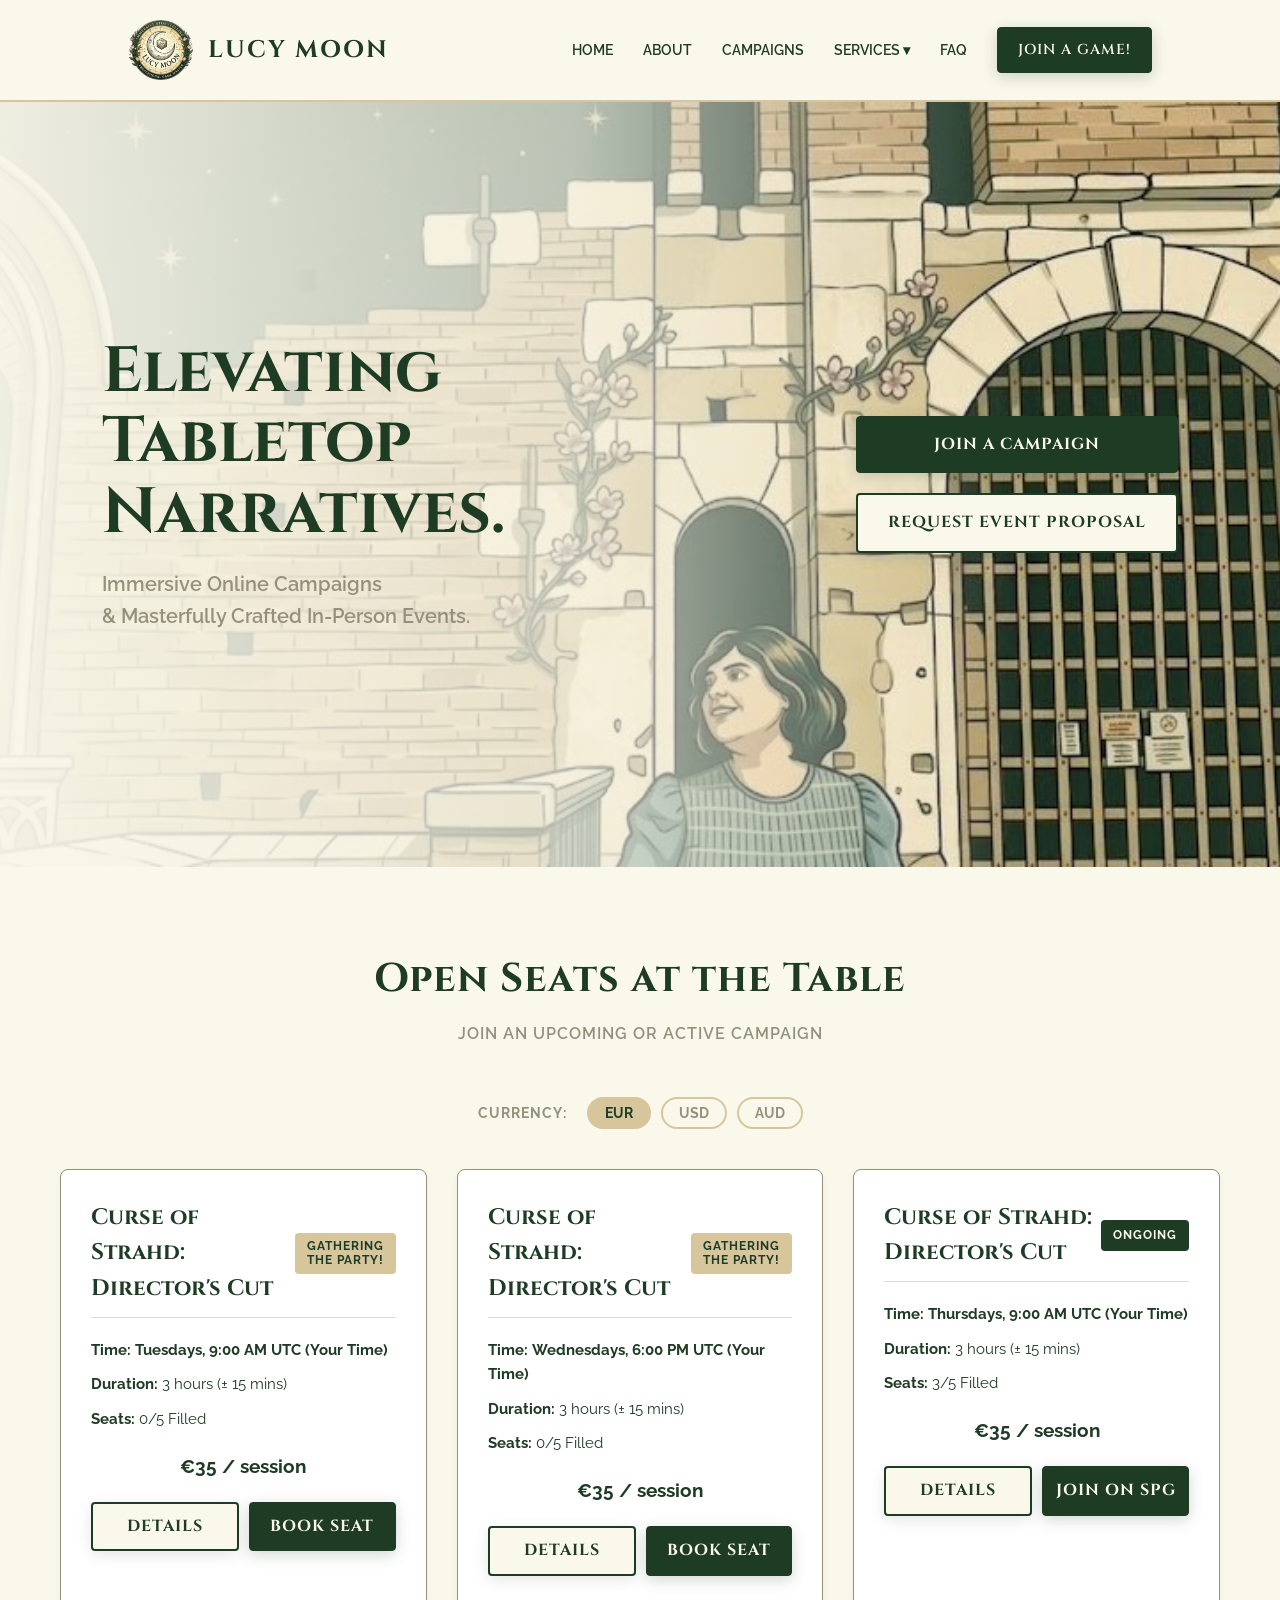
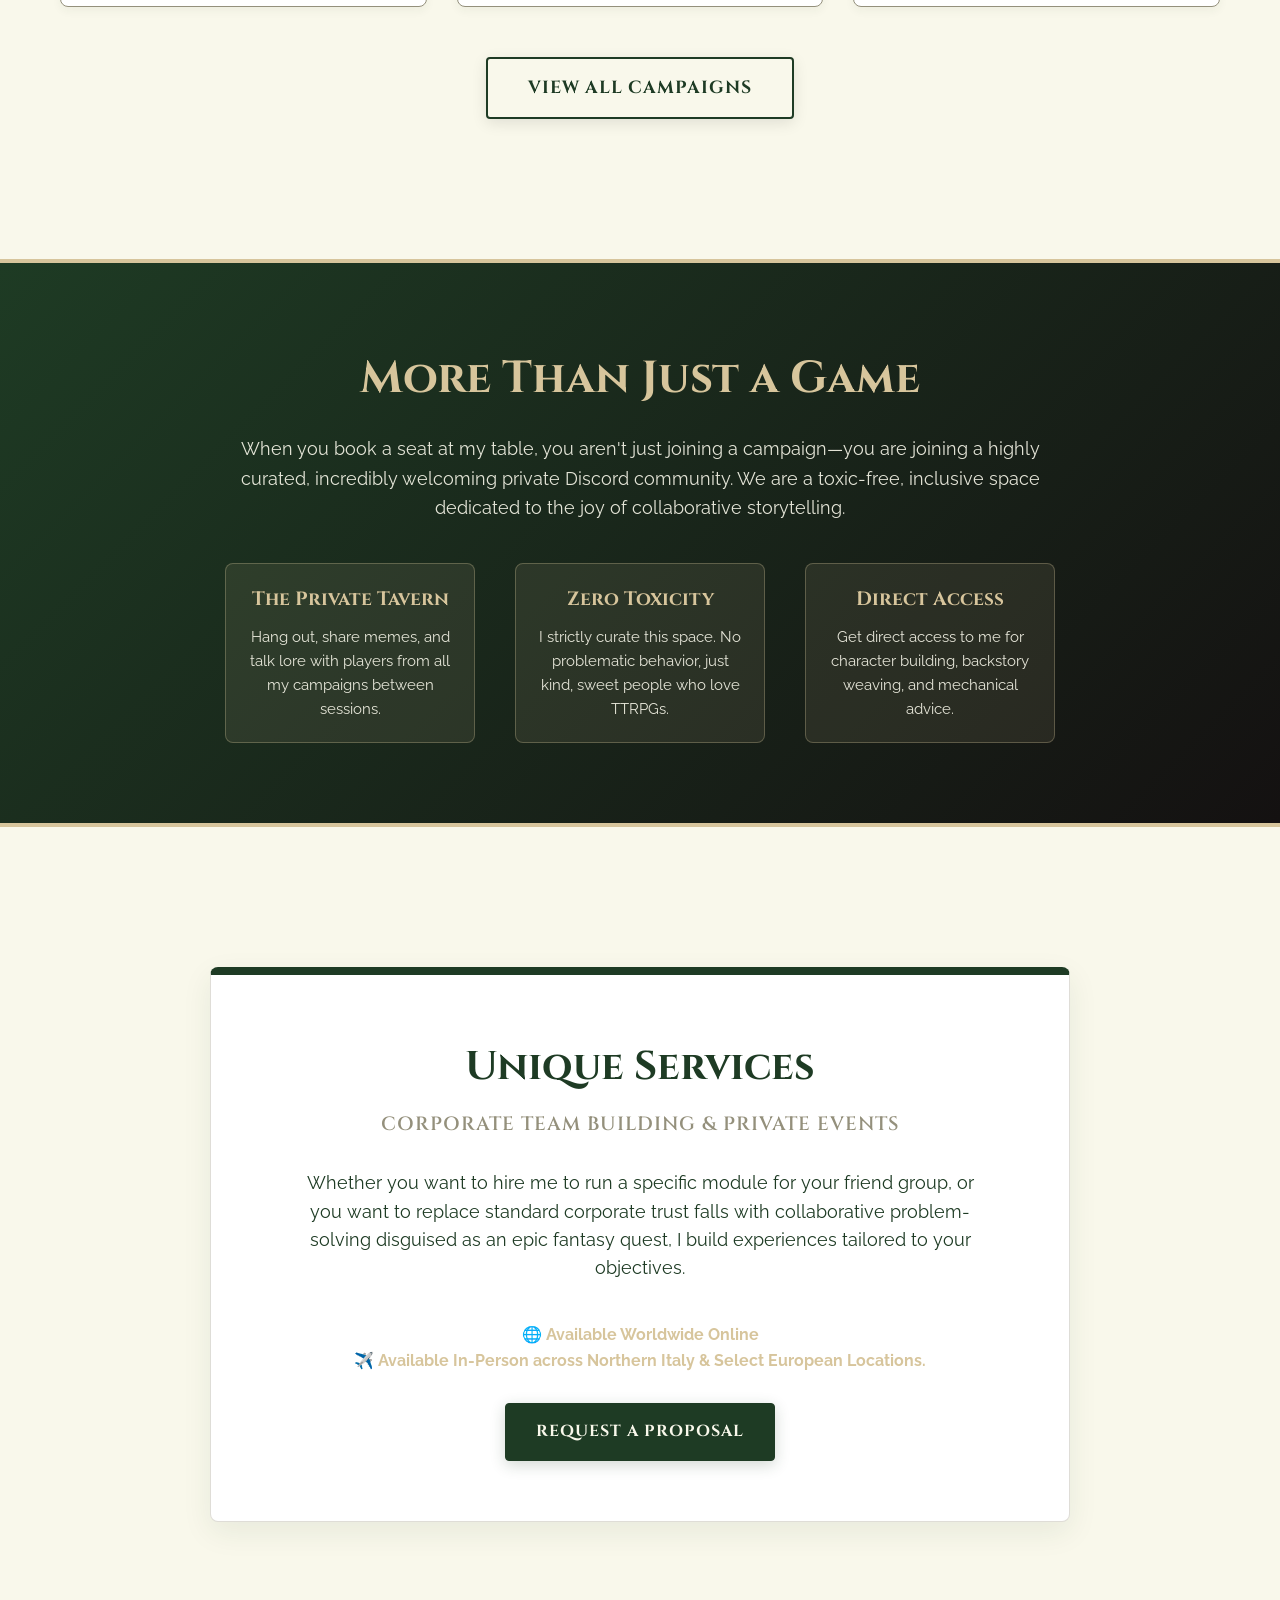
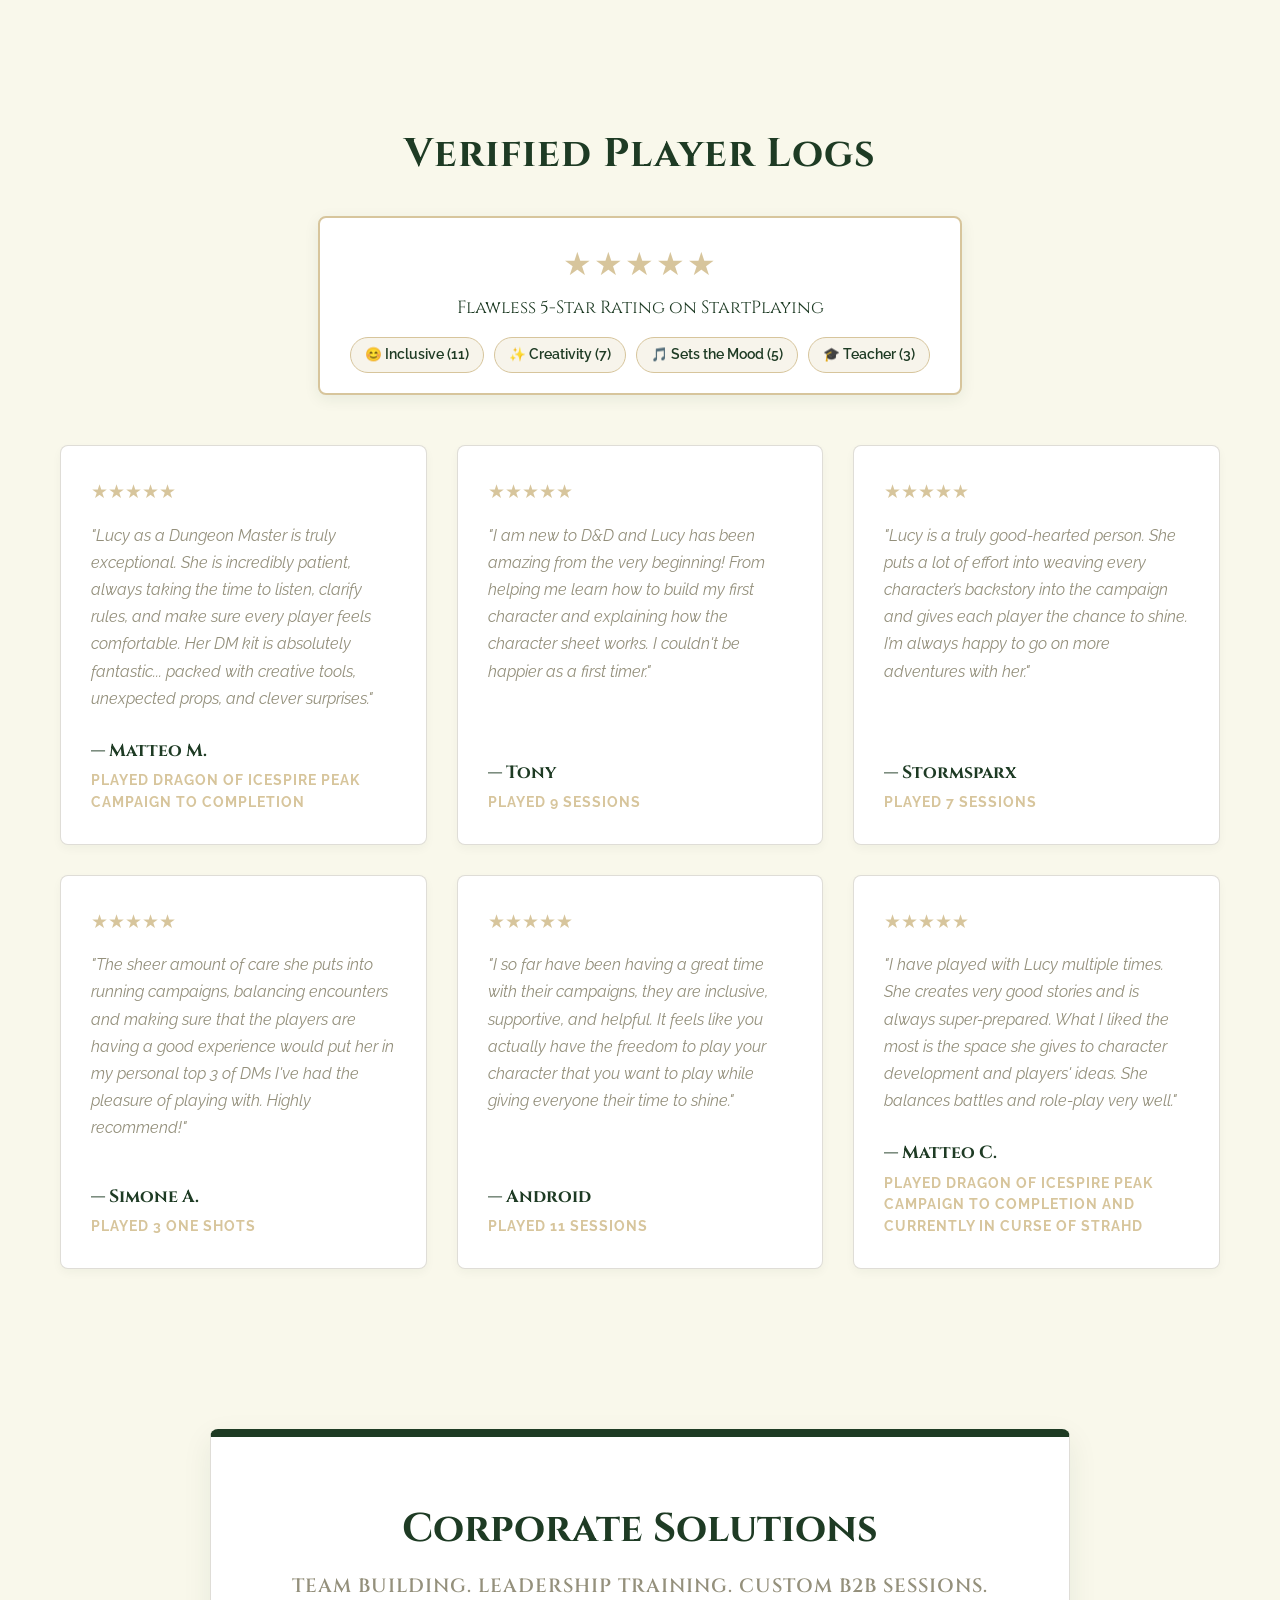
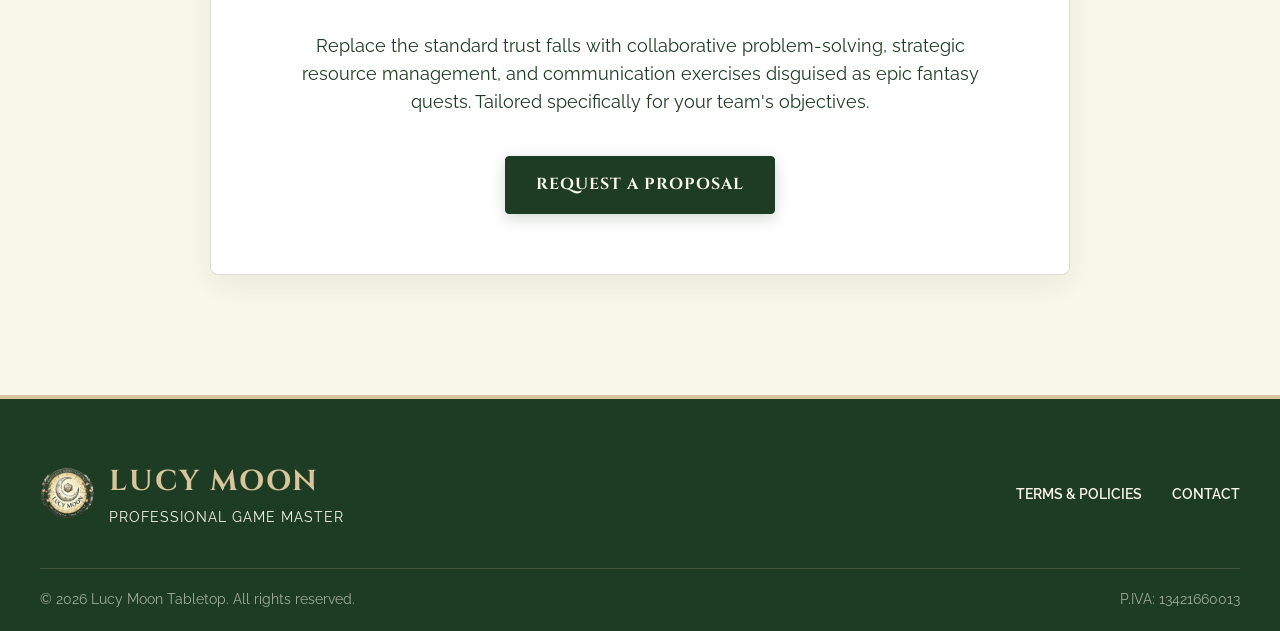
==== index.html @ 97c006aa "Updated email contact links to use new Gmail address across multiple pages" ====
<!DOCTYPE html>
<html lang="en">
<head>
    <meta charset="UTF-8">
    <meta name="viewport" content="width=device-width, initial-scale=1.0">
    <title>Lucy Moon | Professional Dungeon Master</title>
    <link rel="icon" type="image/png" href="lucy-favicon.png">
    
    <!-- Importing our Museum Fonts -->
    <link rel="preconnect" href="https://fonts.googleapis.com">
    <link rel="preconnect" href="https://fonts.gstatic.com" crossorigin>
    <link href="https://fonts.googleapis.com/css2?family=Cinzel:wght@500;700&family=Raleway:wght@300;400;600;700&display=swap" rel="stylesheet">
    
    <!-- Linking the CSS file we are about to create -->
    <link rel="stylesheet" href="style.css">
</head>
<body>

<nav class="navbar">
        <a href="index.html" class="logo">
            <img src="lucy-logo.png" alt="Lucy Moon Professional Game Master Logo">
            <span class="logo-text">LUCY MOON</span>
        </a>
        <ul class="nav-links">
            <li><a href="index.html">Home</a></li>
            <li><a href="about.html">About</a></li>
            <li><a href="campaigns.html">Campaigns</a></li>
            
            <li class="dropdown">
                <a href="#" class="dropbtn">Services ▾</a>
                <div class="dropdown-content">
                    <a href="corporate.html">Corporate & B2B</a>
                    <a href="private-campaigns.html">Private Group Campaigns</a>
                    <a href="private-events.html">Private Events & Birthdays</a>
                </div>
            </li>
            
            <li><a href="faq.html">FAQ</a></li>
            <li><a href="index.html#campaigns" class="btn-primary-small">Join a Game!</a></li>
        </ul>
    </nav>

    <header class="hero">
        <div class="hero-content-wide">
            <div class="hero-text-left">
                <h1>Elevating Tabletop Narratives.</h1>
                <p class="subtitle">Immersive Online Campaigns</p>
                <p class="subtitle">& Masterfully Crafted In-Person Events.</p>
            </div>
            <div class="hero-buttons-right">
                <a href="#campaigns" class="btn-primary">Join a Campaign</a>
                <a href="#services" class="btn-secondary">Request Event Proposal</a>
            </div>
        </div>
    </header>

    <section id="campaigns" class="campaign-section">
        <div class="policy-header" style="margin-bottom: 30px; border-bottom: none;">
            <h2 class="section-title" style="margin-bottom: 10px;">Open Seats at the Table</h2>
            <p style="text-align: center; color: var(--grey-olive); font-weight: 600; text-transform: uppercase; letter-spacing: 1px;">Join an upcoming or active campaign</p>
        </div>

        <div class="currency-toggle-container">
            <span class="currency-label">Currency:</span>
            <button class="currency-btn active" data-currency="eur">EUR</button>
            <button class="currency-btn" data-currency="usd">USD</button>
            <button class="currency-btn" data-currency="aud">AUD</button>
        </div>

        <div class="grid-container" style="margin-bottom: 50px;">
            
            <div class="campaign-card">
                <div class="card-header">
                    <h3>Curse of Strahd: Director's Cut</h3>
                    <span class="badge" style="background-color: var(--pale-oak); color: var(--forest-green); line-height: 1.2;">Gathering<br>the Party!</span>
                </div>
                <p class="card-details"><strong>Time:</strong> <span class="local-time" data-time="2026-05-12T09:00:00Z" data-format="weekly">Tuesdays, 11:00 AM CEST</span></p>
                <p class="card-details"><strong>Duration:</strong> 3 hours (± 15 mins)</p>
                <p class="card-details"><strong>Seats:</strong> 0/5 Filled</p>
                <p class="card-price" data-eur="€35 / session" data-usd="$38 / session" data-aud="A$55 / session">€35 / session</p>
                <div style="display: flex; gap: 10px; margin-top: 15px;">
                    <a href="cos-directors-cut.html" class="btn-secondary full-width" style="padding: 10px; text-align: center;">Details</a>
                    <a href="#" class="btn-primary full-width" style="padding: 10px; text-align: center;">Book Seat</a>
                </div>
            </div>

            <div class="campaign-card">
                <div class="card-header">
                    <h3>Curse of Strahd: Director's Cut</h3>
                    <span class="badge" style="background-color: var(--pale-oak); color: var(--forest-green); line-height: 1.2;">Gathering<br>the Party!</span>
                </div>
                <p class="card-details"><strong>Time:</strong> <span class="local-time" data-time="2026-05-13T18:00:00Z" data-format="weekly">Wednesdays, 8:00 PM CEST</span></p>
                <p class="card-details"><strong>Duration:</strong> 3 hours (± 15 mins)</p>
                <p class="card-details"><strong>Seats:</strong> 0/5 Filled</p>
                <p class="card-price" data-eur="€35 / session" data-usd="$38 / session" data-aud="A$55 / session">€35 / session</p>
                <div style="display: flex; gap: 10px; margin-top: 15px;">
                    <a href="cos-directors-cut.html" class="btn-secondary full-width" style="padding: 10px; text-align: center;">Details</a>
                    <a href="#" class="btn-primary full-width" style="padding: 10px; text-align: center;">Book Seat</a>
                </div>
            </div>
            
            <div class="campaign-card">
                <div class="card-header">
                    <h3>Curse of Strahd: Director's Cut</h3>
                    <span class="badge" style="background-color: var(--forest-green); color: var(--ivory);">Ongoing</span>
                </div>
                <p class="card-details"><strong>Time:</strong> <span class="local-time" data-time="2026-05-14T09:00:00Z" data-format="weekly">Thursdays, 11:00 AM CEST</span></p>
                <p class="card-details"><strong>Duration:</strong> 3 hours (± 15 mins)</p>
                <p class="card-details"><strong>Seats:</strong> 3/5 Filled</p>
                <p class="card-price" data-eur="€35 / session" data-usd="$38 / session" data-aud="A$55 / session">€35 / session</p>
                <div style="display: flex; gap: 10px; margin-top: 15px;">
                    <a href="cos-directors-cut.html" class="btn-secondary full-width" style="padding: 10px; text-align: center;">Details</a>
                    <a href="https://startplaying.games/adventure/cmn5p662m00cul104rgiy9ohe?ref=cmi353rqw0089jp04u6ief5r8" target="_blank" class="btn-primary full-width" style="padding: 10px; text-align: center;">Join on SPG</a>
                </div>
            </div>

        </div>
        
        <div style="text-align: center;">
            <a href="campaigns.html" class="btn-secondary" style="padding: 15px 40px; font-size: 1.1rem; border-width: 2px;">View All Campaigns</a>
        </div>
    </section>

<section class="community-banner">
            <h2>More Than Just a Game</h2>
            <p>When you book a seat at my table, you aren't just joining a campaign—you are joining a highly curated, incredibly welcoming private Discord community. We are a toxic-free, inclusive space dedicated to the joy of collaborative storytelling.</p>
            
            <div class="community-features">
                <div class="comm-feature">
                    <h4>The Private Tavern</h4>
                    <p style="font-size: 0.95rem; margin-bottom: 0;">Hang out, share memes, and talk lore with players from all my campaigns between sessions.</p>
                </div>
                <div class="comm-feature">
                    <h4>Zero Toxicity</h4>
                    <p style="font-size: 0.95rem; margin-bottom: 0;">I strictly curate this space. No problematic behavior, just kind, sweet people who love TTRPGs.</p>
                </div>
                <div class="comm-feature">
                    <h4>Direct Access</h4>
                    <p style="font-size: 0.95rem; margin-bottom: 0;">Get direct access to me for character building, backstory weaving, and mechanical advice.</p>
                </div>
            </div>
        </section>

    <section id="services" class="corporate-section">
        <div class="corporate-card">
            <h2 class="corporate-title">Unique Services</h2>
            <h4 class="corporate-subtitle">Corporate Team Building & Private Events</h4>
            <p>Whether you want to hire me to run a specific module for your friend group, or you want to replace standard corporate trust falls with collaborative problem-solving disguised as an epic fantasy quest, I build experiences tailored to your objectives.</p>
            
            <div class="location-badge" style="margin-bottom: 30px; font-weight: bold; color: var(--pale-oak);">
                🌐 Available Worldwide Online <br> ✈️ Available In-Person across Northern Italy & Select European Locations.
            </div>

            <a href="mailto:lucymoontabletop@gmail.com" class="btn-primary">Request a Proposal</a>
        </div>
    </section>


    <!-- Testimonials Section -->
    <section id="testimonials" class="testimonials-section">
        <div class="testimonials-header">
            <h2 class="section-title">Verified Player Logs</h2>
            
            <!-- Proficiencies & Rating Banner -->
            <div class="rating-banner">
                <div class="stars">★★★★★</div>
                <p class="rating-text">Flawless 5-Star Rating on StartPlaying</p>
                <div class="proficiency-tags">
                    <span class="tag">😊 Inclusive (11)</span>
                    <span class="tag">✨ Creativity (7)</span>
                    <span class="tag">🎵 Sets the Mood (5)</span>
                    <span class="tag">🎓 Teacher (3)</span>
                </div>
            </div>
        </div>
        
        <div class="reviews-grid">
            
            <!-- Review 1 -->
            <div class="testimonial-card">
                <div class="stars-small">★★★★★</div>
                <p class="quote">"Lucy as a Dungeon Master is truly exceptional. She is incredibly patient, always taking the time to listen, clarify rules, and make sure every player feels comfortable. Her DM kit is absolutely fantastic... packed with creative tools, unexpected props, and clever surprises."</p>
                <p class="author">— Matteo M.</p>
                <span class="session-count">Played Dragon of Icespire Peak Campaign to completion</span>
            </div>

            <!-- Review 2 -->
            <div class="testimonial-card">
                <div class="stars-small">★★★★★</div>
                <p class="quote">"I am new to D&D and Lucy has been amazing from the very beginning! From helping me learn how to build my first character and explaining how the character sheet works. I couldn't be happier as a first timer."</p>
                <p class="author">— Tony</p>
                <span class="session-count">Played 9 Sessions</span>
            </div>

            <!-- Review 3 -->
            <div class="testimonial-card">
                <div class="stars-small">★★★★★</div>
                <p class="quote">"Lucy is a truly good-hearted person. She puts a lot of effort into weaving every character’s backstory into the campaign and gives each player the chance to shine. I’m always happy to go on more adventures with her."</p>
                <p class="author">— Stormsparx</p>
                <span class="session-count">Played 7 Sessions</span>
            </div>

            <!-- Review 4 -->
            <div class="testimonial-card">
                <div class="stars-small">★★★★★</div>
                <p class="quote">"The sheer amount of care she puts into running campaigns, balancing encounters and making sure that the players are having a good experience would put her in my personal top 3 of DMs I've had the pleasure of playing with. Highly recommend!"</p>
                <p class="author">— Simone A.</p>
                <span class="session-count">Played 3 one shots</span>
            </div>

            <!-- Review 5 -->
            <div class="testimonial-card">
                <div class="stars-small">★★★★★</div>
                <p class="quote">"I so far have been having a great time with their campaigns, they are inclusive, supportive, and helpful. It feels like you actually have the freedom to play your character that you want to play while giving everyone their time to shine."</p>
                <p class="author">— Android</p>
                <span class="session-count">Played 11 Sessions</span>
            </div>

            <!-- Review 6 -->
            <div class="testimonial-card">
                <div class="stars-small">★★★★★</div>
                <p class="quote">"I have played with Lucy multiple times. She creates very good stories and is always super-prepared. What I liked the most is the space she gives to character development and players' ideas. She balances battles and role-play very well."</p>
                <p class="author">— Matteo C.</p>
                <span class="session-count">Played Dragon of Icespire Peak Campaign to completion and currently in Curse of Strahd</span>
            </div>

        </div>
    </section>

    <!-- Corporate Solutions Section -->
    <section id="corporate" class="corporate-section">
        <div class="corporate-card">
            <h2 class="corporate-title">Corporate Solutions</h2>
            <h4 class="corporate-subtitle">Team Building. Leadership Training. Custom B2B Sessions.</h4>
            <p>Replace the standard trust falls with collaborative problem-solving, strategic resource management, and communication exercises disguised as epic fantasy quests. Tailored specifically for your team's objectives.</p>
            <!-- Notice this button uses a 'mailto:' link to open their email client -->
            <a href="mailto:lucymoontabletop@gmail.com" class="btn-primary">Request a Proposal</a>
        </div>
    </section>


<!-- Timezone Conversion Script -->
    <script>
        document.addEventListener('DOMContentLoaded', () => {
            const timeElements = document.querySelectorAll('.local-time');
            
            timeElements.forEach(el => {
                const dateString = el.getAttribute('data-time');
                const formatType = el.getAttribute('data-format'); 
                const dateObj = new Date(dateString);

                let options = {};
                
                if (formatType === 'weekly') {
                    // Output example: "Tuesday, 1:00 PM EDT"
                    options = { weekday: 'long', hour: 'numeric', minute: '2-digit', timeZoneName: 'short' };
                } else {
                    // Output example: "May 15, 2:00 PM EDT"
                    options = { month: 'short', day: 'numeric', hour: 'numeric', minute: '2-digit', timeZoneName: 'short' };
                }

                // Format based on the user's specific browser settings
                const localTimeString = new Intl.DateTimeFormat(navigator.language, options).format(dateObj);
                
                // Replace the hardcoded text with the localized text
                el.innerText = localTimeString;
            });
        });
    </script>
</body>

<footer class="footer">
        <div class="footer-container">
            <div class="footer-brand">
                <img src="lucy-logo.png" alt="Lucy Moon Seal">
                <div class="footer-brand-text">
                    <h3>LUCY MOON</h3>
                    <p>Professional Game Master</p>
                </div>
            </div>
            
            <div class="footer-links">
                <a href="policies.html">Terms & Policies</a>
                <a href="mailto:lucymoontabletop@gmail.com">Contact</a>
            </div>
        </div>
        
        <div class="footer-legal">
            <p>&copy; 2026 Lucy Moon Tabletop. All rights reserved.</p>
            <p>P.IVA: 13421660013</p>
        </div>
    </footer>

<script src="timezone.js"></script>
</body>
</html>


</body>
</html>
---- style.css ----
/* --- GLOBAL VARIABLES & RESET --- */
:root {
    --ivory: #F9F8EB;
    --peach-fuzz: #FDCFB4; 
    --pale-oak: #D7C59C;
    --grey-olive: #94907C;
    --forest-green: #1E3B24; 
    
    --font-heading: 'Cinzel', serif;
    --font-body: 'Raleway', sans-serif;
}

* { margin: 0; padding: 0; box-sizing: border-box; }
body { background-color: var(--ivory); color: var(--forest-green); font-family: var(--font-body); line-height: 1.6; }
h1, h2, h3, h4, h5, h6 { font-family: var(--font-heading); color: var(--forest-green); }

/* --- NAVIGATION BAR --- */
.navbar {
    display: flex;
    justify-content: space-between;
    align-items: center;
    padding: 20px 10%;
    background-color: var(--ivory);
    border-bottom: 2px solid var(--pale-oak);
    box-shadow: 0 4px 10px rgba(30, 59, 36, 0.08); 
}
.logo {
    display: flex;
    align-items: center;
    gap: 15px; 
    text-decoration: none;
}
.logo img {
    max-height: 60px; 
    width: auto;
    border-radius: 50%;
    transition: transform 0.3s ease;
}
.logo-text {
    font-family: var(--font-heading);
    font-size: 1.5rem;
    font-weight: 700;
    color: var(--forest-green);
    letter-spacing: 2px;
    transition: color 0.3s ease;
}
.logo:hover img { transform: scale(1.05); }
.logo:hover .logo-text { color: var(--pale-oak); }

.nav-links {
    list-style: none;
    display: flex;
    align-items: center;
    gap: 30px;
}
.nav-links a {
    text-decoration: none;
    color: var(--forest-green);
    font-weight: 600;
    font-size: 0.9rem;
    text-transform: uppercase;
    transition: all 0.3s ease;
}
.nav-links a:hover {
    color: var(--pale-oak);
}

/* --- DROPDOWN MENU --- */
.dropdown {
    position: relative;
    display: inline-block;
}

.dropdown-content {
    display: none;
    position: absolute;
    background-color: #FFFFFF; 
    min-width: 240px;
    box-shadow: 0 8px 20px rgba(30, 59, 36, 0.1);
    border: 1px solid var(--pale-oak);
    border-radius: 6px;
    z-index: 100; 
    overflow: hidden;
    margin-top: 15px; 
}

.dropdown-content a {
    color: var(--forest-green);
    padding: 15px 20px;
    text-decoration: none;
    display: block;
    text-align: left;
    font-size: 0.85rem;
    font-weight: 700;
    text-transform: uppercase;
    letter-spacing: 1px;
    border-bottom: 1px solid rgba(148, 144, 124, 0.2);
    transition: all 0.3s ease;
}

.dropdown-content a:last-child {
    border-bottom: none; 
}

.dropdown-content a:hover {
    background-color: var(--pale-oak);
    color: var(--forest-green);
    padding-left: 25px; 
}

.dropdown:hover .dropdown-content {
    display: block;
}

.dropdown::after {
    content: '';
    position: absolute;
    top: 100%;
    left: 0;
    width: 100%;
    height: 15px;
}

.nav-links a.btn-primary-small {
    color: var(--ivory);
}
.nav-links a.btn-primary-small:hover {
    color: var(--forest-green);
}

/* --- BUTTONS --- */
.btn-primary, .btn-secondary, .btn-primary-small {
    display: inline-flex;
    align-items: center;
    justify-content: center;
    text-align: center;
    text-decoration: none;
    padding: 15px 30px;
    border-radius: 4px;
    font-family: var(--font-heading);
    font-weight: 700;
    text-transform: uppercase;
    letter-spacing: 1px;
    transition: all 0.3s ease;
    cursor: pointer;
}
.btn-primary-small {
    padding: 10px 20px;
    font-size: 0.9rem;
}

.btn-primary, .btn-primary-small {
    background-color: var(--forest-green);
    color: var(--ivory);
    border: 1px solid var(--forest-green);
    box-shadow: 0 4px 15px rgba(30, 59, 36, 0.2);
}
.btn-primary:hover, .btn-primary-small:hover {
    background-color: var(--pale-oak);
    color: var(--forest-green);
    border: 1px solid var(--pale-oak);
    transform: translateY(-2px);
}

.btn-secondary {
    background-color: var(--ivory);
    color: var(--forest-green);
    border: 2px solid var(--forest-green);
    box-shadow: 0 4px 15px rgba(0, 0, 0, 0.1);
}
.btn-secondary:hover {
    background-color: var(--forest-green);
    color: var(--ivory);
    transform: translateY(-2px);
}
.full-width { display: flex; width: 100%; }

/* --- HERO SECTION --- */
.hero {
    position: relative;
    min-height: 85vh;
    display: flex;
    align-items: center;
    padding: 40px 8%;
    background-image: url('lucy-castle.jpg'); 
    background-size: cover;
    background-position: center bottom;
    background-repeat: no-repeat;
}
.hero::before {
    content: '';
    position: absolute;
    top: 0; left: 0; right: 0; bottom: 0;
    background: linear-gradient(to right, rgba(249, 248, 235, 0.95) 0%, rgba(249, 248, 235, 0.7) 45%, rgba(249, 248, 235, 0) 80%);
    z-index: 1;
}
.hero-content-wide {
    position: relative;
    z-index: 2;
    display: flex;
    justify-content: space-between;
    align-items: center;
    width: 100%;
    gap: 40px;
}
.hero-text-left { flex: 1; max-width: 650px; }
.hero-text-left h1 {
    color: var(--forest-green);
    font-size: 4rem;
    line-height: 1.1;
    margin-bottom: 20px;
}
.hero-text-left .subtitle {
    color: var(--grey-olive);
    font-size: 1.25rem;
    font-weight: 600;
}
.hero-buttons-right {
    display: flex;
    flex-direction: column;
    gap: 20px;
    min-width: 250px;
}

/* --- PATTERN BACKGROUNDS --- */
.pattern-bg {
    /* Washes the pattern with an 85% Ivory overlay so it stays delicate */
    background-image: linear-gradient(rgba(249, 248, 235, 0.85), rgba(249, 248, 235, 0.85)), url('wallpaper.png');
    background-size: 400px;
    background-repeat: repeat;
    background-position: center;
}

.pattern-page {
    background-image: linear-gradient(rgba(249, 248, 235, 0.85), rgba(249, 248, 235, 0.85)), url('wallpaper.png');
    background-size: 400px;
    background-repeat: repeat;
    background-attachment: fixed; /* Creates a premium parallax scrolling effect */
}

/* --- CAMPAIGNS SECTION --- */
.campaign-section { padding: 80px 20px; max-width: 1200px; margin: 0 auto; }
.section-title {
    font-family: var(--font-heading);
    font-size: 2.5rem;
    color: var(--forest-green);
    text-align: center;
    margin-bottom: 50px;
    letter-spacing: 1px;
}
.grid-container {
    display: grid;
    grid-template-columns: repeat(auto-fit, minmax(300px, 1fr));
    gap: 30px;
}
.campaign-card {
    background-color: #FFFFFF; 
    color: var(--forest-green);
    padding: 30px;
    border-radius: 8px;
    border: 1px solid var(--grey-olive);
    box-shadow: 0 4px 10px rgba(30, 59, 36, 0.05);
    transition: transform 0.3s ease;
}
.campaign-card:hover {
    transform: translateY(-5px);
    box-shadow: 0 10px 20px rgba(30, 59, 36, 0.15);
    border-color: var(--pale-oak);
}
.card-header {
    display: flex;
    justify-content: space-between;
    align-items: center;
    margin-bottom: 20px;
    border-bottom: 1px solid rgba(148, 144, 124, 0.3); 
    padding-bottom: 10px;
}
.card-header h3 {
    font-family: var(--font-heading);
    color: var(--forest-green);
    font-size: 1.4rem;
}
.badge {
    display: inline-flex;
    align-items: center;
    justify-content: center;
    text-align: center;     /* NEW: Centers the text perfectly if it wraps */
    flex-shrink: 0;         /* NEW: Stops long titles from squishing it */
    background-color: var(--forest-green);
    color: var(--ivory);
    font-size: 0.75rem;
    padding: 6px 12px;
    border-radius: 4px;
    text-transform: uppercase;
    font-weight: 700;
    letter-spacing: 1px;
}
.badge.one-shot {
    background-color: var(--peach-fuzz);
    color: var(--forest-green);
}
.card-details { font-size: 0.95rem; margin-bottom: 10px; }
.card-price {
    font-size: 1.2rem;
    font-weight: 700;
    color: var(--forest-green);
    margin: 20px 0;
    text-align: center;
}

/* --- TESTIMONIALS SECTION --- */
.testimonials-section { padding: 80px 20px; max-width: 1200px; margin: 0 auto; }
.testimonials-header { text-align: center; margin-bottom: 50px; }
.rating-banner {
    background-color: #FFFFFF;
    border: 2px solid var(--pale-oak);
    border-radius: 8px;
    padding: 20px 30px;
    display: inline-block;
    margin-top: -20px;
    box-shadow: 0 4px 15px rgba(30, 59, 36, 0.08);
}
.stars {
    color: var(--pale-oak);
    font-size: 2rem;
    letter-spacing: 2px;
    margin-bottom: 5px;
}
.rating-text {
    font-family: var(--font-heading);
    color: var(--forest-green);
    font-size: 1.1rem;
    margin-bottom: 15px;
}
.proficiency-tags { display: flex; justify-content: center; flex-wrap: wrap; gap: 10px; }
.reviews-grid {
    display: grid;
    grid-template-columns: repeat(auto-fit, minmax(320px, 1fr));
    gap: 30px;
}
.testimonial-card {
    background-color: #FFFFFF;
    border: 1px solid rgba(148, 144, 124, 0.3);
    padding: 30px;
    border-radius: 8px;
    transition: all 0.3s ease;
    display: flex;
    flex-direction: column;
    box-shadow: 0 4px 10px rgba(30, 59, 36, 0.04);
}
.testimonial-card:hover {
    border-color: var(--pale-oak);
    transform: translateY(-5px);
    box-shadow: 0 10px 20px rgba(30, 59, 36, 0.1);
}
.stars-small {
    color: var(--pale-oak);
    font-size: 1.2rem;
    margin-bottom: 15px;
}
.quote {
    font-size: 1rem;
    font-style: italic;
    color: var(--grey-olive);
    margin-bottom: 25px;
    flex-grow: 1;
    line-height: 1.7;
}
.author {
    font-family: var(--font-heading);
    font-size: 1.1rem;
    font-weight: 700;
    color: var(--forest-green); 
    margin-bottom: 5px;
}
.session-count { font-size: 0.85rem; color: var(--pale-oak); text-transform: uppercase; letter-spacing: 1px; font-weight: bold; }

/* --- CORPORATE SECTION --- */
.corporate-section { padding: 80px 20px 120px 20px; max-width: 900px; margin: 0 auto; }
.corporate-card {
    background-color: #FFFFFF;
    color: var(--forest-green);
    padding: 60px 40px;
    border-radius: 8px;
    text-align: center;
    box-shadow: 0 10px 30px rgba(30, 59, 36, 0.08);
    border-top: 8px solid var(--forest-green);
    border-left: 1px solid rgba(148, 144, 124, 0.3);
    border-right: 1px solid rgba(148, 144, 124, 0.3);
    border-bottom: 1px solid rgba(148, 144, 124, 0.3);
}
.corporate-title {
    font-family: var(--font-heading);
    color: var(--forest-green);
    font-size: 2.5rem;
    margin-bottom: 10px;
}
.corporate-subtitle { font-size: 1.2rem; font-weight: 600; margin-bottom: 30px; text-transform: uppercase; letter-spacing: 1px; color: var(--grey-olive); }
.corporate-card p { margin-bottom: 40px; font-size: 1.1rem; max-width: 700px; margin-left: auto; margin-right: auto; }

/* --- ABOUT PAGE HERO --- */
.about-hero {
    min-height: 75vh;
    display: flex;
    justify-content: flex-end; 
    align-items: center;
    padding: 40px 10%;
    background-image: url('lucy-columns.jpg'); 
    background-size: cover;
    background-position: center;
}
.about-textbox {
    background-color: rgba(249, 248, 235, 0.95);
    border: 2px solid var(--pale-oak);
    border-radius: 8px;
    padding: 40px;
    max-width: 550px;
    box-shadow: 0 10px 30px rgba(30, 59, 36, 0.15);
    backdrop-filter: blur(5px); 
}
.about-textbox h1 {
    font-size: 2.5rem;
    margin-bottom: 15px;
    border-bottom: 1px solid var(--pale-oak);
    padding-bottom: 10px;
    color: var(--forest-green);
}
.about-textbox p { margin-bottom: 15px; font-size: 1.1rem; color: var(--forest-green); }
.gm-stats-section { padding: 80px 20px; max-width: 1200px; margin: 0 auto; }

/* --- ABOUT PAGE: STAT BLOCK --- */
.stat-block-section {
    background-color: #FFFFFF;
    padding: 40px 20px;
    border-top: 1px solid rgba(148, 144, 124, 0.3);
    border-bottom: 1px solid rgba(148, 144, 124, 0.3);
}
.stat-container { display: flex; justify-content: space-between; flex-wrap: wrap; gap: 30px; max-width: 1000px; margin: 0 auto; }
.stat-category h4 {
    color: var(--forest-green);
    font-family: var(--font-heading);
    font-size: 1.2rem;
    margin-bottom: 15px;
    text-transform: uppercase;
    letter-spacing: 1px;
}
.tag-group { display: flex; flex-wrap: wrap; gap: 10px; }
.tag {
    background-color: rgba(215, 197, 156, 0.2); 
    border: 1px solid var(--pale-oak);
    color: var(--forest-green);
    padding: 6px 14px;
    border-radius: 20px;
    font-size: 0.85rem;
    font-weight: 600;
}

/* --- ABOUT PAGE: CALL TO ACTION --- */
.about-cta-section {
    padding: 80px 20px;
    background: linear-gradient(135deg, rgba(215, 197, 156, 0.3) 0%, var(--ivory) 100%);
    text-align: center;
    border-top: 2px solid var(--pale-oak);
}
.cta-container { max-width: 700px; margin: 0 auto; }
.cta-container h2 { font-size: 2.2rem; margin-bottom: 15px; color: var(--forest-green); }
.cta-container p { font-size: 1.1rem; margin-bottom: 40px; color: var(--grey-olive); }
.cta-buttons { display: flex; justify-content: center; gap: 20px; }

/* --- POLICIES PAGE --- */
.policy-container {
    max-width: 900px;
    margin: 60px auto 100px auto;
    padding: 60px;
    background-color: #FFFFFF;
    border: 1px solid rgba(148, 144, 124, 0.3); 
    border-radius: 8px;
    box-shadow: 0 10px 30px rgba(30, 59, 36, 0.05);
}

.policy-header {
    text-align: center;
    margin-bottom: 50px;
    padding-bottom: 20px;
    border-bottom: 2px solid var(--pale-oak);
}

.policy-header h1 {
    font-size: 2.8rem;
    color: var(--forest-green);
    margin-bottom: 10px;
}

.policy-header p {
    color: var(--grey-olive);
    font-weight: 600;
    text-transform: uppercase;
    letter-spacing: 1px;
}

.policy-section-block {
    margin-bottom: 50px;
}

.policy-section-block h2 {
    font-size: 1.8rem;
    color: var(--forest-green);
    margin-bottom: 10px;
}

.policy-intro {
    font-style: italic;
    color: var(--grey-olive);
    margin-bottom: 25px;
    padding-bottom: 15px;
    border-bottom: 1px solid rgba(148, 144, 124, 0.2);
}

.policy-item {
    margin-bottom: 25px;
}

.policy-item h3 {
    font-family: var(--font-body);
    font-size: 1.2rem;
    font-weight: 700;
    color: var(--forest-green);
    margin-bottom: 8px;
}

.policy-item p, .policy-item ul {
    color: #2B2D42; 
    line-height: 1.8;
}

.policy-item ul {
    margin-left: 20px;
    margin-top: 10px;
}

.policy-item li {
    margin-bottom: 8px;
}

/* --- FOOTER SECTION --- */
.footer {
    background-color: var(--forest-green);
    color: var(--ivory);
    padding: 60px 20px 20px 20px;
    border-top: 4px solid var(--pale-oak);
}

.footer-container {
    max-width: 1200px;
    margin: 0 auto;
    display: flex;
    justify-content: space-between;
    align-items: center;
    border-bottom: 1px solid rgba(215, 197, 156, 0.2);
    padding-bottom: 40px;
    margin-bottom: 20px;
}

.footer-brand {
    display: flex;
    align-items: center;
    gap: 15px;
}

.footer-brand img {
    height: 50px;
    width: auto;
    border-radius: 50%;
}

.footer-brand-text h3 {
    font-family: var(--font-heading);
    color: var(--pale-oak);
    font-size: 1.8rem;
    letter-spacing: 2px;
    margin-bottom: 2px;
}

.footer-brand-text p {
    color: var(--ivory);
    font-size: 0.85rem;
    text-transform: uppercase;
    letter-spacing: 1px;
}

.footer-links {
    display: flex;
    gap: 30px;
}

.footer-links a {
    color: var(--ivory);
    text-decoration: none;
    font-weight: 600;
    text-transform: uppercase;
    font-size: 0.9rem;
    transition: color 0.3s ease;
}

.footer-links a:hover {
    color: var(--pale-oak);
}

.footer-legal {
    max-width: 1200px;
    margin: 0 auto;
    display: flex;
    justify-content: space-between;
    align-items: center;
    font-size: 0.85rem;
    color: rgba(249, 248, 235, 0.6);
}

/* --- FAQ PAGE --- */
.faq-container {
    max-width: 1000px;
    margin: 60px auto 100px auto;
    padding: 0 20px;
}

.faq-category {
    margin-bottom: 60px;
}

.faq-category h2 {
    font-size: 2rem;
    color: var(--forest-green);
    border-bottom: 2px solid var(--pale-oak);
    padding-bottom: 15px;
    margin-bottom: 30px;
}

.faq-item {
    background-color: #FFFFFF;
    border: 1px solid rgba(148, 144, 124, 0.3);
    padding: 30px;
    border-radius: 8px;
    margin-bottom: 20px;
    box-shadow: 0 4px 10px rgba(15, 27, 17, 0.03);
    transition: transform 0.3s ease;
}

.faq-item:hover {
    transform: translateY(-3px);
    box-shadow: 0 10px 20px rgba(15, 27, 17, 0.08);
    border-color: var(--pale-oak);
}

.faq-item h3 {
    font-family: var(--font-body);
    font-size: 1.3rem;
    font-weight: 700;
    color: var(--forest-green);
    margin-bottom: 10px;
}

.faq-item p {
    color: var(--carbon-black);
    line-height: 1.7;
}

/* --- UNDER CONSTRUCTION PAGE --- */
.construction-container {
    min-height: 70vh;
    display: flex;
    flex-direction: column;
    align-items: center;
    justify-content: center;
    text-align: center;
    padding: 60px 20px;
    background-color: var(--ivory);
}

.construction-logo {
    width: 140px;
    border-radius: 50%;
    margin-bottom: 30px;
    opacity: 0.9;
    border: 2px solid var(--pale-oak);
    padding: 5px;
}

.construction-container h1 {
    font-size: 3.5rem;
    color: var(--forest-green);
    margin-bottom: 20px;
    letter-spacing: 1px;
}

.construction-container p {
    font-size: 1.2rem;
    color: var(--carbon-black);
    max-width: 600px;
    margin-bottom: 40px;
    line-height: 1.8;
}

.construction-buttons {
    display: flex;
    gap: 20px;
}

/* --- CAMPAIGN DOSSIER PAGES --- */
.dossier-container {
    max-width: 900px;
    margin: 60px auto 100px auto;
    background-color: #FFFFFF;
    border: 1px solid var(--pale-oak);
    border-radius: 8px;
    box-shadow: 0 10px 30px rgba(30, 59, 36, 0.08);
    overflow: hidden;
}

.dossier-hero-img {
    width: 100%;
    height: 400px; 
    overflow: hidden;
}

.dossier-hero-img img {
    width: 100%;
    height: 100%;
    object-fit: cover; 
    display: block;
}

.dossier-header {
    background-color: var(--forest-green);
    color: var(--ivory);
    padding: 60px 40px;
    text-align: center;
    border-bottom: 4px solid var(--pale-oak);
}

.dossier-header h1 {
    font-size: 3.5rem;
    color: var(--ivory);
    margin-bottom: 5px;
}

.dossier-quote {
    font-style: italic;
    font-size: 1.2rem;
    color: var(--pale-oak);
    margin-top: 20px;
    opacity: 0.9;
}

.dossier-specs {
    display: flex;
    justify-content: center;
    flex-wrap: wrap;
    gap: 20px;
    background-color: rgba(215, 197, 156, 0.2);
    padding: 20px;
    border-bottom: 1px solid rgba(148, 144, 124, 0.3);
}

.spec-item {
    font-size: 0.9rem;
    color: var(--forest-green);
}

.dossier-content {
    padding: 50px 60px;
}

.dossier-content h3 {
    font-size: 1.8rem;
    margin-top: 40px;
    margin-bottom: 15px;
    border-bottom: 1px solid var(--pale-oak);
    padding-bottom: 10px;
}

.dossier-content h3:first-child {
    margin-top: 0;
}

.dossier-content p, .dossier-content ul {
    font-size: 1.05rem;
    line-height: 1.8;
    margin-bottom: 20px;
    color: #2B2D42;
}

.dossier-content ul {
    margin-left: 25px;
}

.dossier-content li {
    margin-bottom: 10px;
}

.content-warnings {
    background-color: rgba(148, 144, 124, 0.1);
    border: 1px solid var(--grey-olive);
    border-radius: 6px;
    padding: 15px;
    margin-top: 20px;
}

.content-warnings summary {
    font-weight: bold;
    color: var(--forest-green);
    cursor: pointer;
    font-family: var(--font-heading);
    letter-spacing: 1px;
}

.warnings-grid {
    display: flex;
    gap: 40px;
    margin-top: 15px;
    padding-top: 15px;
    border-top: 1px dashed var(--grey-olive);
}

.warnings-grid ul {
    flex: 1;
    font-size: 0.9rem;
    margin-bottom: 0;
}

.dossier-cta {
    background-color: rgba(215, 197, 156, 0.3);
    text-align: center;
    padding: 50px 40px;
    border-top: 1px solid var(--pale-oak);
}

.dossier-cta h2 {
    font-size: 2rem;
    margin-bottom: 10px;
}

.dossier-cta p {
    margin-bottom: 30px;
    font-style: italic;
    color: var(--grey-olive);
}

/* --- BOOKING INFO BOX --- */
.booking-info-box {
    background-color: rgba(215, 197, 156, 0.15); /* Soft Pale Oak */
    border-left: 4px solid var(--pale-oak);
    padding: 25px 30px;
    margin: 40px 0;
    border-radius: 0 8px 8px 0;
}

.booking-info-box h3 {
    margin-top: 0 !important;
    font-size: 1.4rem !important;
    border-bottom: none !important;
    padding-bottom: 0 !important;
    display: flex;
    align-items: center;
    gap: 10px;
}

.booking-info-box p {
    font-size: 0.95rem !important;
    margin-bottom: 10px !important;
}

.booking-info-box ul {
    font-size: 0.95rem;
    margin-bottom: 0 !important;
}

.booking-info-box li {
    margin-bottom: 5px !important;
}

/* --- CURRENCY TOGGLE --- */
.currency-toggle-container {
    display: flex;
    justify-content: center;
    align-items: center;
    gap: 10px;
    margin-bottom: 40px;
}

.currency-label {
    font-size: 0.9rem;
    font-weight: 700;
    color: var(--grey-olive);
    text-transform: uppercase;
    letter-spacing: 1px;
    margin-right: 10px;
}

.currency-btn {
    background-color: transparent;
    border: 2px solid var(--pale-oak);
    color: var(--grey-olive);
    padding: 6px 16px;
    border-radius: 20px;
    cursor: pointer;
    font-family: var(--font-body);
    font-weight: 700;
    font-size: 0.85rem;
    transition: all 0.3s ease;
}

.currency-btn:hover {
    border-color: var(--forest-green);
    color: var(--forest-green);
}

.currency-btn.active {
    background-color: var(--pale-oak);
    color: var(--forest-green);
    border-color: var(--pale-oak);
}

/* --- COMMUNITY BANNER --- */
.community-banner {
    background: linear-gradient(135deg, var(--forest-green) 0%, #141111 100%);
    color: var(--ivory);
    padding: 80px 20px;
    text-align: center;
    border-top: 4px solid var(--pale-oak);
    border-bottom: 4px solid var(--pale-oak);
    margin: 60px 0;
}

.community-banner h2 {
    color: var(--pale-oak);
    font-size: 2.8rem;
    margin-bottom: 20px;
}

.community-banner p {
    font-size: 1.15rem;
    max-width: 800px;
    margin: 0 auto 30px auto;
    color: rgba(249, 248, 235, 0.9);
}

.community-features {
    display: flex;
    justify-content: center;
    gap: 40px;
    flex-wrap: wrap;
    margin-top: 40px;
}

.comm-feature {
    background-color: rgba(215, 197, 156, 0.1);
    border: 1px solid rgba(215, 197, 156, 0.3);
    padding: 20px;
    border-radius: 8px;
    width: 250px;
}

.comm-feature h4 {
    color: var(--pale-oak);
    font-family: var(--font-heading);
    font-size: 1.2rem;
    margin-bottom: 10px;
}

/* --- MOBILE RESPONSIVENESS --- */
@media (max-width: 768px) {
    .navbar { flex-direction: column; padding: 15px 20px; }
    .logo { margin-bottom: 15px; }
    .nav-links { margin-top: 5px; flex-wrap: wrap; justify-content: center; gap: 15px; }
    .cta-buttons { flex-direction: column; }
    .stat-container { flex-direction: column; gap: 40px; }
    .hero { background-position: center center; padding: 100px 20px 60px 20px; }
    .hero::before { background: rgba(249, 248, 235, 0.85); }
    .hero-content-wide { flex-direction: column; text-align: center; gap: 40px; }
    .hero-text-left h1 { font-size: 2.8rem; }
    .hero-text-left .subtitle { font-size: 1rem; margin-bottom: 30px; }
    .hero-buttons-right { width: 100%; display: flex; flex-direction: column; align-items: center; gap: 15px; }
    .btn-primary, .btn-secondary, .btn-primary-small { width: 100%; text-align: center; }
    .section-title, .corporate-title { font-size: 2rem; }
    .corporate-card { padding: 40px 20px; }
    .about-hero { justify-content: center; padding: 100px 20px 40px 20px; }
    .about-textbox { padding: 25px; }
    .about-textbox h1 { font-size: 2rem; }
    
    .footer-container {
        flex-direction: column;
        text-align: center;
        gap: 30px;
    }
    .footer-brand {
        flex-direction: column; 
        gap: 10px;
    }
    .footer-legal {
        flex-direction: column;
        text-align: center;
        gap: 10px;
    }
    .policy-container {
        padding: 30px 20px;
        margin: 30px 15px 60px 15px;
    }
    
    .dropdown {
        width: 100%;
        text-align: center;
    }
    .dropdown:hover .dropdown-content, .dropdown:focus .dropdown-content {
        display: flex;
        flex-direction: column;
        position: static; 
        box-shadow: none;
        border: none;
        background-color: transparent;
        margin-top: 5px;
    }
    .dropdown-content a {
        text-align: center;
        padding: 10px;
        border-bottom: none;
        color: var(--grey-olive);
    }
    
    .construction-container h1 {
        font-size: 2.5rem;
    }
    .construction-buttons {
        flex-direction: column;
        width: 100%;
        max-width: 300px;
    }
    
    .dossier-header h1 { font-size: 2.5rem; }
    .dossier-hero-img { height: 250px; } 
    .dossier-content { padding: 30px 20px; }
    .warnings-grid { flex-direction: column; gap: 10px; }
}
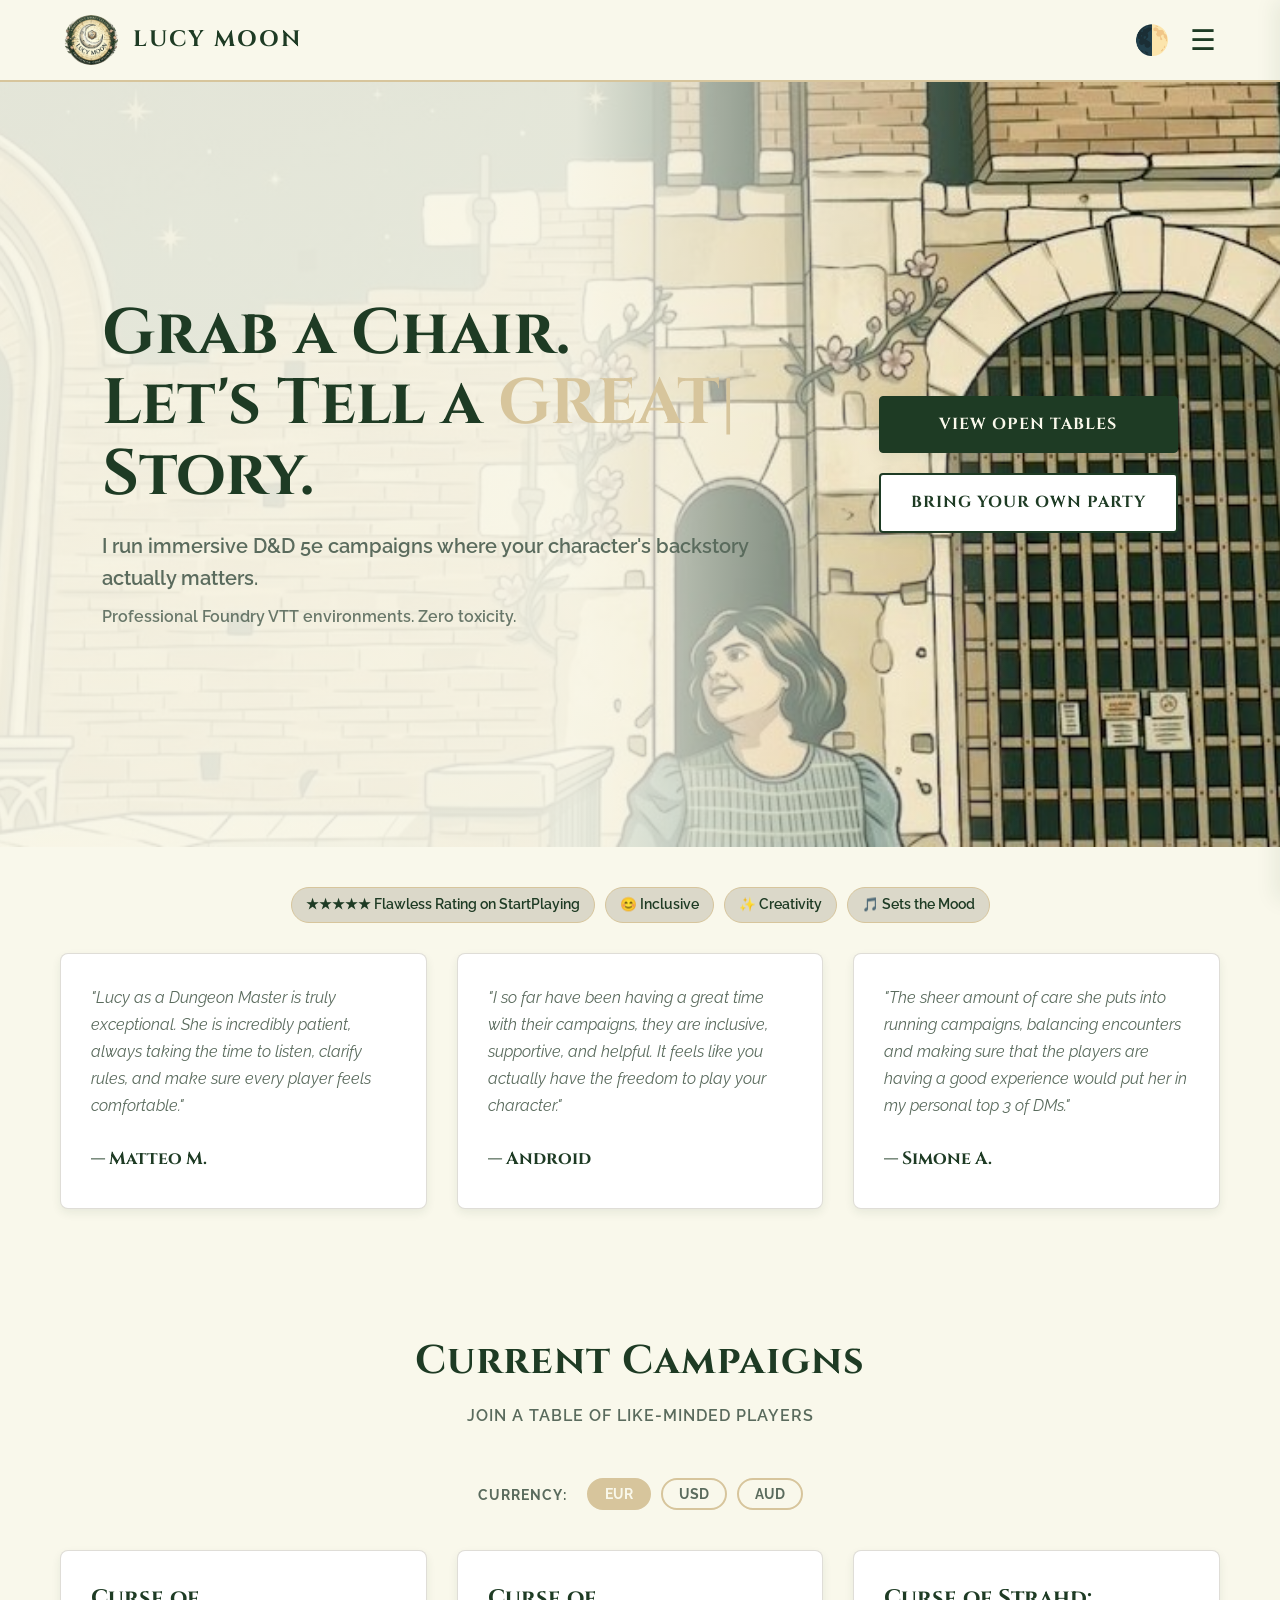
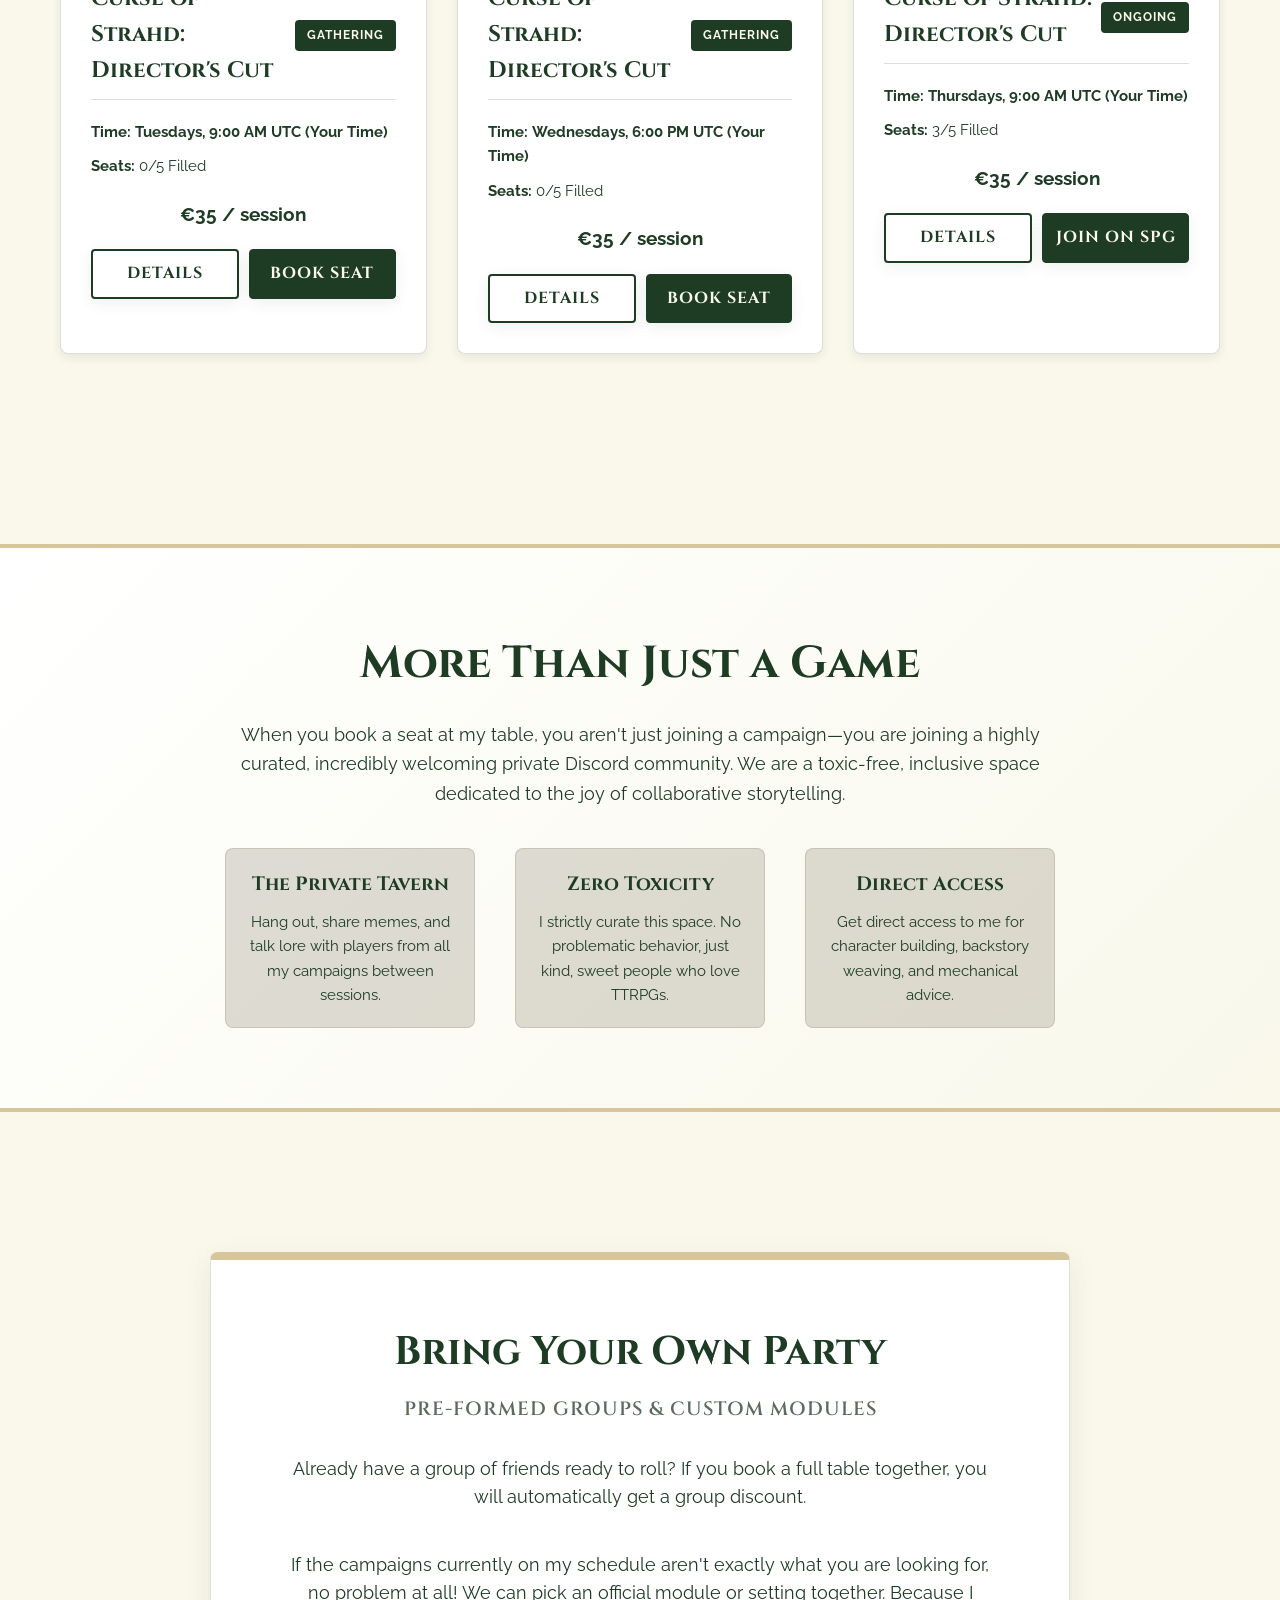
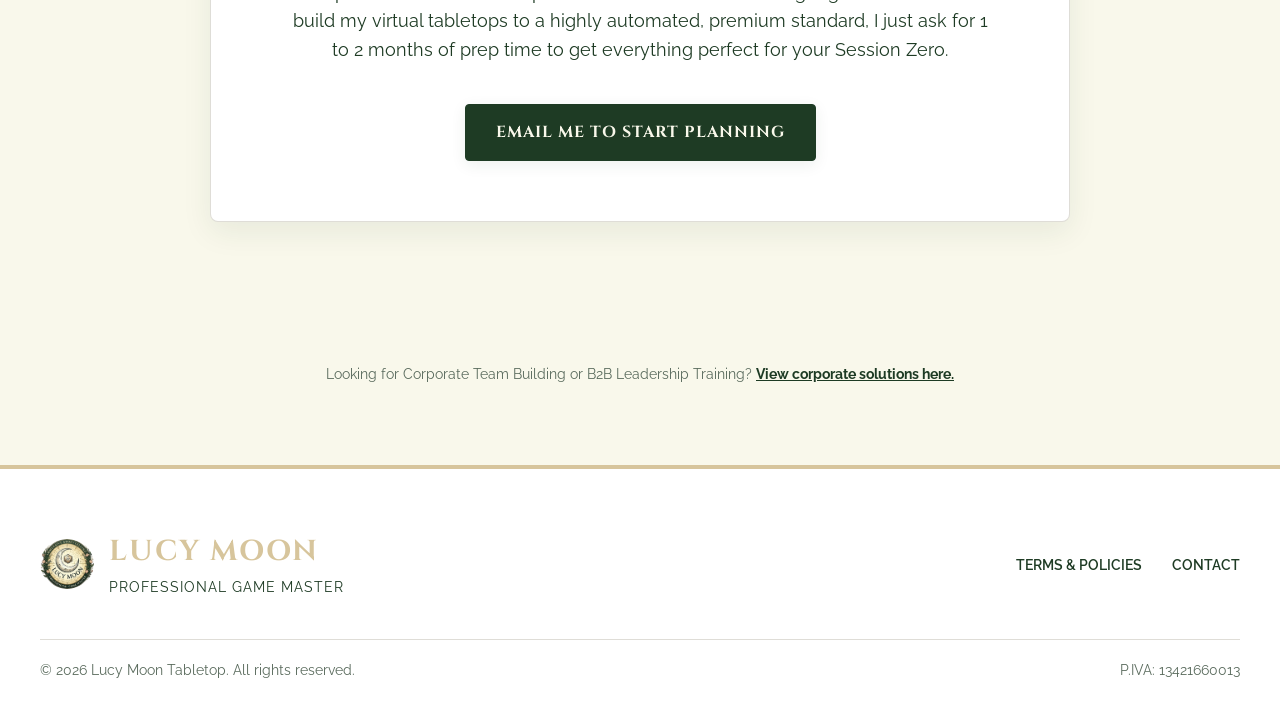
==== commit 2e44727f: "Add interactive features: theme toggle, drawer navbar, currency switcher, and typewriter effect" ====
--- a/index.html
+++ b/index.html
@@ -1,63 +1,99 @@
 <!DOCTYPE html>
-<html lang="en">
+<html lang="en" data-theme="light">
 <head>
     <meta charset="UTF-8">
     <meta name="viewport" content="width=device-width, initial-scale=1.0">
-    <title>Lucy Moon | Professional Dungeon Master</title>
+    <title>Lucy Moon | Professional Game Master</title>
     <link rel="icon" type="image/png" href="lucy-favicon.png">
     
-    <!-- Importing our Museum Fonts -->
     <link rel="preconnect" href="https://fonts.googleapis.com">
     <link rel="preconnect" href="https://fonts.gstatic.com" crossorigin>
     <link href="https://fonts.googleapis.com/css2?family=Cinzel:wght@500;700&family=Raleway:wght@300;400;600;700&display=swap" rel="stylesheet">
     
-    <!-- Linking the CSS file we are about to create -->
     <link rel="stylesheet" href="style.css">
+
+    <!-- Umami Analytics -->
+    <script defer src="https://cloud.umami.is/script.js" data-website-id="41b2ca44-fd3a-4be9-8f79-754431b53675"></script>
 </head>
 <body>
 
+<!-- Minimalist Static Header -->
 <nav class="navbar">
-        <a href="index.html" class="logo">
-            <img src="lucy-logo.png" alt="Lucy Moon Professional Game Master Logo">
-            <span class="logo-text">LUCY MOON</span>
-        </a>
-        <ul class="nav-links">
-            <li><a href="index.html">Home</a></li>
-            <li><a href="about.html">About</a></li>
-            <li><a href="campaigns.html">Campaigns</a></li>
-            
-            <li class="dropdown">
-                <a href="#" class="dropbtn">Services ▾</a>
-                <div class="dropdown-content">
-                    <a href="corporate.html">Corporate & B2B</a>
-                    <a href="private-campaigns.html">Private Group Campaigns</a>
-                    <a href="private-events.html">Private Events & Birthdays</a>
-                </div>
-            </li>
-            
-            <li><a href="faq.html">FAQ</a></li>
-            <li><a href="index.html#campaigns" class="btn-primary-small">Join a Game!</a></li>
-        </ul>
-    </nav>
-
+    <a href="index.html" class="logo">
+        <img src="lucy-logo.png" alt="Lucy Moon Professional Game Master Logo">
+        <span class="logo-text">LUCY MOON</span>
+    </a>
+    
+    <div class="nav-actions">
+        <button id="theme-toggle" class="nav-icon-btn" aria-label="Toggle Theme">🌓</button>
+        <button id="drawer-open" class="nav-icon-btn" aria-label="Open Menu">☰</button>
+    </div>
+</nav>
+
+<!-- Hidden Side Drawer -->
+<div id="nav-drawer" class="nav-drawer">
+    <button id="drawer-close" class="nav-icon-btn close-btn" aria-label="Close Menu">✕</button>
+    <ul class="nav-links">
+        <li><a href="index.html">Home</a></li>
+        <li><a href="about.html">About</a></li>
+        <li><a href="campaigns.html">Campaigns</a></li>
+        <li><a href="private-campaigns.html">Private Campaigns</a></li>
+        <li><a href="corporate.html">Corporate & B2B</a></li>
+        <li><a href="faq.html">FAQ</a></li>
+        <li style="margin-top: 20px;"><a href="campaigns.html" class="btn-primary-small full-width">Join a Game!</a></li>
+    </ul>
+</div>
+
+<!-- Darkening Overlay -->
+<div id="drawer-overlay" class="drawer-overlay"></div>
+
+    <!-- 1. The Hook (Hero) -->
     <header class="hero">
         <div class="hero-content-wide">
             <div class="hero-text-left">
-                <h1>Elevating Tabletop Narratives.</h1>
-                <p class="subtitle">Immersive Online Campaigns</p>
-                <p class="subtitle">& Masterfully Crafted In-Person Events.</p>
+                <h1>Grab a Chair.<br>Let's Tell a <span id="typewriter-text" class="typewriter-text"></span><span class="typewriter-cursor">|</span><br>Story.</h1>
+                <p class="subtitle" style="margin-bottom: 10px;">I run immersive D&D 5e campaigns where your character's backstory actually matters.</p>
+                <p class="subtitle" style="font-size: 1rem; opacity: 0.9;">Professional Foundry VTT environments. Zero toxicity.</p>
             </div>
             <div class="hero-buttons-right">
-                <a href="#campaigns" class="btn-primary">Join a Campaign</a>
-                <a href="#services" class="btn-secondary">Request Event Proposal</a>
+                <a href="#campaigns" class="btn-primary">View Open Tables</a>
+                <a href="#private-groups" class="btn-secondary">Bring Your Own Party</a>
             </div>
         </div>
     </header>
 
+    <!-- 2. Social Proof -->
+    <section id="testimonials" class="testimonials-section" style="padding: 40px 20px;">
+        <div class="testimonials-header" style="margin-bottom: 30px;">
+            <div class="proficiency-tags">
+                <span class="tag">★★★★★ Flawless Rating on StartPlaying</span>
+                <span class="tag">😊 Inclusive</span>
+                <span class="tag">✨ Creativity</span>
+                <span class="tag">🎵 Sets the Mood</span>
+            </div>
+        </div>
+        
+        <div class="reviews-grid">
+            <div class="testimonial-card">
+                <p class="quote">"Lucy as a Dungeon Master is truly exceptional. She is incredibly patient, always taking the time to listen, clarify rules, and make sure every player feels comfortable."</p>
+                <p class="author">— Matteo M.</p>
+            </div>
+            <div class="testimonial-card">
+                <p class="quote">"I so far have been having a great time with their campaigns, they are inclusive, supportive, and helpful. It feels like you actually have the freedom to play your character."</p>
+                <p class="author">— Android</p>
+            </div>
+            <div class="testimonial-card">
+                <p class="quote">"The sheer amount of care she puts into running campaigns, balancing encounters and making sure that the players are having a good experience would put her in my personal top 3 of DMs."</p>
+                <p class="author">— Simone A.</p>
+            </div>
+        </div>
+    </section>
+
+    <!-- 3. Primary CTA: Open Tables -->
     <section id="campaigns" class="campaign-section">
         <div class="policy-header" style="margin-bottom: 30px; border-bottom: none;">
-            <h2 class="section-title" style="margin-bottom: 10px;">Open Seats at the Table</h2>
-            <p style="text-align: center; color: var(--grey-olive); font-weight: 600; text-transform: uppercase; letter-spacing: 1px;">Join an upcoming or active campaign</p>
+            <h2 class="section-title" style="margin-bottom: 10px;">Current Campaigns</h2>
+            <p style="text-align: center; color: var(--text-secondary); font-weight: 600; text-transform: uppercase; letter-spacing: 1px;">Join a table of like-minded players</p>
         </div>
 
         <div class="currency-toggle-container">
@@ -68,44 +104,40 @@
         </div>
 
         <div class="grid-container" style="margin-bottom: 50px;">
+            <div class="campaign-card">
+                <div class="card-header">
+                    <h3>Curse of Strahd: Director's Cut</h3>
+                    <span class="badge">Gathering</span>
+                </div>
+                <p class="card-details"><strong>Time:</strong> <span class="local-time" data-time="2026-05-12T09:00:00Z" data-format="weekly">Tuesdays, 11:00 AM CEST</span></p>
+                <p class="card-details"><strong>Seats:</strong> 0/5 Filled</p>
+                <p class="card-price" data-eur="€35 / session" data-usd="$38 / session" data-aud="A$55 / session">€35 / session</p>
+                <div style="display: flex; gap: 10px; margin-top: 15px;">
+                    <a href="cos-directors-cut.html" class="btn-secondary full-width" style="padding: 10px; text-align: center;">Details</a>
+                    <a href="https://buy.stripe.com/8x2cN6gCa0gh7b7bAK4F200" target="_blank" class="btn-primary full-width" style="padding: 10px; text-align: center;">Book Seat</a>
+                </div>
+            </div>
+
+            <div class="campaign-card">
+                <div class="card-header">
+                    <h3>Curse of Strahd: Director's Cut</h3>
+                    <span class="badge">Gathering</span>
+                </div>
+                <p class="card-details"><strong>Time:</strong> <span class="local-time" data-time="2026-05-13T18:00:00Z" data-format="weekly">Wednesdays, 8:00 PM CEST</span></p>
+                <p class="card-details"><strong>Seats:</strong> 0/5 Filled</p>
+                <p class="card-price" data-eur="€35 / session" data-usd="$38 / session" data-aud="A$55 / session">€35 / session</p>
+                <div style="display: flex; gap: 10px; margin-top: 15px;">
+                    <a href="cos-directors-cut.html" class="btn-secondary full-width" style="padding: 10px; text-align: center;">Details</a>
+                    <a href="https://buy.stripe.com/4gM14odpY1kl1QNgV44F202" target="_blank" class="btn-primary full-width" style="padding: 10px; text-align: center;">Book Seat</a>
+                </div>
+            </div>
             
             <div class="campaign-card">
                 <div class="card-header">
                     <h3>Curse of Strahd: Director's Cut</h3>
-                    <span class="badge" style="background-color: var(--pale-oak); color: var(--forest-green); line-height: 1.2;">Gathering<br>the Party!</span>
-                </div>
-                <p class="card-details"><strong>Time:</strong> <span class="local-time" data-time="2026-05-12T09:00:00Z" data-format="weekly">Tuesdays, 11:00 AM CEST</span></p>
-                <p class="card-details"><strong>Duration:</strong> 3 hours (± 15 mins)</p>
-                <p class="card-details"><strong>Seats:</strong> 0/5 Filled</p>
-                <p class="card-price" data-eur="€35 / session" data-usd="$38 / session" data-aud="A$55 / session">€35 / session</p>
-                <div style="display: flex; gap: 10px; margin-top: 15px;">
-                    <a href="cos-directors-cut.html" class="btn-secondary full-width" style="padding: 10px; text-align: center;">Details</a>
-                    <a href="#" class="btn-primary full-width" style="padding: 10px; text-align: center;">Book Seat</a>
-                </div>
-            </div>
-
-            <div class="campaign-card">
-                <div class="card-header">
-                    <h3>Curse of Strahd: Director's Cut</h3>
-                    <span class="badge" style="background-color: var(--pale-oak); color: var(--forest-green); line-height: 1.2;">Gathering<br>the Party!</span>
-                </div>
-                <p class="card-details"><strong>Time:</strong> <span class="local-time" data-time="2026-05-13T18:00:00Z" data-format="weekly">Wednesdays, 8:00 PM CEST</span></p>
-                <p class="card-details"><strong>Duration:</strong> 3 hours (± 15 mins)</p>
-                <p class="card-details"><strong>Seats:</strong> 0/5 Filled</p>
-                <p class="card-price" data-eur="€35 / session" data-usd="$38 / session" data-aud="A$55 / session">€35 / session</p>
-                <div style="display: flex; gap: 10px; margin-top: 15px;">
-                    <a href="cos-directors-cut.html" class="btn-secondary full-width" style="padding: 10px; text-align: center;">Details</a>
-                    <a href="#" class="btn-primary full-width" style="padding: 10px; text-align: center;">Book Seat</a>
-                </div>
-            </div>
-            
-            <div class="campaign-card">
-                <div class="card-header">
-                    <h3>Curse of Strahd: Director's Cut</h3>
-                    <span class="badge" style="background-color: var(--forest-green); color: var(--ivory);">Ongoing</span>
+                    <span class="badge" style="background-color: var(--accent-primary); color: var(--text-inverse);">Ongoing</span>
                 </div>
                 <p class="card-details"><strong>Time:</strong> <span class="local-time" data-time="2026-05-14T09:00:00Z" data-format="weekly">Thursdays, 11:00 AM CEST</span></p>
-                <p class="card-details"><strong>Duration:</strong> 3 hours (± 15 mins)</p>
                 <p class="card-details"><strong>Seats:</strong> 3/5 Filled</p>
                 <p class="card-price" data-eur="€35 / session" data-usd="$38 / session" data-aud="A$55 / session">€35 / session</p>
                 <div style="display: flex; gap: 10px; margin-top: 15px;">
@@ -113,163 +145,47 @@
                     <a href="https://startplaying.games/adventure/cmn5p662m00cul104rgiy9ohe?ref=cmi353rqw0089jp04u6ief5r8" target="_blank" class="btn-primary full-width" style="padding: 10px; text-align: center;">Join on SPG</a>
                 </div>
             </div>
-
-        </div>
+        </div>
+    </section>
+
+    <!-- 4. The Promise -->
+    <section class="community-banner">
+        <h2>More Than Just a Game</h2>
+        <p>When you book a seat at my table, you aren't just joining a campaign—you are joining a highly curated, incredibly welcoming private Discord community. We are a toxic-free, inclusive space dedicated to the joy of collaborative storytelling.</p>
         
-        <div style="text-align: center;">
-            <a href="campaigns.html" class="btn-secondary" style="padding: 15px 40px; font-size: 1.1rem; border-width: 2px;">View All Campaigns</a>
-        </div>
-    </section>
-
-<section class="community-banner">
-            <h2>More Than Just a Game</h2>
-            <p>When you book a seat at my table, you aren't just joining a campaign—you are joining a highly curated, incredibly welcoming private Discord community. We are a toxic-free, inclusive space dedicated to the joy of collaborative storytelling.</p>
-            
-            <div class="community-features">
-                <div class="comm-feature">
-                    <h4>The Private Tavern</h4>
-                    <p style="font-size: 0.95rem; margin-bottom: 0;">Hang out, share memes, and talk lore with players from all my campaigns between sessions.</p>
-                </div>
-                <div class="comm-feature">
-                    <h4>Zero Toxicity</h4>
-                    <p style="font-size: 0.95rem; margin-bottom: 0;">I strictly curate this space. No problematic behavior, just kind, sweet people who love TTRPGs.</p>
-                </div>
-                <div class="comm-feature">
-                    <h4>Direct Access</h4>
-                    <p style="font-size: 0.95rem; margin-bottom: 0;">Get direct access to me for character building, backstory weaving, and mechanical advice.</p>
-                </div>
-            </div>
-        </section>
-
-    <section id="services" class="corporate-section">
-        <div class="corporate-card">
-            <h2 class="corporate-title">Unique Services</h2>
-            <h4 class="corporate-subtitle">Corporate Team Building & Private Events</h4>
-            <p>Whether you want to hire me to run a specific module for your friend group, or you want to replace standard corporate trust falls with collaborative problem-solving disguised as an epic fantasy quest, I build experiences tailored to your objectives.</p>
-            
-            <div class="location-badge" style="margin-bottom: 30px; font-weight: bold; color: var(--pale-oak);">
-                🌐 Available Worldwide Online <br> ✈️ Available In-Person across Northern Italy & Select European Locations.
-            </div>
-
-            <a href="mailto:lucymoontabletop@gmail.com" class="btn-primary">Request a Proposal</a>
-        </div>
-    </section>
-
-
-    <!-- Testimonials Section -->
-    <section id="testimonials" class="testimonials-section">
-        <div class="testimonials-header">
-            <h2 class="section-title">Verified Player Logs</h2>
-            
-            <!-- Proficiencies & Rating Banner -->
-            <div class="rating-banner">
-                <div class="stars">★★★★★</div>
-                <p class="rating-text">Flawless 5-Star Rating on StartPlaying</p>
-                <div class="proficiency-tags">
-                    <span class="tag">😊 Inclusive (11)</span>
-                    <span class="tag">✨ Creativity (7)</span>
-                    <span class="tag">🎵 Sets the Mood (5)</span>
-                    <span class="tag">🎓 Teacher (3)</span>
-                </div>
-            </div>
-        </div>
-        
-        <div class="reviews-grid">
-            
-            <!-- Review 1 -->
-            <div class="testimonial-card">
-                <div class="stars-small">★★★★★</div>
-                <p class="quote">"Lucy as a Dungeon Master is truly exceptional. She is incredibly patient, always taking the time to listen, clarify rules, and make sure every player feels comfortable. Her DM kit is absolutely fantastic... packed with creative tools, unexpected props, and clever surprises."</p>
-                <p class="author">— Matteo M.</p>
-                <span class="session-count">Played Dragon of Icespire Peak Campaign to completion</span>
-            </div>
-
-            <!-- Review 2 -->
-            <div class="testimonial-card">
-                <div class="stars-small">★★★★★</div>
-                <p class="quote">"I am new to D&D and Lucy has been amazing from the very beginning! From helping me learn how to build my first character and explaining how the character sheet works. I couldn't be happier as a first timer."</p>
-                <p class="author">— Tony</p>
-                <span class="session-count">Played 9 Sessions</span>
-            </div>
-
-            <!-- Review 3 -->
-            <div class="testimonial-card">
-                <div class="stars-small">★★★★★</div>
-                <p class="quote">"Lucy is a truly good-hearted person. She puts a lot of effort into weaving every character’s backstory into the campaign and gives each player the chance to shine. I’m always happy to go on more adventures with her."</p>
-                <p class="author">— Stormsparx</p>
-                <span class="session-count">Played 7 Sessions</span>
-            </div>
-
-            <!-- Review 4 -->
-            <div class="testimonial-card">
-                <div class="stars-small">★★★★★</div>
-                <p class="quote">"The sheer amount of care she puts into running campaigns, balancing encounters and making sure that the players are having a good experience would put her in my personal top 3 of DMs I've had the pleasure of playing with. Highly recommend!"</p>
-                <p class="author">— Simone A.</p>
-                <span class="session-count">Played 3 one shots</span>
-            </div>
-
-            <!-- Review 5 -->
-            <div class="testimonial-card">
-                <div class="stars-small">★★★★★</div>
-                <p class="quote">"I so far have been having a great time with their campaigns, they are inclusive, supportive, and helpful. It feels like you actually have the freedom to play your character that you want to play while giving everyone their time to shine."</p>
-                <p class="author">— Android</p>
-                <span class="session-count">Played 11 Sessions</span>
-            </div>
-
-            <!-- Review 6 -->
-            <div class="testimonial-card">
-                <div class="stars-small">★★★★★</div>
-                <p class="quote">"I have played with Lucy multiple times. She creates very good stories and is always super-prepared. What I liked the most is the space she gives to character development and players' ideas. She balances battles and role-play very well."</p>
-                <p class="author">— Matteo C.</p>
-                <span class="session-count">Played Dragon of Icespire Peak Campaign to completion and currently in Curse of Strahd</span>
-            </div>
-
-        </div>
-    </section>
-
-    <!-- Corporate Solutions Section -->
-    <section id="corporate" class="corporate-section">
-        <div class="corporate-card">
-            <h2 class="corporate-title">Corporate Solutions</h2>
-            <h4 class="corporate-subtitle">Team Building. Leadership Training. Custom B2B Sessions.</h4>
-            <p>Replace the standard trust falls with collaborative problem-solving, strategic resource management, and communication exercises disguised as epic fantasy quests. Tailored specifically for your team's objectives.</p>
-            <!-- Notice this button uses a 'mailto:' link to open their email client -->
-            <a href="mailto:lucymoontabletop@gmail.com" class="btn-primary">Request a Proposal</a>
-        </div>
-    </section>
-
-
-<!-- Timezone Conversion Script -->
-    <script>
-        document.addEventListener('DOMContentLoaded', () => {
-            const timeElements = document.querySelectorAll('.local-time');
-            
-            timeElements.forEach(el => {
-                const dateString = el.getAttribute('data-time');
-                const formatType = el.getAttribute('data-format'); 
-                const dateObj = new Date(dateString);
-
-                let options = {};
-                
-                if (formatType === 'weekly') {
-                    // Output example: "Tuesday, 1:00 PM EDT"
-                    options = { weekday: 'long', hour: 'numeric', minute: '2-digit', timeZoneName: 'short' };
-                } else {
-                    // Output example: "May 15, 2:00 PM EDT"
-                    options = { month: 'short', day: 'numeric', hour: 'numeric', minute: '2-digit', timeZoneName: 'short' };
-                }
-
-                // Format based on the user's specific browser settings
-                const localTimeString = new Intl.DateTimeFormat(navigator.language, options).format(dateObj);
-                
-                // Replace the hardcoded text with the localized text
-                el.innerText = localTimeString;
-            });
-        });
-    </script>
-</body>
-
-<footer class="footer">
+        <div class="community-features">
+            <div class="comm-feature">
+                <h4>The Private Tavern</h4>
+                <p style="font-size: 0.95rem; margin-bottom: 0;">Hang out, share memes, and talk lore with players from all my campaigns between sessions.</p>
+            </div>
+            <div class="comm-feature">
+                <h4>Zero Toxicity</h4>
+                <p style="font-size: 0.95rem; margin-bottom: 0;">I strictly curate this space. No problematic behavior, just kind, sweet people who love TTRPGs.</p>
+            </div>
+            <div class="comm-feature">
+                <h4>Direct Access</h4>
+                <p style="font-size: 0.95rem; margin-bottom: 0;">Get direct access to me for character building, backstory weaving, and mechanical advice.</p>
+            </div>
+        </div>
+    </section>
+
+    <!-- 5. Private Groups -->
+    <section id="private-groups" class="corporate-section">
+        <div class="corporate-card" style="border-top-color: var(--accent-secondary);">
+            <h2 class="corporate-title">Bring Your Own Party</h2>
+            <h4 class="corporate-subtitle">Pre-formed Groups & Custom Modules</h4>
+            <p>Already have a group of friends ready to roll? If you book a full table together, you will automatically get a group discount.</p>
+            <p>If the campaigns currently on my schedule aren't exactly what you are looking for, no problem at all! We can pick an official module or setting together. Because I build my virtual tabletops to a highly automated, premium standard, I just ask for 1 to 2 months of prep time to get everything perfect for your Session Zero.</p>
+            <a href="mailto:lucymoontabletop@gmail.com?subject=Private%20Group%20Inquiry" class="btn-primary">Email Me to Start Planning</a>
+        </div>
+    </section>
+
+    <!-- 6. De-emphasized Corporate -->
+    <section id="corporate" style="text-align: center; padding: 20px 20px 80px 20px;">
+        <p style="color: var(--text-secondary); font-size: 0.9rem;">Looking for Corporate Team Building or B2B Leadership Training? <a href="corporate.html" style="color: var(--accent-primary); font-weight: bold; text-decoration: underline;">View corporate solutions here.</a></p>
+    </section>
+
+    <footer class="footer">
         <div class="footer-container">
             <div class="footer-brand">
                 <img src="lucy-logo.png" alt="Lucy Moon Seal">
@@ -292,9 +208,6 @@
     </footer>
 
 <script src="timezone.js"></script>
-</body>
-</html>
-
-
+<script src="scripts.js"></script>
 </body>
 </html>
--- a/style.css
+++ b/style.css
@@ -1,131 +1,200 @@
-/* --- GLOBAL VARIABLES & RESET --- */
+/* --- GLOBAL VARIABLES & THEMING --- */
 :root {
-    --ivory: #F9F8EB;
-    --peach-fuzz: #FDCFB4; 
-    --pale-oak: #D7C59C;
-    --grey-olive: #94907C;
-    --forest-green: #1E3B24; 
+    /* Light Theme (Ivory, Sage, Gold) */
+    --bg-base: #F9F8EB; 
+    --bg-card: #FFFFFF;
+    --bg-overlay: rgba(249, 248, 235, 0.90);
+    --bg-modal: #fafafa;
     
+    --text-primary: #1E3B24; 
+    --text-secondary: #5a6b5d; 
+    --text-inverse: #F9F8EB;
+    
+    --accent-primary: #1E3B24; 
+    --accent-secondary: #D7C59C; 
+    --accent-highlight: #FDCFB4; 
+    
+    --border-subtle: rgba(148, 144, 124, 0.3);
+    --shadow-color: rgba(30, 59, 36, 0.08);
+
     --font-heading: 'Cinzel', serif;
     --font-body: 'Raleway', sans-serif;
 }
 
+[data-theme="dark"] {
+    /* Dark Theme (Regal Midnight, Emerald, Gold) */
+    --bg-base: #0B0E14;
+    --bg-card: #151A22;
+    --bg-overlay: rgba(11, 14, 20, 0.85);
+    --bg-modal: #1C232D;
+    
+    --text-primary: #EAE6D7;
+    --text-secondary: #949BA5;
+    --text-inverse: #0B0E14;
+    
+    --accent-primary: #235C4C; 
+    --accent-secondary: #D4AF37; 
+    --accent-highlight: #70448A; 
+    
+    --border-subtle: rgba(212, 175, 55, 0.2);
+    --shadow-color: rgba(0, 0, 0, 0.6);
+}
+
+/* --- RESET & BASE --- */
 * { margin: 0; padding: 0; box-sizing: border-box; }
-body { background-color: var(--ivory); color: var(--forest-green); font-family: var(--font-body); line-height: 1.6; }
-h1, h2, h3, h4, h5, h6 { font-family: var(--font-heading); color: var(--forest-green); }
-
-/* --- NAVIGATION BAR --- */
+
+body { 
+    background-color: var(--bg-base); 
+    color: var(--text-primary); 
+    font-family: var(--font-body); 
+    line-height: 1.6; 
+    transition: background-color 0.4s ease, color 0.4s ease;
+}
+
+h1, h2, h3, h4, h5, h6 { 
+    font-family: var(--font-heading); 
+    color: var(--text-primary); 
+    transition: color 0.4s ease;
+}
+
+/* --- NAVIGATION BAR & DRAWER --- */
 .navbar {
     display: flex;
     justify-content: space-between;
     align-items: center;
-    padding: 20px 10%;
-    background-color: var(--ivory);
-    border-bottom: 2px solid var(--pale-oak);
-    box-shadow: 0 4px 10px rgba(30, 59, 36, 0.08); 
-}
+    padding: 15px 5%;
+    background-color: var(--bg-base);
+    border-bottom: 2px solid var(--accent-secondary);
+    box-shadow: 0 4px 10px var(--shadow-color); 
+    transition: background-color 0.4s ease, border-color 0.4s ease;
+}
+
 .logo {
     display: flex;
     align-items: center;
     gap: 15px; 
     text-decoration: none;
-}
+    z-index: 901;
+}
+
 .logo img {
-    max-height: 60px; 
+    max-height: 50px; 
     width: auto;
     border-radius: 50%;
-    transition: transform 0.3s ease;
-}
+    transition: transform 0.4s ease;
+}
+
 .logo-text {
     font-family: var(--font-heading);
-    font-size: 1.5rem;
+    font-size: 1.4rem;
     font-weight: 700;
-    color: var(--forest-green);
+    color: var(--text-primary);
     letter-spacing: 2px;
-    transition: color 0.3s ease;
-}
+    transition: color 0.4s ease;
+}
+
 .logo:hover img { transform: scale(1.05); }
-.logo:hover .logo-text { color: var(--pale-oak); }
+.logo:hover .logo-text { color: var(--accent-secondary); }
+
+.nav-actions {
+    display: flex;
+    align-items: center;
+    gap: 20px;
+}
+
+.nav-icon-btn {
+    background: none;
+    border: none;
+    color: var(--text-primary);
+    font-size: 1.8rem;
+    cursor: pointer;
+    transition: color 0.3s ease, transform 0.2s ease;
+    display: flex;
+    align-items: center;
+    justify-content: center;
+}
+
+.nav-icon-btn:hover {
+    color: var(--accent-secondary);
+    transform: scale(1.1);
+}
+
+/* Drawer Core */
+.nav-drawer {
+    position: fixed;
+    top: 0;
+    right: -350px; /* Hidden off-screen by default */
+    width: 350px;
+    max-width: 100vw;
+    height: 100vh;
+    background-color: var(--bg-card);
+    box-shadow: -5px 0 20px var(--shadow-color);
+    z-index: 1000;
+    padding: 80px 40px 40px 40px;
+    transition: right 0.4s cubic-bezier(0.25, 0.46, 0.45, 0.94), background-color 0.4s ease;
+    overflow-y: auto;
+}
+
+.nav-drawer.active {
+    right: 0;
+}
+
+.close-btn {
+    position: absolute;
+    top: 20px;
+    right: 25px;
+    font-size: 2rem;
+}
 
 .nav-links {
     list-style: none;
     display: flex;
-    align-items: center;
-    gap: 30px;
-}
+    flex-direction: column;
+    gap: 25px;
+}
+
 .nav-links a {
     text-decoration: none;
-    color: var(--forest-green);
-    font-weight: 600;
-    font-size: 0.9rem;
-    text-transform: uppercase;
-    transition: all 0.3s ease;
-}
-.nav-links a:hover {
-    color: var(--pale-oak);
-}
-
-/* --- DROPDOWN MENU --- */
-.dropdown {
-    position: relative;
-    display: inline-block;
-}
-
-.dropdown-content {
-    display: none;
-    position: absolute;
-    background-color: #FFFFFF; 
-    min-width: 240px;
-    box-shadow: 0 8px 20px rgba(30, 59, 36, 0.1);
-    border: 1px solid var(--pale-oak);
-    border-radius: 6px;
-    z-index: 100; 
-    overflow: hidden;
-    margin-top: 15px; 
-}
-
-.dropdown-content a {
-    color: var(--forest-green);
-    padding: 15px 20px;
-    text-decoration: none;
-    display: block;
-    text-align: left;
-    font-size: 0.85rem;
+    color: var(--text-primary);
+    font-family: var(--font-heading);
     font-weight: 700;
+    font-size: 1.2rem;
     text-transform: uppercase;
     letter-spacing: 1px;
-    border-bottom: 1px solid rgba(148, 144, 124, 0.2);
-    transition: all 0.3s ease;
-}
-
-.dropdown-content a:last-child {
-    border-bottom: none; 
-}
-
-.dropdown-content a:hover {
-    background-color: var(--pale-oak);
-    color: var(--forest-green);
-    padding-left: 25px; 
-}
-
-.dropdown:hover .dropdown-content {
+    transition: color 0.3s ease, padding-left 0.3s ease;
     display: block;
-}
-
-.dropdown::after {
-    content: '';
-    position: absolute;
-    top: 100%;
+    border-bottom: 1px solid var(--border-subtle);
+    padding-bottom: 10px;
+}
+
+.nav-links a:hover:not(.btn-primary-small) {
+    color: var(--accent-secondary);
+    padding-left: 15px;
+}
+
+.nav-links a.btn-primary-small {
+    border-bottom: none;
+    padding-bottom: 15px;
+}
+
+/* Darkening Overlay */
+.drawer-overlay {
+    position: fixed;
+    top: 0;
     left: 0;
-    width: 100%;
-    height: 15px;
-}
-
-.nav-links a.btn-primary-small {
-    color: var(--ivory);
-}
-.nav-links a.btn-primary-small:hover {
-    color: var(--forest-green);
+    width: 100vw;
+    height: 100vh;
+    background-color: rgba(0, 0, 0, 0.6);
+    backdrop-filter: blur(3px);
+    opacity: 0;
+    visibility: hidden;
+    z-index: 950;
+    transition: opacity 0.4s ease, visibility 0.4s ease;
+}
+
+.drawer-overlay.active {
+    opacity: 1;
+    visibility: visible;
 }
 
 /* --- BUTTONS --- */
@@ -144,36 +213,57 @@
     transition: all 0.3s ease;
     cursor: pointer;
 }
-.btn-primary-small {
-    padding: 10px 20px;
-    font-size: 0.9rem;
-}
+
+.btn-primary-small { padding: 10px 20px; font-size: 0.9rem; }
 
 .btn-primary, .btn-primary-small {
-    background-color: var(--forest-green);
-    color: var(--ivory);
-    border: 1px solid var(--forest-green);
-    box-shadow: 0 4px 15px rgba(30, 59, 36, 0.2);
-}
+    background-color: var(--accent-primary);
+    color: var(--bg-base);
+    border: 1px solid var(--accent-primary);
+    box-shadow: 0 4px 15px var(--shadow-color);
+}
+
+.nav-links a.btn-primary-small { color: var(--bg-base); }
+.nav-links a.btn-primary-small:hover { color: var(--text-inverse); }
+
+.btn-secondary {
+    background-color: var(--bg-card);
+    color: var(--text-primary);
+    border: 2px solid var(--accent-primary);
+    box-shadow: 0 4px 15px var(--shadow-color);
+}
+
+/* Distinct Hover Effects */
 .btn-primary:hover, .btn-primary-small:hover {
-    background-color: var(--pale-oak);
-    color: var(--forest-green);
-    border: 1px solid var(--pale-oak);
-    transform: translateY(-2px);
-}
-
-.btn-secondary {
-    background-color: var(--ivory);
-    color: var(--forest-green);
-    border: 2px solid var(--forest-green);
-    box-shadow: 0 4px 15px rgba(0, 0, 0, 0.1);
-}
+    transform: translateY(-3px) scale(1.02);
+    box-shadow: 0 8px 25px var(--shadow-color);
+    filter: brightness(1.2);
+}
+
 .btn-secondary:hover {
-    background-color: var(--forest-green);
-    color: var(--ivory);
-    transform: translateY(-2px);
-}
+    color: var(--accent-secondary);
+    border-color: var(--accent-secondary);
+    transform: translateY(-3px) scale(1.02);
+    box-shadow: 0 8px 25px var(--shadow-color);
+}
+
 .full-width { display: flex; width: 100%; }
+
+/* --- TYPEWRITER EFFECT --- */
+.typewriter-text {
+    color: var(--accent-secondary);
+}
+
+.typewriter-cursor {
+    color: var(--accent-secondary);
+    font-weight: 700;
+    animation: blinkCursor 0.8s infinite;
+}
+
+@keyframes blinkCursor {
+    0%, 100% { opacity: 1; }
+    50% { opacity: 0; }
+}
 
 /* --- HERO SECTION --- */
 .hero {
@@ -187,13 +277,16 @@
     background-position: center bottom;
     background-repeat: no-repeat;
 }
+
 .hero::before {
     content: '';
     position: absolute;
     top: 0; left: 0; right: 0; bottom: 0;
-    background: linear-gradient(to right, rgba(249, 248, 235, 0.95) 0%, rgba(249, 248, 235, 0.7) 45%, rgba(249, 248, 235, 0) 80%);
+    background: linear-gradient(to right, var(--bg-overlay) 0%, var(--bg-overlay) 45%, transparent 80%);
     z-index: 1;
-}
+    transition: background 0.4s ease;
+}
+
 .hero-content-wide {
     position: relative;
     z-index: 2;
@@ -203,18 +296,22 @@
     width: 100%;
     gap: 40px;
 }
+
 .hero-text-left { flex: 1; max-width: 650px; }
+
 .hero-text-left h1 {
-    color: var(--forest-green);
+    color: var(--text-primary);
     font-size: 4rem;
     line-height: 1.1;
     margin-bottom: 20px;
 }
+
 .hero-text-left .subtitle {
-    color: var(--grey-olive);
+    color: var(--text-secondary);
     font-size: 1.25rem;
     font-weight: 600;
 }
+
 .hero-buttons-right {
     display: flex;
     flex-direction: column;
@@ -224,70 +321,78 @@
 
 /* --- PATTERN BACKGROUNDS --- */
 .pattern-bg {
-    /* Washes the pattern with an 85% Ivory overlay so it stays delicate */
-    background-image: linear-gradient(rgba(249, 248, 235, 0.85), rgba(249, 248, 235, 0.85)), url('wallpaper.png');
+    background-image: linear-gradient(var(--bg-overlay), var(--bg-overlay)), url('wallpaper.png');
     background-size: 400px;
     background-repeat: repeat;
     background-position: center;
+    transition: background-image 0.4s ease;
 }
 
 .pattern-page {
-    background-image: linear-gradient(rgba(249, 248, 235, 0.85), rgba(249, 248, 235, 0.85)), url('wallpaper.png');
+    background-image: linear-gradient(var(--bg-overlay), var(--bg-overlay)), url('wallpaper.png');
     background-size: 400px;
     background-repeat: repeat;
-    background-attachment: fixed; /* Creates a premium parallax scrolling effect */
+    background-attachment: fixed; 
+    transition: background-image 0.4s ease;
 }
 
 /* --- CAMPAIGNS SECTION --- */
 .campaign-section { padding: 80px 20px; max-width: 1200px; margin: 0 auto; }
+
 .section-title {
     font-family: var(--font-heading);
     font-size: 2.5rem;
-    color: var(--forest-green);
+    color: var(--text-primary);
     text-align: center;
     margin-bottom: 50px;
     letter-spacing: 1px;
 }
+
 .grid-container {
     display: grid;
     grid-template-columns: repeat(auto-fit, minmax(300px, 1fr));
     gap: 30px;
 }
+
 .campaign-card {
-    background-color: #FFFFFF; 
-    color: var(--forest-green);
+    background-color: var(--bg-card); 
+    color: var(--text-primary);
     padding: 30px;
     border-radius: 8px;
-    border: 1px solid var(--grey-olive);
-    box-shadow: 0 4px 10px rgba(30, 59, 36, 0.05);
-    transition: transform 0.3s ease;
-}
+    border: 1px solid var(--border-subtle);
+    box-shadow: 0 4px 10px var(--shadow-color);
+    transition: transform 0.4s ease, box-shadow 0.4s ease, background-color 0.4s ease, border-color 0.4s ease;
+}
+
 .campaign-card:hover {
     transform: translateY(-5px);
-    box-shadow: 0 10px 20px rgba(30, 59, 36, 0.15);
-    border-color: var(--pale-oak);
-}
+    box-shadow: 0 10px 20px var(--shadow-color);
+    border-color: var(--accent-secondary);
+}
+
 .card-header {
     display: flex;
     justify-content: space-between;
     align-items: center;
     margin-bottom: 20px;
-    border-bottom: 1px solid rgba(148, 144, 124, 0.3); 
+    border-bottom: 1px solid var(--border-subtle); 
     padding-bottom: 10px;
 }
+
 .card-header h3 {
     font-family: var(--font-heading);
-    color: var(--forest-green);
+    color: var(--text-primary);
     font-size: 1.4rem;
 }
+
 .badge {
     display: inline-flex;
     align-items: center;
     justify-content: center;
-    text-align: center;     /* NEW: Centers the text perfectly if it wraps */
-    flex-shrink: 0;         /* NEW: Stops long titles from squishing it */
-    background-color: var(--forest-green);
-    color: var(--ivory);
+    text-align: center;    
+    flex-shrink: 0;        
+    background-color: var(--accent-primary);
+    color: var(--text-inverse);
     font-size: 0.75rem;
     padding: 6px 12px;
     border-radius: 4px;
@@ -295,15 +400,18 @@
     font-weight: 700;
     letter-spacing: 1px;
 }
+
 .badge.one-shot {
-    background-color: var(--peach-fuzz);
-    color: var(--forest-green);
-}
+    background-color: var(--accent-highlight);
+    color: var(--text-primary);
+}
+
 .card-details { font-size: 0.95rem; margin-bottom: 10px; }
+
 .card-price {
     font-size: 1.2rem;
     font-weight: 700;
-    color: var(--forest-green);
+    color: var(--text-primary);
     margin: 20px 0;
     text-align: center;
 }
@@ -311,92 +419,128 @@
 /* --- TESTIMONIALS SECTION --- */
 .testimonials-section { padding: 80px 20px; max-width: 1200px; margin: 0 auto; }
 .testimonials-header { text-align: center; margin-bottom: 50px; }
+
 .rating-banner {
-    background-color: #FFFFFF;
-    border: 2px solid var(--pale-oak);
+    background-color: var(--bg-card);
+    border: 2px solid var(--accent-secondary);
     border-radius: 8px;
     padding: 20px 30px;
     display: inline-block;
     margin-top: -20px;
-    box-shadow: 0 4px 15px rgba(30, 59, 36, 0.08);
-}
+    box-shadow: 0 4px 15px var(--shadow-color);
+    transition: background-color 0.4s ease;
+}
+
 .stars {
-    color: var(--pale-oak);
+    color: var(--accent-secondary);
     font-size: 2rem;
     letter-spacing: 2px;
     margin-bottom: 5px;
 }
+
 .rating-text {
     font-family: var(--font-heading);
-    color: var(--forest-green);
+    color: var(--text-primary);
     font-size: 1.1rem;
     margin-bottom: 15px;
 }
+
 .proficiency-tags { display: flex; justify-content: center; flex-wrap: wrap; gap: 10px; }
+
 .reviews-grid {
     display: grid;
     grid-template-columns: repeat(auto-fit, minmax(320px, 1fr));
     gap: 30px;
 }
+
 .testimonial-card {
-    background-color: #FFFFFF;
-    border: 1px solid rgba(148, 144, 124, 0.3);
+    background-color: var(--bg-card);
+    border: 1px solid var(--border-subtle);
     padding: 30px;
     border-radius: 8px;
-    transition: all 0.3s ease;
+    transition: all 0.4s ease;
     display: flex;
     flex-direction: column;
-    box-shadow: 0 4px 10px rgba(30, 59, 36, 0.04);
-}
+    box-shadow: 0 4px 10px var(--shadow-color);
+}
+
 .testimonial-card:hover {
-    border-color: var(--pale-oak);
+    border-color: var(--accent-secondary);
     transform: translateY(-5px);
-    box-shadow: 0 10px 20px rgba(30, 59, 36, 0.1);
-}
+    box-shadow: 0 10px 20px var(--shadow-color);
+}
+
 .stars-small {
-    color: var(--pale-oak);
+    color: var(--accent-secondary);
     font-size: 1.2rem;
     margin-bottom: 15px;
 }
+
 .quote {
     font-size: 1rem;
     font-style: italic;
-    color: var(--grey-olive);
+    color: var(--text-secondary);
     margin-bottom: 25px;
     flex-grow: 1;
     line-height: 1.7;
 }
+
 .author {
     font-family: var(--font-heading);
     font-size: 1.1rem;
     font-weight: 700;
-    color: var(--forest-green); 
+    color: var(--text-primary); 
     margin-bottom: 5px;
 }
-.session-count { font-size: 0.85rem; color: var(--pale-oak); text-transform: uppercase; letter-spacing: 1px; font-weight: bold; }
+
+.session-count { 
+    font-size: 0.85rem; 
+    color: var(--accent-secondary); 
+    text-transform: uppercase; 
+    letter-spacing: 1px; 
+    font-weight: bold; 
+}
 
 /* --- CORPORATE SECTION --- */
 .corporate-section { padding: 80px 20px 120px 20px; max-width: 900px; margin: 0 auto; }
+
 .corporate-card {
-    background-color: #FFFFFF;
-    color: var(--forest-green);
+    background-color: var(--bg-card);
+    color: var(--text-primary);
     padding: 60px 40px;
     border-radius: 8px;
     text-align: center;
-    box-shadow: 0 10px 30px rgba(30, 59, 36, 0.08);
-    border-top: 8px solid var(--forest-green);
-    border-left: 1px solid rgba(148, 144, 124, 0.3);
-    border-right: 1px solid rgba(148, 144, 124, 0.3);
-    border-bottom: 1px solid rgba(148, 144, 124, 0.3);
-}
+    box-shadow: 0 10px 30px var(--shadow-color);
+    border-top: 8px solid var(--accent-primary);
+    border-left: 1px solid var(--border-subtle);
+    border-right: 1px solid var(--border-subtle);
+    border-bottom: 1px solid var(--border-subtle);
+    transition: background-color 0.4s ease;
+}
+
 .corporate-title {
     font-family: var(--font-heading);
-    color: var(--forest-green);
+    color: var(--text-primary);
     font-size: 2.5rem;
     margin-bottom: 10px;
 }
-.corporate-subtitle { font-size: 1.2rem; font-weight: 600; margin-bottom: 30px; text-transform: uppercase; letter-spacing: 1px; color: var(--grey-olive); }
-.corporate-card p { margin-bottom: 40px; font-size: 1.1rem; max-width: 700px; margin-left: auto; margin-right: auto; }
+
+.corporate-subtitle { 
+    font-size: 1.2rem; 
+    font-weight: 600; 
+    margin-bottom: 30px; 
+    text-transform: uppercase; 
+    letter-spacing: 1px; 
+    color: var(--text-secondary); 
+}
+
+.corporate-card p { 
+    margin-bottom: 40px; 
+    font-size: 1.1rem; 
+    max-width: 700px; 
+    margin-left: auto; 
+    margin-right: auto; 
+}
 
 /* --- ABOUT PAGE HERO --- */
 .about-hero {
@@ -409,46 +553,55 @@
     background-size: cover;
     background-position: center;
 }
+
 .about-textbox {
-    background-color: rgba(249, 248, 235, 0.95);
-    border: 2px solid var(--pale-oak);
+    background-color: var(--bg-overlay);
+    border: 2px solid var(--accent-secondary);
     border-radius: 8px;
     padding: 40px;
     max-width: 550px;
-    box-shadow: 0 10px 30px rgba(30, 59, 36, 0.15);
+    box-shadow: 0 10px 30px var(--shadow-color);
     backdrop-filter: blur(5px); 
-}
+    transition: background-color 0.4s ease;
+}
+
 .about-textbox h1 {
     font-size: 2.5rem;
     margin-bottom: 15px;
-    border-bottom: 1px solid var(--pale-oak);
+    border-bottom: 1px solid var(--accent-secondary);
     padding-bottom: 10px;
-    color: var(--forest-green);
-}
-.about-textbox p { margin-bottom: 15px; font-size: 1.1rem; color: var(--forest-green); }
+    color: var(--text-primary);
+}
+
+.about-textbox p { margin-bottom: 15px; font-size: 1.1rem; color: var(--text-primary); }
 .gm-stats-section { padding: 80px 20px; max-width: 1200px; margin: 0 auto; }
 
 /* --- ABOUT PAGE: STAT BLOCK --- */
 .stat-block-section {
-    background-color: #FFFFFF;
+    background-color: var(--bg-card);
     padding: 40px 20px;
-    border-top: 1px solid rgba(148, 144, 124, 0.3);
-    border-bottom: 1px solid rgba(148, 144, 124, 0.3);
-}
+    border-top: 1px solid var(--border-subtle);
+    border-bottom: 1px solid var(--border-subtle);
+    transition: background-color 0.4s ease;
+}
+
 .stat-container { display: flex; justify-content: space-between; flex-wrap: wrap; gap: 30px; max-width: 1000px; margin: 0 auto; }
+
 .stat-category h4 {
-    color: var(--forest-green);
+    color: var(--text-primary);
     font-family: var(--font-heading);
     font-size: 1.2rem;
     margin-bottom: 15px;
     text-transform: uppercase;
     letter-spacing: 1px;
 }
+
 .tag-group { display: flex; flex-wrap: wrap; gap: 10px; }
+
 .tag {
-    background-color: rgba(215, 197, 156, 0.2); 
-    border: 1px solid var(--pale-oak);
-    color: var(--forest-green);
+    background-color: var(--border-subtle); 
+    border: 1px solid var(--accent-secondary);
+    color: var(--text-primary);
     padding: 6px 14px;
     border-radius: 20px;
     font-size: 0.85rem;
@@ -458,13 +611,14 @@
 /* --- ABOUT PAGE: CALL TO ACTION --- */
 .about-cta-section {
     padding: 80px 20px;
-    background: linear-gradient(135deg, rgba(215, 197, 156, 0.3) 0%, var(--ivory) 100%);
+    background: linear-gradient(135deg, var(--border-subtle) 0%, var(--bg-base) 100%);
     text-align: center;
-    border-top: 2px solid var(--pale-oak);
-}
+    border-top: 2px solid var(--accent-secondary);
+}
+
 .cta-container { max-width: 700px; margin: 0 auto; }
-.cta-container h2 { font-size: 2.2rem; margin-bottom: 15px; color: var(--forest-green); }
-.cta-container p { font-size: 1.1rem; margin-bottom: 40px; color: var(--grey-olive); }
+.cta-container h2 { font-size: 2.2rem; margin-bottom: 15px; color: var(--text-primary); }
+.cta-container p { font-size: 1.1rem; margin-bottom: 40px; color: var(--text-secondary); }
 .cta-buttons { display: flex; justify-content: center; gap: 20px; }
 
 /* --- POLICIES PAGE --- */
@@ -472,82 +626,74 @@
     max-width: 900px;
     margin: 60px auto 100px auto;
     padding: 60px;
-    background-color: #FFFFFF;
-    border: 1px solid rgba(148, 144, 124, 0.3); 
+    background-color: var(--bg-card);
+    border: 1px solid var(--border-subtle); 
     border-radius: 8px;
-    box-shadow: 0 10px 30px rgba(30, 59, 36, 0.05);
+    box-shadow: 0 10px 30px var(--shadow-color);
+    transition: background-color 0.4s ease;
 }
 
 .policy-header {
     text-align: center;
     margin-bottom: 50px;
     padding-bottom: 20px;
-    border-bottom: 2px solid var(--pale-oak);
+    border-bottom: 2px solid var(--accent-secondary);
 }
 
 .policy-header h1 {
     font-size: 2.8rem;
-    color: var(--forest-green);
+    color: var(--text-primary);
     margin-bottom: 10px;
 }
 
 .policy-header p {
-    color: var(--grey-olive);
+    color: var(--text-secondary);
     font-weight: 600;
     text-transform: uppercase;
     letter-spacing: 1px;
 }
 
-.policy-section-block {
-    margin-bottom: 50px;
-}
+.policy-section-block { margin-bottom: 50px; }
 
 .policy-section-block h2 {
     font-size: 1.8rem;
-    color: var(--forest-green);
+    color: var(--text-primary);
     margin-bottom: 10px;
 }
 
 .policy-intro {
     font-style: italic;
-    color: var(--grey-olive);
+    color: var(--text-secondary);
     margin-bottom: 25px;
     padding-bottom: 15px;
-    border-bottom: 1px solid rgba(148, 144, 124, 0.2);
-}
-
-.policy-item {
-    margin-bottom: 25px;
-}
+    border-bottom: 1px solid var(--border-subtle);
+}
+
+.policy-item { margin-bottom: 25px; }
 
 .policy-item h3 {
     font-family: var(--font-body);
     font-size: 1.2rem;
     font-weight: 700;
-    color: var(--forest-green);
+    color: var(--text-primary);
     margin-bottom: 8px;
 }
 
 .policy-item p, .policy-item ul {
-    color: #2B2D42; 
+    color: var(--text-primary); 
     line-height: 1.8;
 }
 
-.policy-item ul {
-    margin-left: 20px;
-    margin-top: 10px;
-}
-
-.policy-item li {
-    margin-bottom: 8px;
-}
+.policy-item ul { margin-left: 20px; margin-top: 10px; }
+.policy-item li { margin-bottom: 8px; }
 
 /* --- FOOTER SECTION --- */
 .footer {
-    background-color: var(--forest-green);
-    color: var(--ivory);
+    background-color: var(--bg-card);
+    color: var(--text-primary);
     padding: 60px 20px 20px 20px;
-    border-top: 4px solid var(--pale-oak);
+    border-top: 4px solid var(--accent-secondary);
+    transition: background-color 0.4s ease;
 }
 
 .footer-container {
@@ -556,45 +702,33 @@
     display: flex;
     justify-content: space-between;
     align-items: center;
-    border-bottom: 1px solid rgba(215, 197, 156, 0.2);
+    border-bottom: 1px solid var(--border-subtle);
     padding-bottom: 40px;
     margin-bottom: 20px;
 }
 
-.footer-brand {
-    display: flex;
-    align-items: center;
-    gap: 15px;
-}
-
-.footer-brand img {
-    height: 50px;
-    width: auto;
-    border-radius: 50%;
-}
+.footer-brand { display: flex; align-items: center; gap: 15px; }
+.footer-brand img { height: 50px; width: auto; border-radius: 50%; }
 
 .footer-brand-text h3 {
     font-family: var(--font-heading);
-    color: var(--pale-oak);
+    color: var(--accent-secondary);
     font-size: 1.8rem;
     letter-spacing: 2px;
     margin-bottom: 2px;
 }
 
 .footer-brand-text p {
-    color: var(--ivory);
+    color: var(--text-primary);
     font-size: 0.85rem;
     text-transform: uppercase;
     letter-spacing: 1px;
 }
 
-.footer-links {
-    display: flex;
-    gap: 30px;
-}
+.footer-links { display: flex; gap: 30px; }
 
 .footer-links a {
-    color: var(--ivory);
+    color: var(--text-primary);
     text-decoration: none;
     font-weight: 600;
     text-transform: uppercase;
@@ -602,9 +736,7 @@
     transition: color 0.3s ease;
 }
 
-.footer-links a:hover {
-    color: var(--pale-oak);
-}
+.footer-links a:hover { color: var(--accent-secondary); }
 
 .footer-legal {
     max-width: 1200px;
@@ -613,56 +745,46 @@
     justify-content: space-between;
     align-items: center;
     font-size: 0.85rem;
-    color: rgba(249, 248, 235, 0.6);
+    color: var(--text-secondary);
 }
 
 /* --- FAQ PAGE --- */
-.faq-container {
-    max-width: 1000px;
-    margin: 60px auto 100px auto;
-    padding: 0 20px;
-}
-
-.faq-category {
-    margin-bottom: 60px;
-}
+.faq-container { max-width: 1000px; margin: 60px auto 100px auto; padding: 0 20px; }
+.faq-category { margin-bottom: 60px; }
 
 .faq-category h2 {
     font-size: 2rem;
-    color: var(--forest-green);
-    border-bottom: 2px solid var(--pale-oak);
+    color: var(--text-primary);
+    border-bottom: 2px solid var(--accent-secondary);
     padding-bottom: 15px;
     margin-bottom: 30px;
 }
 
 .faq-item {
-    background-color: #FFFFFF;
-    border: 1px solid rgba(148, 144, 124, 0.3);
+    background-color: var(--bg-card);
+    border: 1px solid var(--border-subtle);
     padding: 30px;
     border-radius: 8px;
     margin-bottom: 20px;
-    box-shadow: 0 4px 10px rgba(15, 27, 17, 0.03);
-    transition: transform 0.3s ease;
+    box-shadow: 0 4px 10px var(--shadow-color);
+    transition: transform 0.4s ease, border-color 0.4s ease, background-color 0.4s ease;
 }
 
 .faq-item:hover {
     transform: translateY(-3px);
-    box-shadow: 0 10px 20px rgba(15, 27, 17, 0.08);
-    border-color: var(--pale-oak);
+    box-shadow: 0 10px 20px var(--shadow-color);
+    border-color: var(--accent-secondary);
 }
 
 .faq-item h3 {
     font-family: var(--font-body);
     font-size: 1.3rem;
     font-weight: 700;
-    color: var(--forest-green);
+    color: var(--text-primary);
     margin-bottom: 10px;
 }
 
-.faq-item p {
-    color: var(--carbon-black);
-    line-height: 1.7;
-}
+.faq-item p { color: var(--text-primary); line-height: 1.7; }
 
 /* --- UNDER CONSTRUCTION PAGE --- */
 .construction-container {
@@ -673,7 +795,7 @@
     justify-content: center;
     text-align: center;
     padding: 60px 20px;
-    background-color: var(--ivory);
+    background-color: var(--bg-base);
 }
 
 .construction-logo {
@@ -681,72 +803,60 @@
     border-radius: 50%;
     margin-bottom: 30px;
     opacity: 0.9;
-    border: 2px solid var(--pale-oak);
+    border: 2px solid var(--accent-secondary);
     padding: 5px;
 }
 
 .construction-container h1 {
     font-size: 3.5rem;
-    color: var(--forest-green);
+    color: var(--text-primary);
     margin-bottom: 20px;
     letter-spacing: 1px;
 }
 
 .construction-container p {
     font-size: 1.2rem;
-    color: var(--carbon-black);
+    color: var(--text-primary);
     max-width: 600px;
     margin-bottom: 40px;
     line-height: 1.8;
 }
 
-.construction-buttons {
-    display: flex;
-    gap: 20px;
-}
+.construction-buttons { display: flex; gap: 20px; }
 
 /* --- CAMPAIGN DOSSIER PAGES --- */
 .dossier-container {
     max-width: 900px;
     margin: 60px auto 100px auto;
-    background-color: #FFFFFF;
-    border: 1px solid var(--pale-oak);
+    background-color: var(--bg-card);
+    border: 1px solid var(--accent-secondary);
     border-radius: 8px;
-    box-shadow: 0 10px 30px rgba(30, 59, 36, 0.08);
+    box-shadow: 0 10px 30px var(--shadow-color);
     overflow: hidden;
-}
-
-.dossier-hero-img {
-    width: 100%;
-    height: 400px; 
-    overflow: hidden;
-}
-
-.dossier-hero-img img {
-    width: 100%;
-    height: 100%;
-    object-fit: cover; 
-    display: block;
-}
+    transition: background-color 0.4s ease;
+}
+
+.dossier-hero-img { width: 100%; height: 400px; overflow: hidden; }
+.dossier-hero-img img { width: 100%; height: 100%; object-fit: cover; display: block; }
 
 .dossier-header {
-    background-color: var(--forest-green);
-    color: var(--ivory);
+    background-color: var(--bg-card);
+    color: var(--text-primary);
     padding: 60px 40px;
     text-align: center;
-    border-bottom: 4px solid var(--pale-oak);
+    border-bottom: 4px solid var(--accent-secondary);
 }
 
 .dossier-header h1 {
     font-size: 3.5rem;
-    color: var(--ivory);
+    color: var(--text-primary);
     margin-bottom: 5px;
 }
 
 .dossier-quote {
     font-style: italic;
     font-size: 1.2rem;
-    color: var(--pale-oak);
+    color: var(--accent-secondary);
     margin-top: 20px;
     opacity: 0.9;
 }
@@ -756,50 +866,37 @@
     justify-content: center;
     flex-wrap: wrap;
     gap: 20px;
-    background-color: rgba(215, 197, 156, 0.2);
+    background-color: var(--border-subtle);
     padding: 20px;
-    border-bottom: 1px solid rgba(148, 144, 124, 0.3);
-}
-
-.spec-item {
-    font-size: 0.9rem;
-    color: var(--forest-green);
-}
-
-.dossier-content {
-    padding: 50px 60px;
-}
+    border-bottom: 1px solid var(--border-subtle);
+}
+
+.spec-item { font-size: 0.9rem; color: var(--text-primary); }
+.dossier-content { padding: 50px 60px; }
 
 .dossier-content h3 {
     font-size: 1.8rem;
     margin-top: 40px;
     margin-bottom: 15px;
-    border-bottom: 1px solid var(--pale-oak);
+    border-bottom: 1px solid var(--accent-secondary);
     padding-bottom: 10px;
 }
 
-.dossier-content h3:first-child {
-    margin-top: 0;
-}
+.dossier-content h3:first-child { margin-top: 0; }
 
 .dossier-content p, .dossier-content ul {
     font-size: 1.05rem;
     line-height: 1.8;
     margin-bottom: 20px;
-    color: #2B2D42;
-}
-
-.dossier-content ul {
-    margin-left: 25px;
-}
-
-.dossier-content li {
-    margin-bottom: 10px;
-}
+    color: var(--text-primary);
+}
+
+.dossier-content ul { margin-left: 25px; }
+.dossier-content li { margin-bottom: 10px; }
 
 .content-warnings {
-    background-color: rgba(148, 144, 124, 0.1);
-    border: 1px solid var(--grey-olive);
+    background-color: var(--border-subtle);
+    border: 1px solid var(--text-secondary);
     border-radius: 6px;
     padding: 15px;
     margin-top: 20px;
@@ -807,7 +904,7 @@
 
 .content-warnings summary {
     font-weight: bold;
-    color: var(--forest-green);
+    color: var(--text-primary);
     cursor: pointer;
     font-family: var(--font-heading);
     letter-spacing: 1px;
@@ -818,37 +915,25 @@
     gap: 40px;
     margin-top: 15px;
     padding-top: 15px;
-    border-top: 1px dashed var(--grey-olive);
-}
-
-.warnings-grid ul {
-    flex: 1;
-    font-size: 0.9rem;
-    margin-bottom: 0;
-}
+    border-top: 1px dashed var(--text-secondary);
+}
+
+.warnings-grid ul { flex: 1; font-size: 0.9rem; margin-bottom: 0; }
 
 .dossier-cta {
-    background-color: rgba(215, 197, 156, 0.3);
+    background-color: var(--border-subtle);
     text-align: center;
     padding: 50px 40px;
-    border-top: 1px solid var(--pale-oak);
-}
-
-.dossier-cta h2 {
-    font-size: 2rem;
-    margin-bottom: 10px;
-}
-
-.dossier-cta p {
-    margin-bottom: 30px;
-    font-style: italic;
-    color: var(--grey-olive);
-}
+    border-top: 1px solid var(--accent-secondary);
+}
+
+.dossier-cta h2 { font-size: 2rem; margin-bottom: 10px; }
+.dossier-cta p { margin-bottom: 30px; font-style: italic; color: var(--text-secondary); }
 
 /* --- BOOKING INFO BOX --- */
 .booking-info-box {
-    background-color: rgba(215, 197, 156, 0.15); /* Soft Pale Oak */
-    border-left: 4px solid var(--pale-oak);
+    background-color: var(--border-subtle); 
+    border-left: 4px solid var(--accent-secondary);
     padding: 25px 30px;
     margin: 40px 0;
     border-radius: 0 8px 8px 0;
@@ -864,19 +949,9 @@
     gap: 10px;
 }
 
-.booking-info-box p {
-    font-size: 0.95rem !important;
-    margin-bottom: 10px !important;
-}
-
-.booking-info-box ul {
-    font-size: 0.95rem;
-    margin-bottom: 0 !important;
-}
-
-.booking-info-box li {
-    margin-bottom: 5px !important;
-}
+.booking-info-box p { font-size: 0.95rem !important; margin-bottom: 10px !important; }
+.booking-info-box ul { font-size: 0.95rem; margin-bottom: 0 !important; }
+.booking-info-box li { margin-bottom: 5px !important; }
 
 /* --- CURRENCY TOGGLE --- */
 .currency-toggle-container {
@@ -890,7 +965,7 @@
 .currency-label {
     font-size: 0.9rem;
     font-weight: 700;
-    color: var(--grey-olive);
+    color: var(--text-secondary);
     text-transform: uppercase;
     letter-spacing: 1px;
     margin-right: 10px;
@@ -898,8 +973,8 @@
 
 .currency-btn {
     background-color: transparent;
-    border: 2px solid var(--pale-oak);
-    color: var(--grey-olive);
+    border: 2px solid var(--accent-secondary);
+    color: var(--text-secondary);
     padding: 6px 16px;
     border-radius: 20px;
     cursor: pointer;
@@ -910,29 +985,30 @@
 }
 
 .currency-btn:hover {
-    border-color: var(--forest-green);
-    color: var(--forest-green);
+    border-color: var(--accent-primary);
+    color: var(--accent-primary);
 }
 
 .currency-btn.active {
-    background-color: var(--pale-oak);
-    color: var(--forest-green);
-    border-color: var(--pale-oak);
+    background-color: var(--accent-secondary);
+    color: var(--text-inverse);
+    border-color: var(--accent-secondary);
 }
 
 /* --- COMMUNITY BANNER --- */
 .community-banner {
-    background: linear-gradient(135deg, var(--forest-green) 0%, #141111 100%);
-    color: var(--ivory);
+    background: linear-gradient(135deg, var(--bg-card) 0%, var(--bg-base) 100%);
+    color: var(--text-primary);
     padding: 80px 20px;
     text-align: center;
-    border-top: 4px solid var(--pale-oak);
-    border-bottom: 4px solid var(--pale-oak);
+    border-top: 4px solid var(--accent-secondary);
+    border-bottom: 4px solid var(--accent-secondary);
     margin: 60px 0;
+    transition: background 0.4s ease;
 }
 
 .community-banner h2 {
-    color: var(--pale-oak);
+    color: var(--accent-primary);
     font-size: 2.8rem;
     margin-bottom: 20px;
 }
@@ -941,7 +1017,7 @@
     font-size: 1.15rem;
     max-width: 800px;
     margin: 0 auto 30px auto;
-    color: rgba(249, 248, 235, 0.9);
+    color: var(--text-primary);
 }
 
 .community-features {
@@ -953,18 +1029,87 @@
 }
 
 .comm-feature {
-    background-color: rgba(215, 197, 156, 0.1);
-    border: 1px solid rgba(215, 197, 156, 0.3);
+    background-color: var(--border-subtle);
+    border: 1px solid var(--border-subtle);
     padding: 20px;
     border-radius: 8px;
     width: 250px;
 }
 
 .comm-feature h4 {
-    color: var(--pale-oak);
+    color: var(--accent-primary);
     font-family: var(--font-heading);
     font-size: 1.2rem;
     margin-bottom: 10px;
+}
+
+/* --- SUBSCRIBE MODAL POP-UP --- */
+.modal-overlay {
+    display: none; 
+    position: fixed;
+    top: 0;
+    left: 0;
+    width: 100%;
+    height: 100%;
+    background-color: rgba(0, 0, 0, 0.6); 
+    z-index: 1000;
+    justify-content: center;
+    align-items: center;
+    backdrop-filter: blur(3px);
+}
+
+.modal-content {
+    background-color: var(--bg-card);
+    padding: 30px;
+    border-radius: 8px;
+    width: 90%;
+    max-width: 450px;
+    position: relative;
+    text-align: center;
+    box-shadow: 0 10px 25px var(--shadow-color);
+}
+
+.close-modal {
+    position: absolute;
+    top: 15px;
+    right: 20px;
+    font-size: 28px;
+    cursor: pointer;
+    color: var(--text-secondary);
+    transition: color 0.2s;
+}
+
+.close-modal:hover { color: var(--text-primary); }
+.modal-options { display: flex; flex-direction: column; gap: 15px; margin-top: 20px; }
+
+.modal-option-card {
+    display: block;
+    padding: 15px;
+    border: 1px solid var(--accent-secondary);
+    border-radius: 6px;
+    text-decoration: none;
+    color: var(--text-primary);
+    transition: all 0.2s ease-in-out;
+    background-color: var(--bg-modal);
+}
+
+.modal-option-card:hover {
+    border-color: var(--accent-primary);
+    background-color: var(--bg-card);
+    transform: translateY(-2px);
+}
+
+.modal-time {
+    display: block;
+    font-weight: bold;
+    font-size: 1.1rem;
+    margin-bottom: 5px;
+}
+
+.modal-price {
+    display: block;
+    font-size: 0.85rem;
+    color: var(--text-secondary);
 }
 
 /* --- MOBILE RESPONSIVENESS --- */
@@ -975,7 +1120,7 @@
     .cta-buttons { flex-direction: column; }
     .stat-container { flex-direction: column; gap: 40px; }
     .hero { background-position: center center; padding: 100px 20px 60px 20px; }
-    .hero::before { background: rgba(249, 248, 235, 0.85); }
+    .hero::before { background: var(--bg-overlay); }
     .hero-content-wide { flex-direction: column; text-align: center; gap: 40px; }
     .hero-text-left h1 { font-size: 2.8rem; }
     .hero-text-left .subtitle { font-size: 1rem; margin-bottom: 30px; }
@@ -992,24 +1137,11 @@
         text-align: center;
         gap: 30px;
     }
-    .footer-brand {
-        flex-direction: column; 
-        gap: 10px;
-    }
-    .footer-legal {
-        flex-direction: column;
-        text-align: center;
-        gap: 10px;
-    }
-    .policy-container {
-        padding: 30px 20px;
-        margin: 30px 15px 60px 15px;
-    }
+    .footer-brand { flex-direction: column; gap: 10px; }
+    .footer-legal { flex-direction: column; text-align: center; gap: 10px; }
+    .policy-container { padding: 30px 20px; margin: 30px 15px 60px 15px; }
     
-    .dropdown {
-        width: 100%;
-        text-align: center;
-    }
+    .dropdown { width: 100%; text-align: center; }
     .dropdown:hover .dropdown-content, .dropdown:focus .dropdown-content {
         display: flex;
         flex-direction: column;
@@ -1023,17 +1155,11 @@
         text-align: center;
         padding: 10px;
         border-bottom: none;
-        color: var(--grey-olive);
+        color: var(--text-secondary);
     }
     
-    .construction-container h1 {
-        font-size: 2.5rem;
-    }
-    .construction-buttons {
-        flex-direction: column;
-        width: 100%;
-        max-width: 300px;
-    }
+    .construction-container h1 { font-size: 2.5rem; }
+    .construction-buttons { flex-direction: column; width: 100%; max-width: 300px; }
     
     .dossier-header h1 { font-size: 2.5rem; }
     .dossier-hero-img { height: 250px; } 
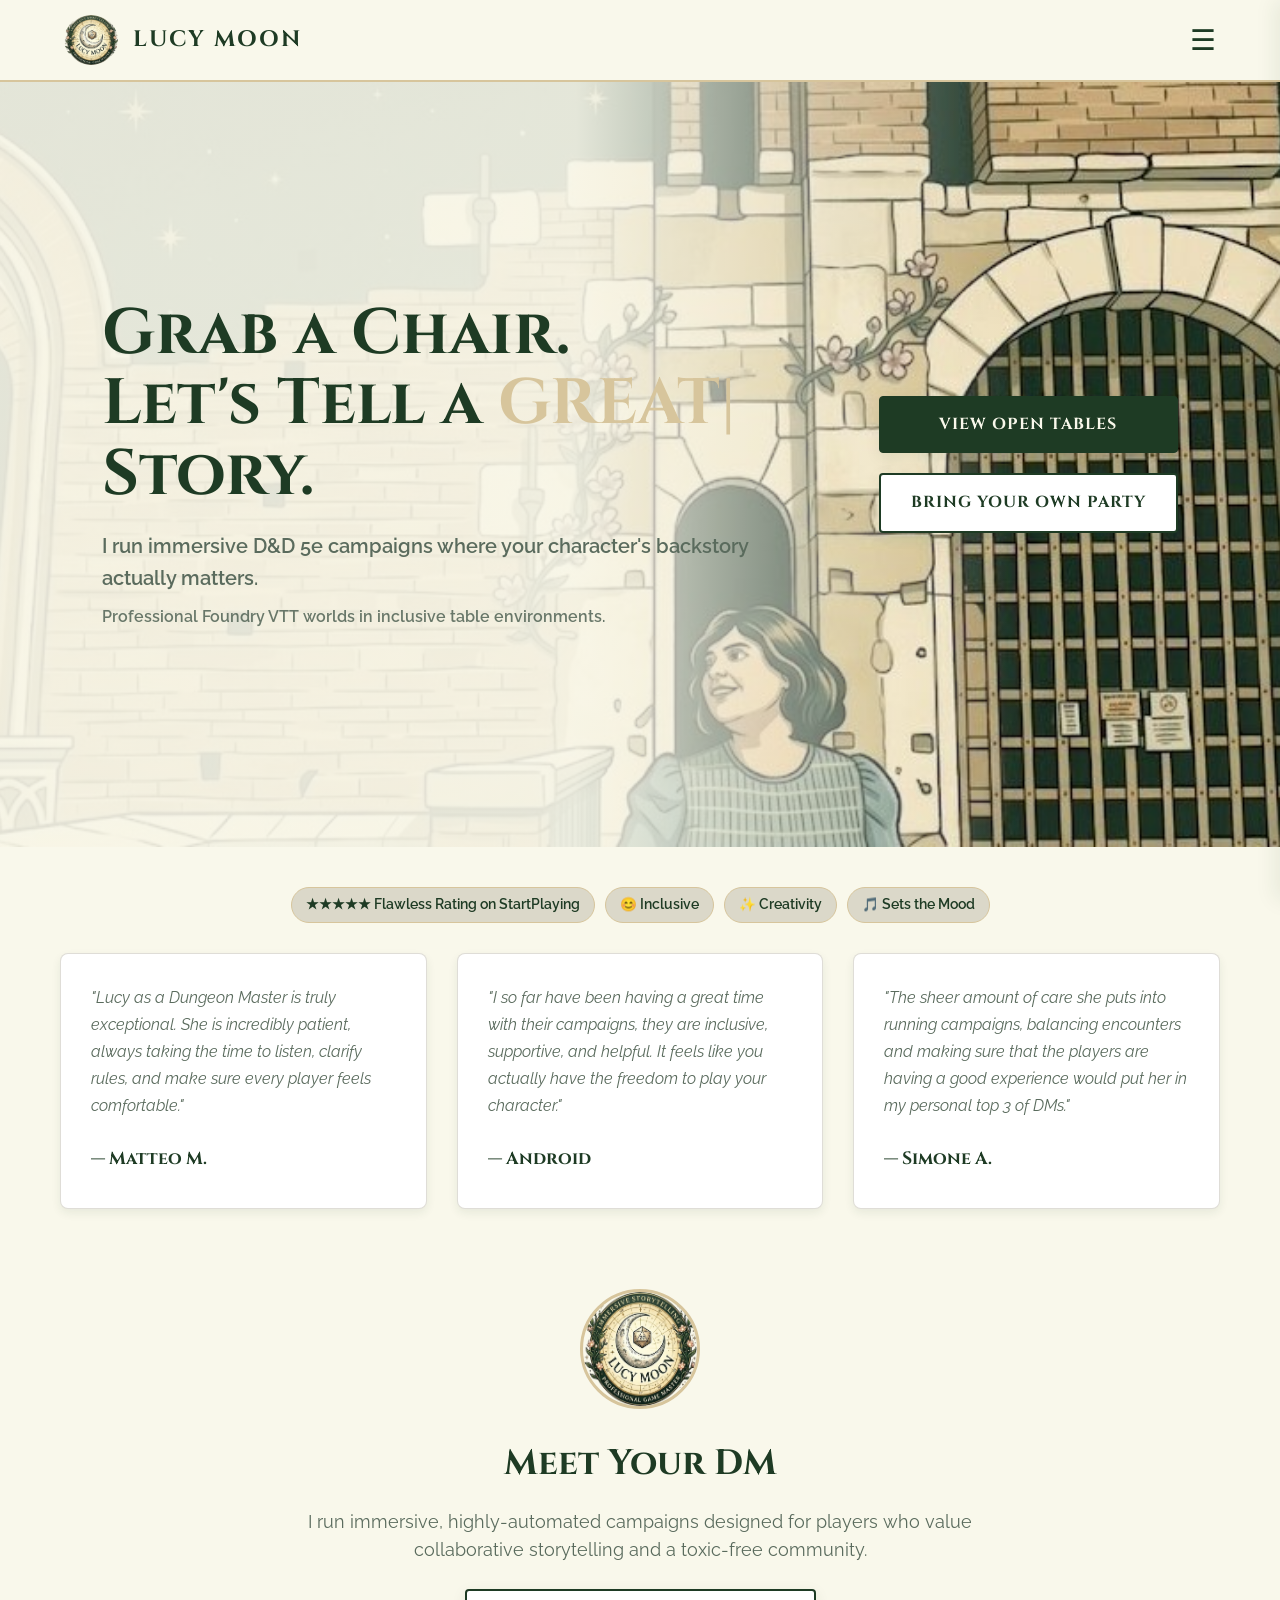
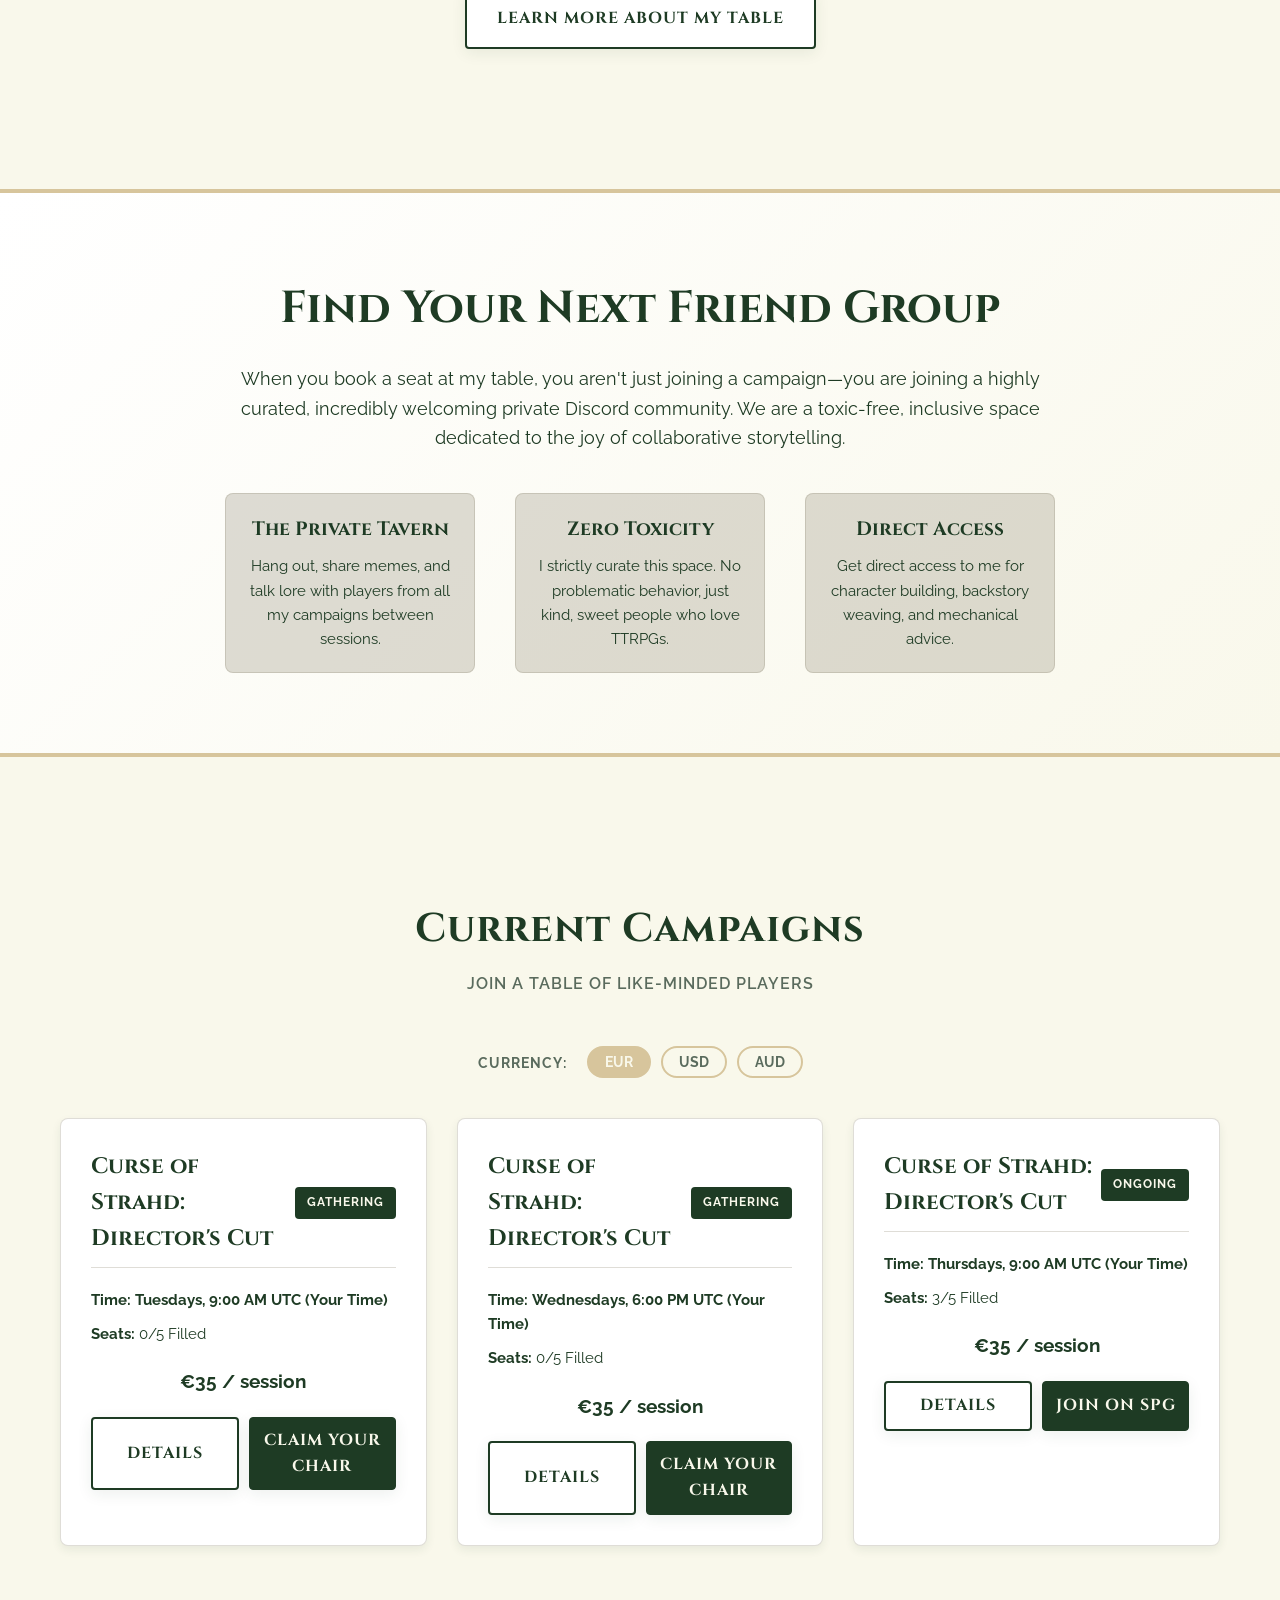
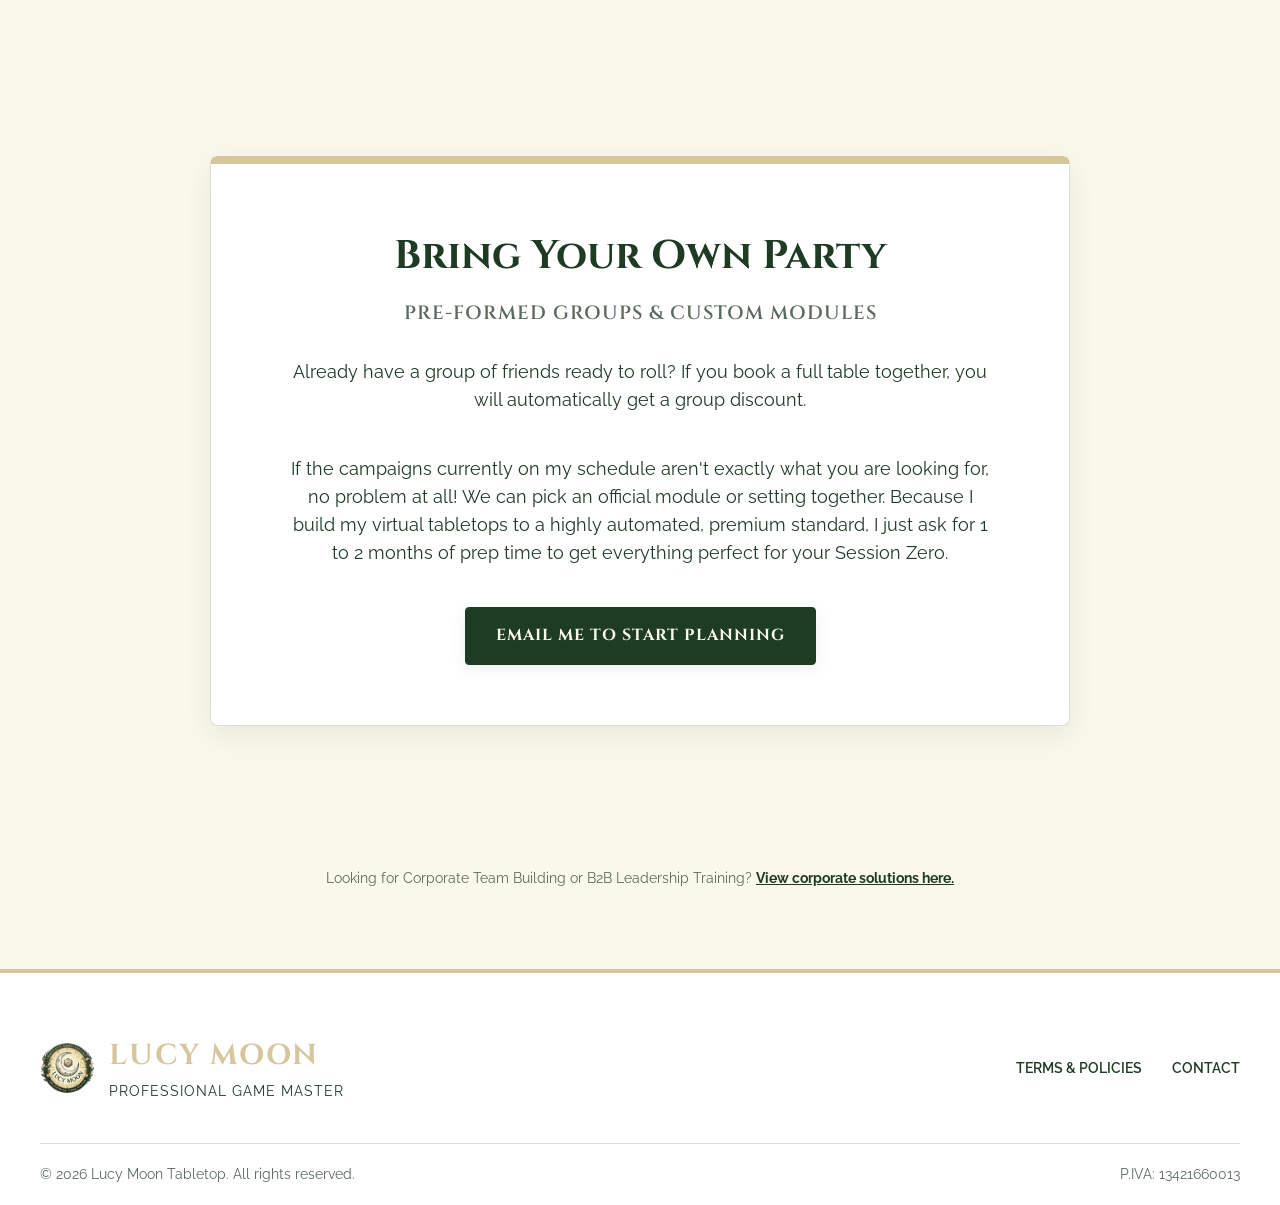
==== commit 987a8bf9: "Enhance website interactivity with waitlist modal, theme toggle, and updated navigation structure" ====
--- a/index.html
+++ b/index.html
@@ -25,7 +25,6 @@
     </a>
     
     <div class="nav-actions">
-        <button id="theme-toggle" class="nav-icon-btn" aria-label="Toggle Theme">🌓</button>
         <button id="drawer-open" class="nav-icon-btn" aria-label="Open Menu">☰</button>
     </div>
 </nav>
@@ -33,6 +32,7 @@
 <!-- Hidden Side Drawer -->
 <div id="nav-drawer" class="nav-drawer">
     <button id="drawer-close" class="nav-icon-btn close-btn" aria-label="Close Menu">✕</button>
+    <button id="theme-toggle" class="nav-icon-btn" aria-label="Toggle Theme">Dark mode 🌓 Light mode</button>
     <ul class="nav-links">
         <li><a href="index.html">Home</a></li>
         <li><a href="about.html">About</a></li>
@@ -53,7 +53,7 @@
             <div class="hero-text-left">
                 <h1>Grab a Chair.<br>Let's Tell a <span id="typewriter-text" class="typewriter-text"></span><span class="typewriter-cursor">|</span><br>Story.</h1>
                 <p class="subtitle" style="margin-bottom: 10px;">I run immersive D&D 5e campaigns where your character's backstory actually matters.</p>
-                <p class="subtitle" style="font-size: 1rem; opacity: 0.9;">Professional Foundry VTT environments. Zero toxicity.</p>
+                <p class="subtitle" style="font-size: 1rem; opacity: 0.9;">Professional Foundry VTT worlds in inclusive table environments.</p>
             </div>
             <div class="hero-buttons-right">
                 <a href="#campaigns" class="btn-primary">View Open Tables</a>
@@ -89,7 +89,39 @@
         </div>
     </section>
 
-    <!-- 3. Primary CTA: Open Tables -->
+
+    <!-- Meet Your DM Section -->
+    <section id="meet-dm" style="text-align: center; padding: 40px 20px 80px 20px; max-width: 800px; margin: 0 auto;">
+        <img src="lucy-logo.png" alt="Lucy Moon" style="width: 120px; height: 120px; border-radius: 50%; border: 3px solid var(--accent-secondary); margin-bottom: 20px;">
+        <h2 style="font-family: var(--font-heading); color: var(--text-primary); margin-bottom: 15px; font-size: 2.2rem;">Meet Your DM</h2>
+        <p style="color: var(--text-secondary); font-size: 1.1rem; margin-bottom: 25px;">I run immersive, highly-automated campaigns designed for players who value collaborative storytelling and a toxic-free community.</p>
+        <a href="about.html" class="btn-secondary">Learn More About My Table</a>
+    </section>
+
+
+    <!-- 3. The Promise -->
+    <section class="community-banner">
+        <h2>Find Your Next Friend Group</h2>
+        <p>When you book a seat at my table, you aren't just joining a campaign—you are joining a highly curated, incredibly welcoming private Discord community. We are a toxic-free, inclusive space dedicated to the joy of collaborative storytelling.</p>
+        
+        <div class="community-features">
+            <div class="comm-feature">
+                <h4>The Private Tavern</h4>
+                <p style="font-size: 0.95rem; margin-bottom: 0;">Hang out, share memes, and talk lore with players from all my campaigns between sessions.</p>
+            </div>
+            <div class="comm-feature">
+                <h4>Zero Toxicity</h4>
+                <p style="font-size: 0.95rem; margin-bottom: 0;">I strictly curate this space. No problematic behavior, just kind, sweet people who love TTRPGs.</p>
+            </div>
+            <div class="comm-feature">
+                <h4>Direct Access</h4>
+                <p style="font-size: 0.95rem; margin-bottom: 0;">Get direct access to me for character building, backstory weaving, and mechanical advice.</p>
+            </div>
+        </div>
+    </section>
+
+
+    <!-- 4. Primary CTA: Open Tables -->
     <section id="campaigns" class="campaign-section">
         <div class="policy-header" style="margin-bottom: 30px; border-bottom: none;">
             <h2 class="section-title" style="margin-bottom: 10px;">Current Campaigns</h2>
@@ -114,7 +146,7 @@
                 <p class="card-price" data-eur="€35 / session" data-usd="$38 / session" data-aud="A$55 / session">€35 / session</p>
                 <div style="display: flex; gap: 10px; margin-top: 15px;">
                     <a href="cos-directors-cut.html" class="btn-secondary full-width" style="padding: 10px; text-align: center;">Details</a>
-                    <a href="https://buy.stripe.com/8x2cN6gCa0gh7b7bAK4F200" target="_blank" class="btn-primary full-width" style="padding: 10px; text-align: center;">Book Seat</a>
+                    <a href="https://buy.stripe.com/8x2cN6gCa0gh7b7bAK4F200" target="_blank" class="btn-primary full-width" style="padding: 10px; text-align: center;">Claim Your Chair</a>
                 </div>
             </div>
 
@@ -128,7 +160,7 @@
                 <p class="card-price" data-eur="€35 / session" data-usd="$38 / session" data-aud="A$55 / session">€35 / session</p>
                 <div style="display: flex; gap: 10px; margin-top: 15px;">
                     <a href="cos-directors-cut.html" class="btn-secondary full-width" style="padding: 10px; text-align: center;">Details</a>
-                    <a href="https://buy.stripe.com/4gM14odpY1kl1QNgV44F202" target="_blank" class="btn-primary full-width" style="padding: 10px; text-align: center;">Book Seat</a>
+                    <a href="https://buy.stripe.com/4gM14odpY1kl1QNgV44F202" target="_blank" class="btn-primary full-width" style="padding: 10px; text-align: center;">Claim Your Chair</a>
                 </div>
             </div>
             
@@ -148,26 +180,6 @@
         </div>
     </section>
 
-    <!-- 4. The Promise -->
-    <section class="community-banner">
-        <h2>More Than Just a Game</h2>
-        <p>When you book a seat at my table, you aren't just joining a campaign—you are joining a highly curated, incredibly welcoming private Discord community. We are a toxic-free, inclusive space dedicated to the joy of collaborative storytelling.</p>
-        
-        <div class="community-features">
-            <div class="comm-feature">
-                <h4>The Private Tavern</h4>
-                <p style="font-size: 0.95rem; margin-bottom: 0;">Hang out, share memes, and talk lore with players from all my campaigns between sessions.</p>
-            </div>
-            <div class="comm-feature">
-                <h4>Zero Toxicity</h4>
-                <p style="font-size: 0.95rem; margin-bottom: 0;">I strictly curate this space. No problematic behavior, just kind, sweet people who love TTRPGs.</p>
-            </div>
-            <div class="comm-feature">
-                <h4>Direct Access</h4>
-                <p style="font-size: 0.95rem; margin-bottom: 0;">Get direct access to me for character building, backstory weaving, and mechanical advice.</p>
-            </div>
-        </div>
-    </section>
 
     <!-- 5. Private Groups -->
     <section id="private-groups" class="corporate-section">
--- a/style.css
+++ b/style.css
@@ -139,6 +139,27 @@
     right: 0;
 }
 
+/* Drawer Theme Toggle Styling */
+#theme-toggle {
+    font-family: var(--font-body);
+    font-size: 0.95rem;
+    font-weight: 600;
+    text-transform: uppercase;
+    letter-spacing: 1px;
+    color: var(--text-secondary);
+    width: 100%;
+    justify-content: flex-start;
+    padding-bottom: 20px;
+    margin-bottom: 10px;
+    border-bottom: 1px solid var(--border-subtle);
+    border-radius: 0;
+}
+
+#theme-toggle:hover {
+    transform: none; /* Overrides the bouncing scale effect of standard icons */
+    color: var(--text-primary);
+}
+
 .close-btn {
     position: absolute;
     top: 20px;
@@ -1114,8 +1135,20 @@
 
 /* --- MOBILE RESPONSIVENESS --- */
 @media (max-width: 768px) {
-    .navbar { flex-direction: column; padding: 15px 20px; }
-    .logo { margin-bottom: 15px; }
+    /* Keep the navbar horizontal with space between */
+    .navbar { 
+        flex-direction: row; 
+        padding: 15px 20px; 
+    }
+    
+    .logo { 
+        margin-bottom: 0; 
+    }
+    
+    /* Shrink the logo text slightly so it doesn't crowd the hamburger button on tiny screens */
+    .logo-text {
+        font-size: 1.1rem; 
+    }
     .nav-links { margin-top: 5px; flex-wrap: wrap; justify-content: center; gap: 15px; }
     .cta-buttons { flex-direction: column; }
     .stat-container { flex-direction: column; gap: 40px; }
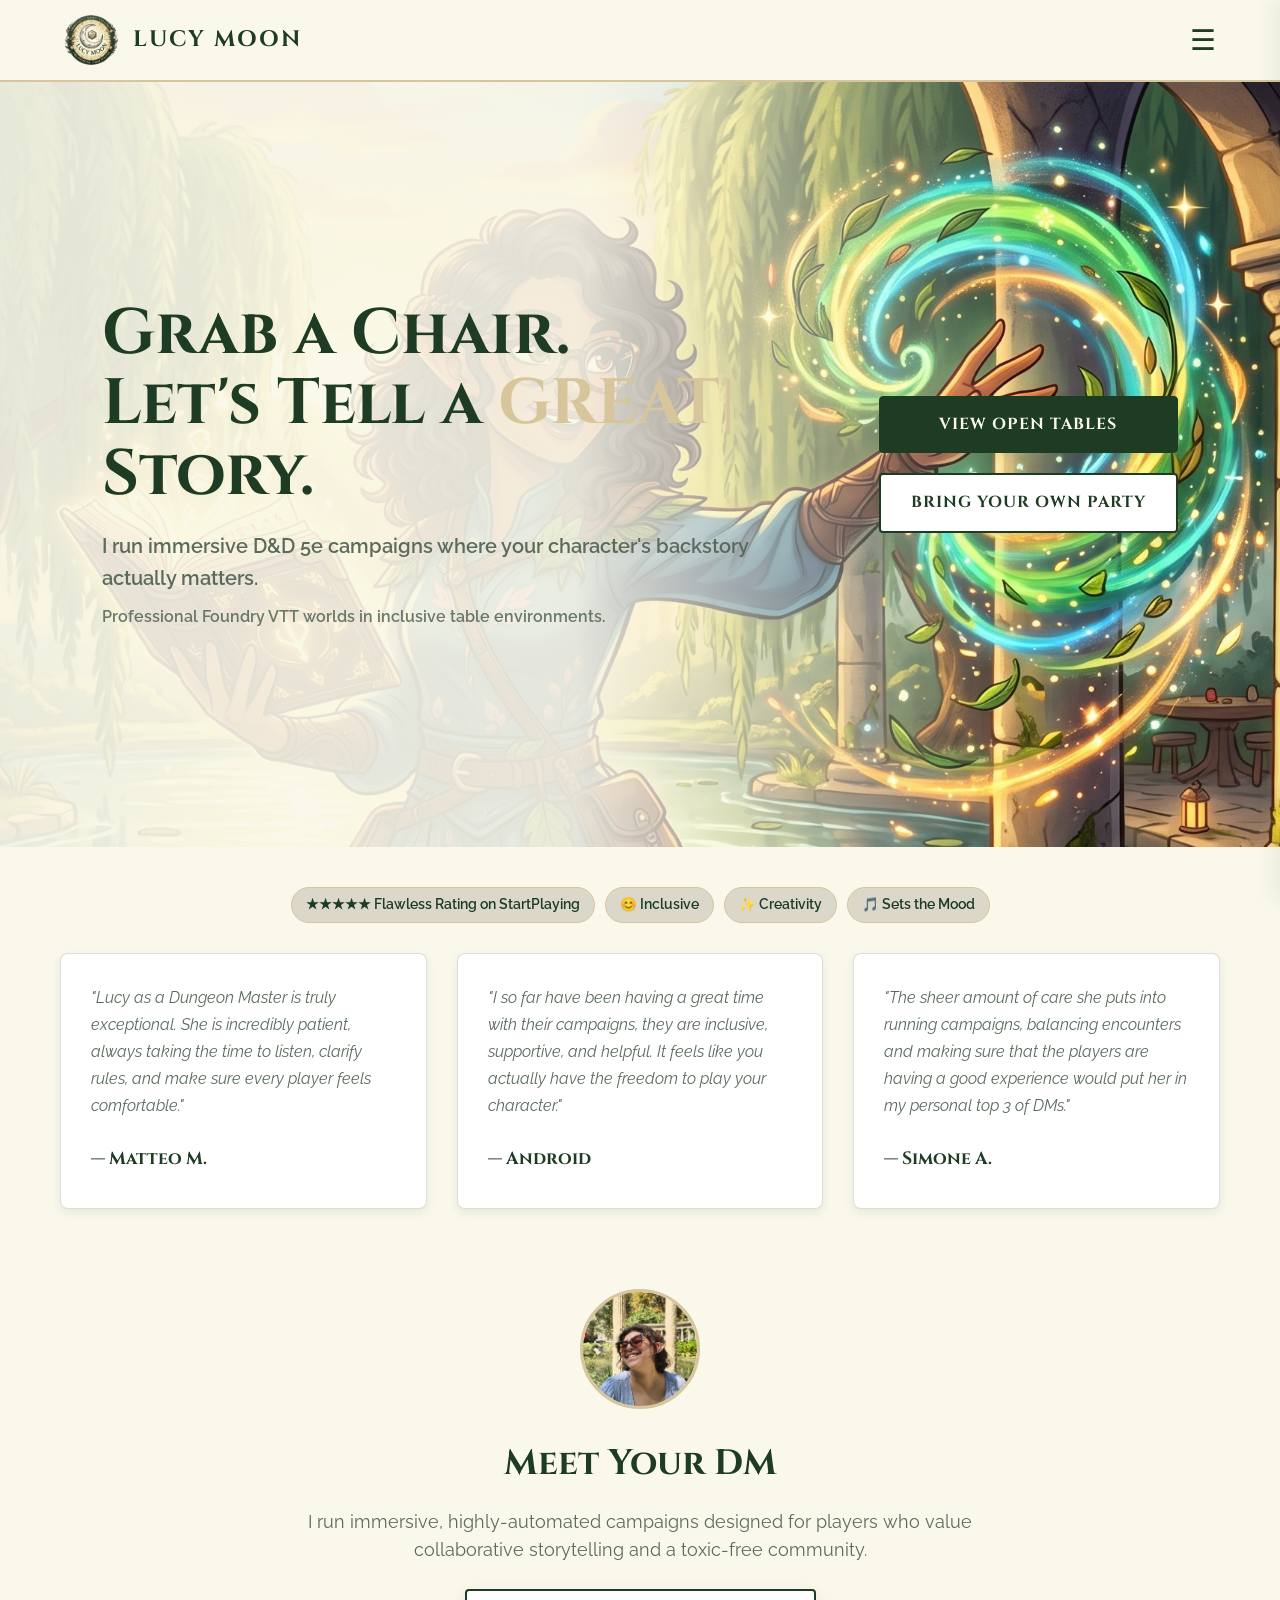
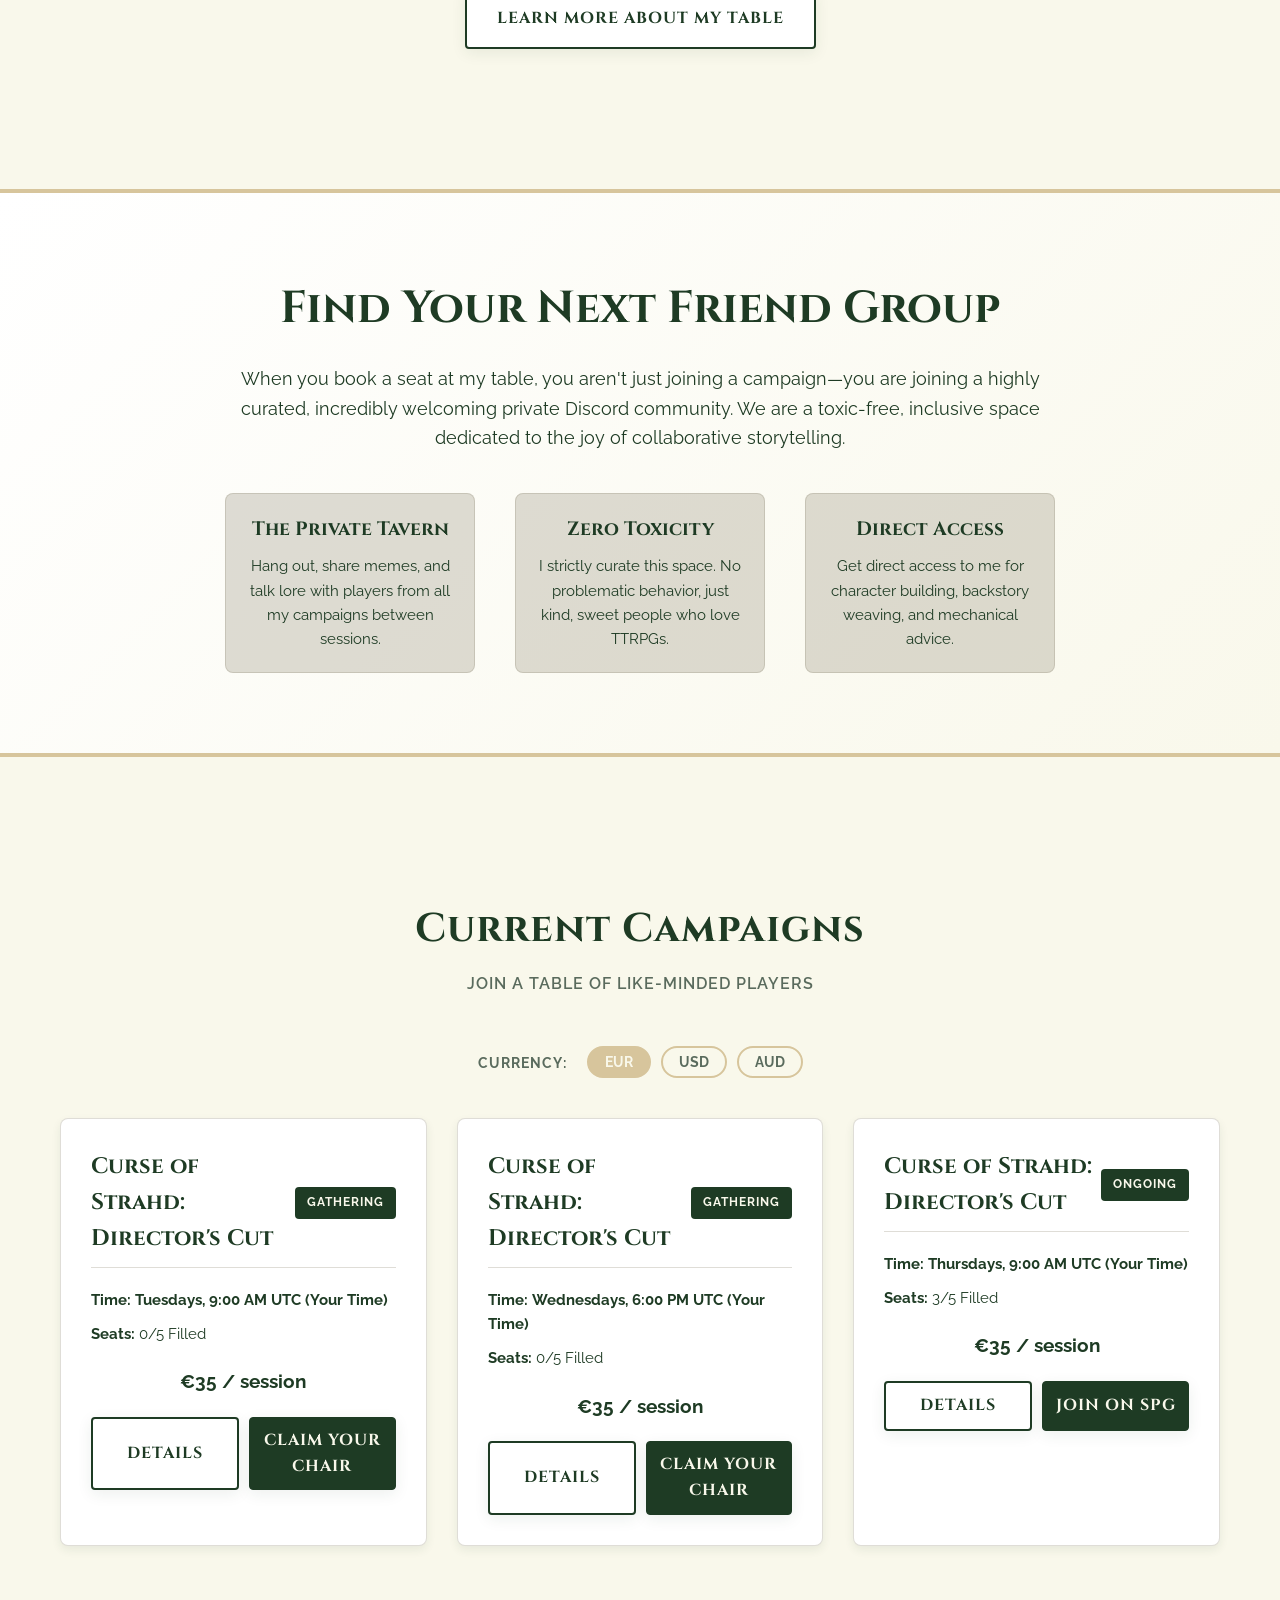
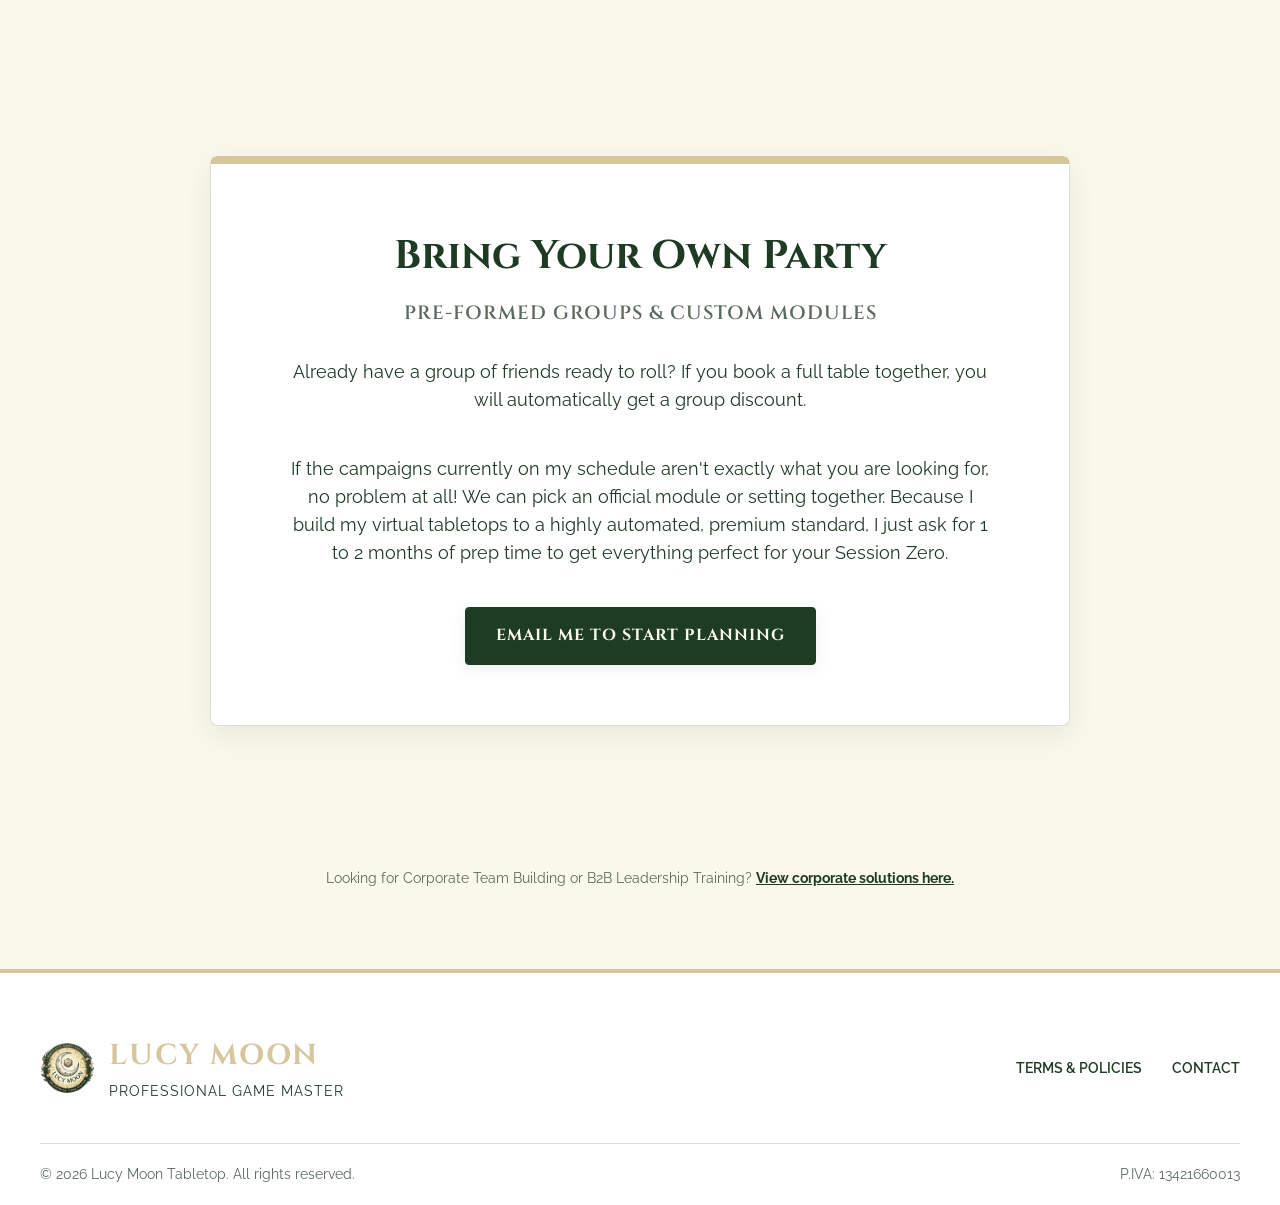
==== commit c6cd4986: "post-photoshoot image updates" ====
--- a/index.html
+++ b/index.html
@@ -37,8 +37,8 @@
         <li><a href="index.html">Home</a></li>
         <li><a href="about.html">About</a></li>
         <li><a href="campaigns.html">Campaigns</a></li>
-        <li><a href="private-campaigns.html">Private Campaigns</a></li>
-        <li><a href="corporate.html">Corporate & B2B</a></li>
+        <li><a href="underconstruction.html">Private Campaigns</a></li>
+        <li><a href="underconstruction.html">Corporate & B2B</a></li>
         <li><a href="faq.html">FAQ</a></li>
         <li style="margin-top: 20px;"><a href="campaigns.html" class="btn-primary-small full-width">Join a Game!</a></li>
     </ul>
@@ -92,7 +92,7 @@
 
     <!-- Meet Your DM Section -->
     <section id="meet-dm" style="text-align: center; padding: 40px 20px 80px 20px; max-width: 800px; margin: 0 auto;">
-        <img src="lucy-logo.png" alt="Lucy Moon" style="width: 120px; height: 120px; border-radius: 50%; border: 3px solid var(--accent-secondary); margin-bottom: 20px;">
+        <img src="meet-the-dm.jpg" alt="Lucy Moon" style="width: 120px; height: 120px; border-radius: 50%; border: 3px solid var(--accent-secondary); margin-bottom: 20px;">
         <h2 style="font-family: var(--font-heading); color: var(--text-primary); margin-bottom: 15px; font-size: 2.2rem;">Meet Your DM</h2>
         <p style="color: var(--text-secondary); font-size: 1.1rem; margin-bottom: 25px;">I run immersive, highly-automated campaigns designed for players who value collaborative storytelling and a toxic-free community.</p>
         <a href="about.html" class="btn-secondary">Learn More About My Table</a>
--- a/style.css
+++ b/style.css
@@ -293,7 +293,7 @@
     display: flex;
     align-items: center;
     padding: 40px 8%;
-    background-image: url('lucy-castle.jpg'); 
+    background-image: url('homepage.jpeg'); 
     background-size: cover;
     background-position: center bottom;
     background-repeat: no-repeat;
@@ -567,10 +567,10 @@
 .about-hero {
     min-height: 75vh;
     display: flex;
-    justify-content: flex-end; 
+    justify-content: flex-start; 
     align-items: center;
     padding: 40px 10%;
-    background-image: url('lucy-columns.jpg'); 
+    background-image: url('about-bg.jpg'); 
     background-size: cover;
     background-position: center;
 }
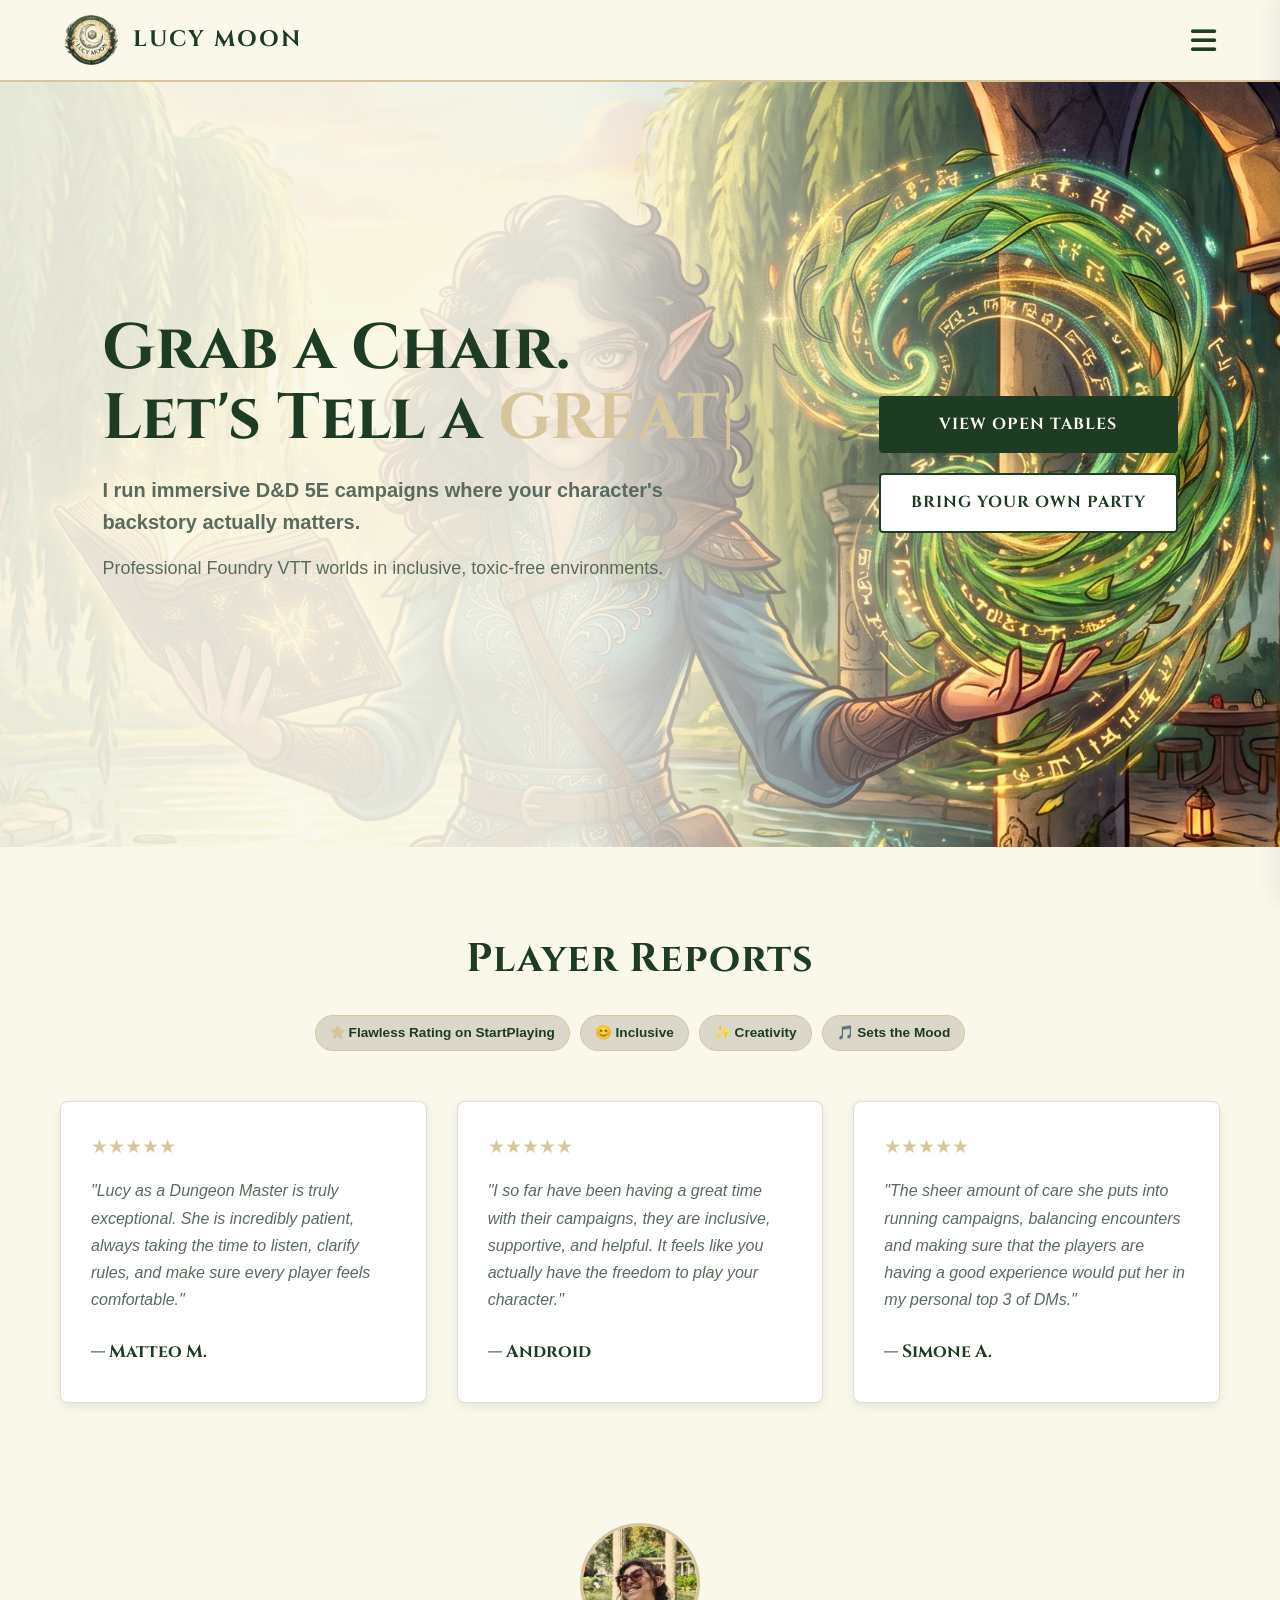
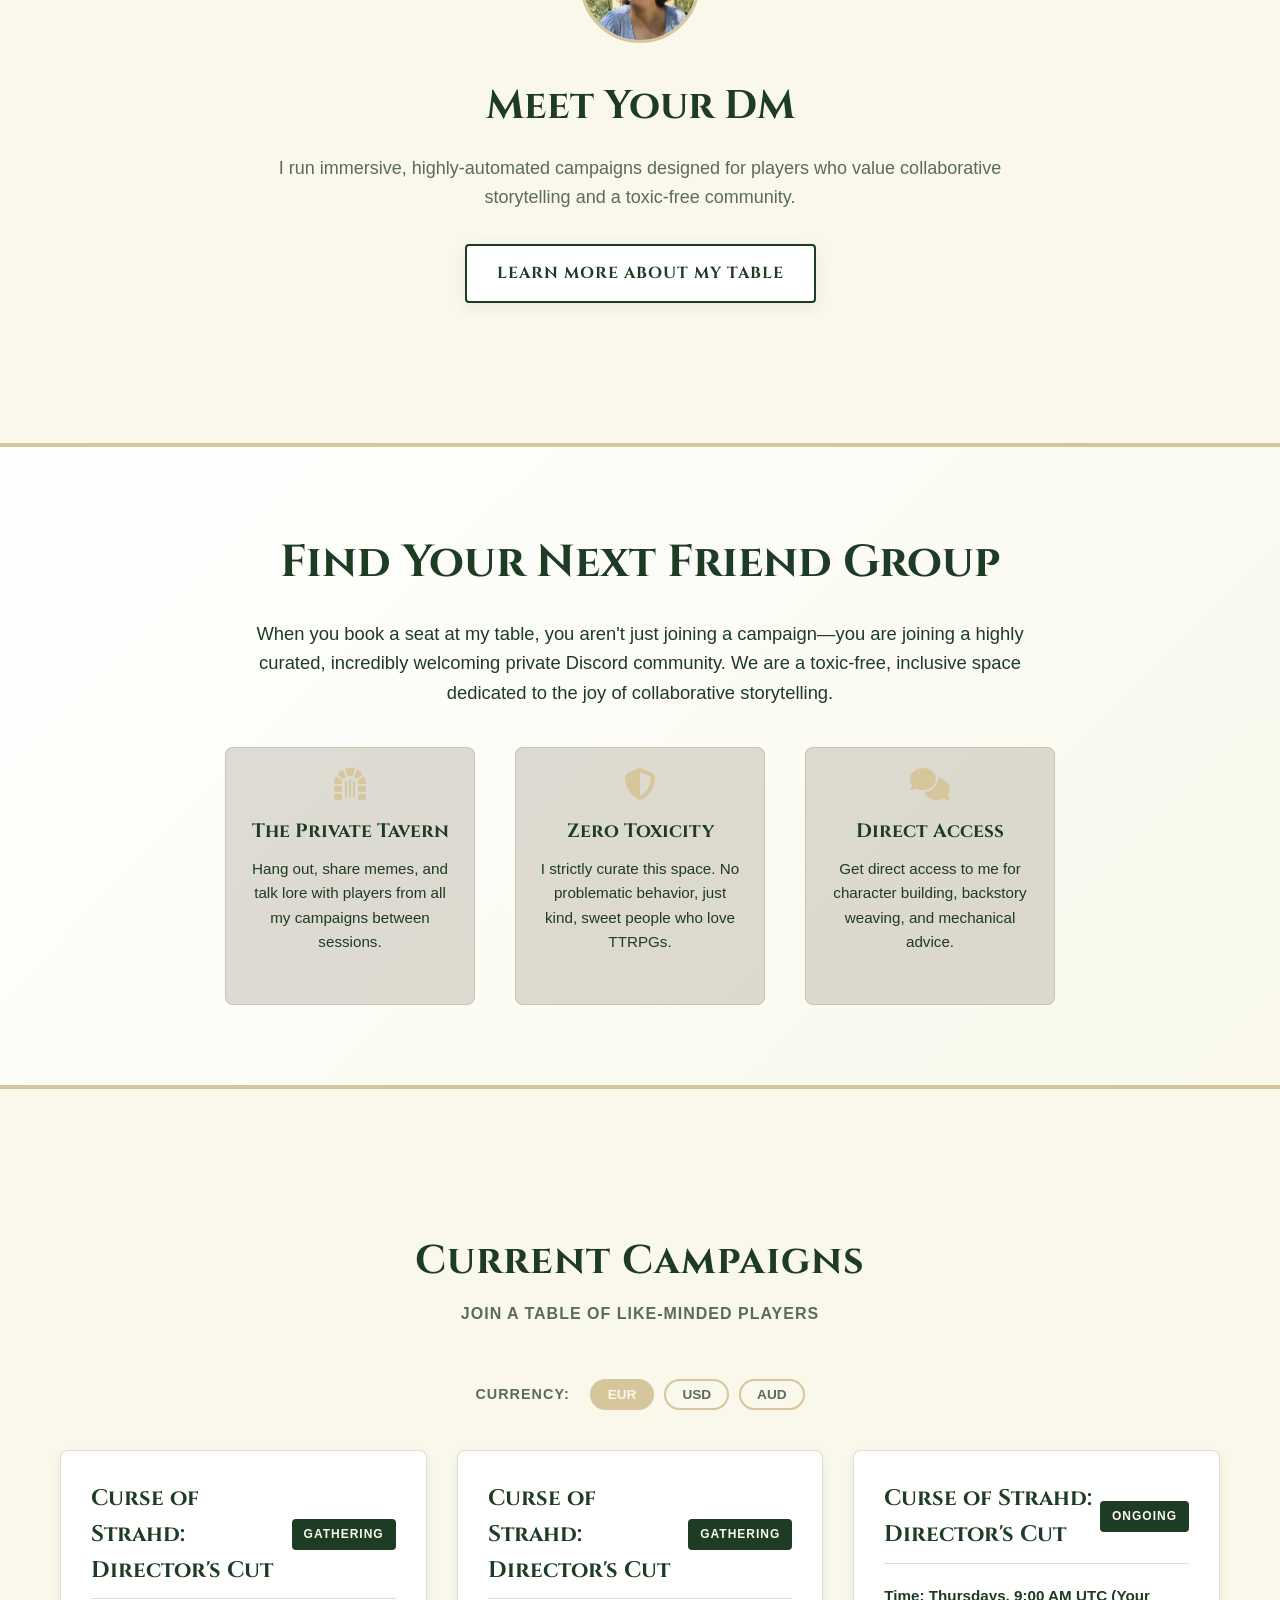
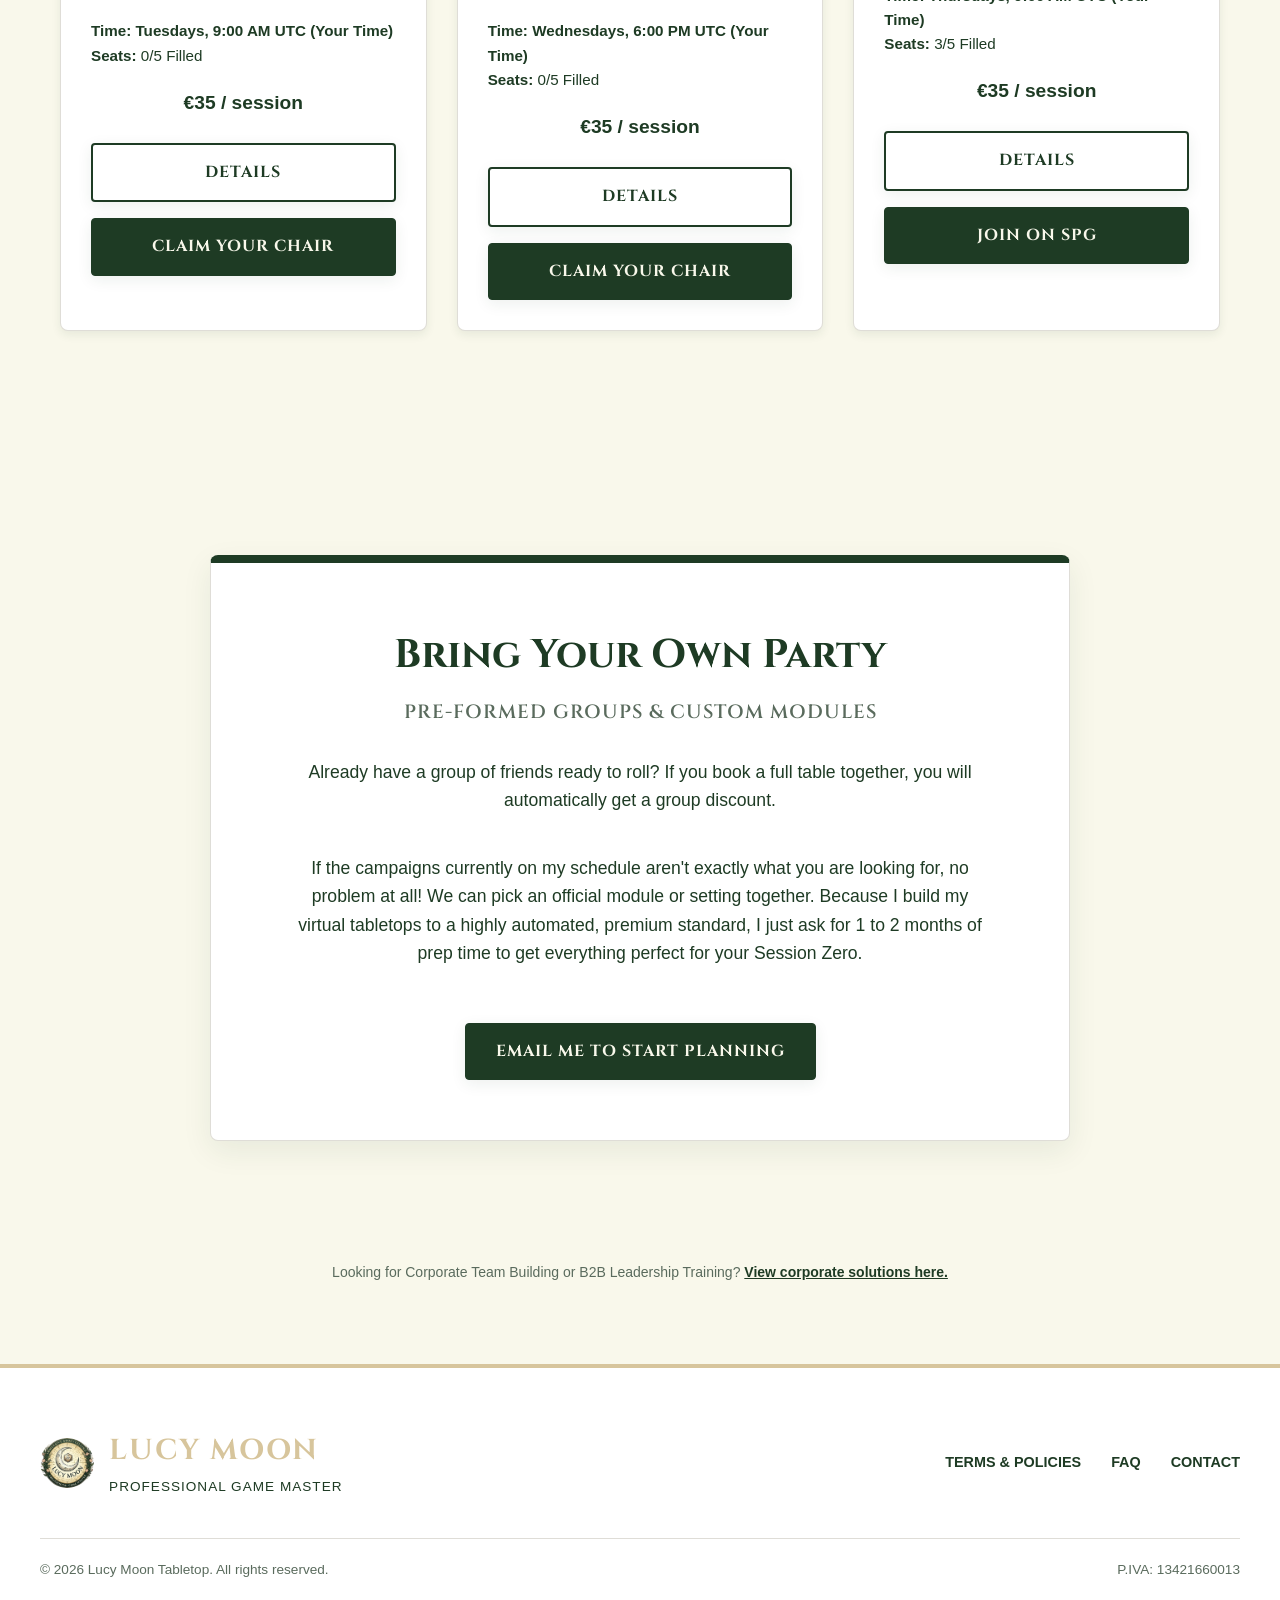
==== commit 81ece708: "Add global styles and layout for light and dark themes in style-og.css" ====
--- a/index.html
+++ b/index.html
@@ -6,10 +6,15 @@
     <title>Lucy Moon | Professional Game Master</title>
     <link rel="icon" type="image/png" href="lucy-favicon.png">
     
+    <!-- Fonts -->
     <link rel="preconnect" href="https://fonts.googleapis.com">
     <link rel="preconnect" href="https://fonts.gstatic.com" crossorigin>
-    <link href="https://fonts.googleapis.com/css2?family=Cinzel:wght@500;700&family=Raleway:wght@300;400;600;700&display=swap" rel="stylesheet">
+    <link href="https://fonts.googleapis.com/css2?family=Cinzel:wght@500;700&family=Inter:wght@400;600;700&display=swap" rel="stylesheet">
     
+    <!-- FontAwesome for standard UI icons -->
+    <link rel="stylesheet" href="https://cdnjs.cloudflare.com/ajax/libs/font-awesome/6.4.0/css/all.min.css">
+    
+    <!-- Primary Stylesheet -->
     <link rel="stylesheet" href="style.css">
 
     <!-- Umami Analytics -->
@@ -17,56 +22,73 @@
 </head>
 <body>
 
-<!-- Minimalist Static Header -->
-<nav class="navbar">
-    <a href="index.html" class="logo">
-        <img src="lucy-logo.png" alt="Lucy Moon Professional Game Master Logo">
-        <span class="logo-text">LUCY MOON</span>
-    </a>
-    
-    <div class="nav-actions">
-        <button id="drawer-open" class="nav-icon-btn" aria-label="Open Menu">☰</button>
+    <!-- RESPONSIVE NAVIGATION BAR -->
+    <nav class="navbar">
+        <a href="index.html" class="logo">
+            <img src="lucy-logo.png" alt="Lucy Moon Professional Game Master Logo" onerror="this.src='https://via.placeholder.com/48'">
+            <span class="logo-text">LUCY MOON</span>
+        </a>
+        
+        <div class="nav-links-desktop" style="display: flex; gap: 24px; align-items: center; display: none;">
+            <a href="about.html" style="text-decoration: none; color: var(--accent-primary); font-weight: 700;">About</a>
+            <a href="campaigns.html" style="text-decoration: none; color: var(--text-primary); font-weight: 600;">Campaigns</a>
+            <a href="policies.html" style="text-decoration: none; color: var(--text-primary); font-weight: 600;">Policies</a>
+            <a href="faq.html" style="text-decoration: none; color: var(--text-primary); font-weight: 600;">FAQ</a>
+            <button id="theme-toggle-desktop" class="nav-icon-btn" aria-label="Toggle Theme"><i class="fas fa-moon"></i></button>
+            <a href="index.html#campaigns" class="btn-primary-small">Join a Game</a>
+        </div>
+
+        <div class="nav-actions">
+            <button id="drawer-btn" class="nav-icon-btn" aria-label="Open Menu">
+                <i class="fas fa-bars"></i>
+            </button>
+        </div>
+    </nav>
+
+
+
+    <!-- MOBILE NAVIGATION DRAWER -->
+    <div class="drawer-overlay" id="drawer-overlay"></div>
+    <div class="nav-drawer" id="nav-drawer">
+        <button class="close-btn" id="close-btn" aria-label="Close Menu">
+            <i class="fas fa-times"></i>
+        </button>
+        
+        <button id="theme-toggle" class="nav-icon-btn" style="width: 100%; justify-content: flex-start; margin-bottom: 24px; font-size: 1rem;">
+            <i class="fas fa-moon" style="margin-right: 8px;"></i> Toggle Theme
+        </button>
+        
+        <ul class="nav-links">
+            <li><a href="index.html">Home</a></li>
+            <li><a href="about.html">About</a></li>
+            <li><a href="campaigns.html">Campaigns</a></li>
+            <li><a href="index.html#campaigns">Campaigns</a></li>
+            <li><a href="underconstruction.html">Private Groups</a></li>
+            <li><a href="faq.html">FAQ</a></li>
+            <li style="margin-top: 24px;"><a href="index.html#campaigns" class="btn-primary-small full-width">Join a Game!</a></li>
+        </ul>
     </div>
-</nav>
-
-<!-- Hidden Side Drawer -->
-<div id="nav-drawer" class="nav-drawer">
-    <button id="drawer-close" class="nav-icon-btn close-btn" aria-label="Close Menu">✕</button>
-    <button id="theme-toggle" class="nav-icon-btn" aria-label="Toggle Theme">Dark mode 🌓 Light mode</button>
-    <ul class="nav-links">
-        <li><a href="index.html">Home</a></li>
-        <li><a href="about.html">About</a></li>
-        <li><a href="campaigns.html">Campaigns</a></li>
-        <li><a href="underconstruction.html">Private Campaigns</a></li>
-        <li><a href="underconstruction.html">Corporate & B2B</a></li>
-        <li><a href="faq.html">FAQ</a></li>
-        <li style="margin-top: 20px;"><a href="campaigns.html" class="btn-primary-small full-width">Join a Game!</a></li>
-    </ul>
-</div>
-
-<!-- Darkening Overlay -->
-<div id="drawer-overlay" class="drawer-overlay"></div>
-
-    <!-- 1. The Hook (Hero) -->
+    <!-- 1. HERO SECTION -->
     <header class="hero">
         <div class="hero-content-wide">
             <div class="hero-text-left">
-                <h1>Grab a Chair.<br>Let's Tell a <span id="typewriter-text" class="typewriter-text"></span><span class="typewriter-cursor">|</span><br>Story.</h1>
-                <p class="subtitle" style="margin-bottom: 10px;">I run immersive D&D 5e campaigns where your character's backstory actually matters.</p>
-                <p class="subtitle" style="font-size: 1rem; opacity: 0.9;">Professional Foundry VTT worlds in inclusive table environments.</p>
+                <h1>Grab a Chair.<br>Let's Tell a <span id="typewriter-text" class="typewriter-text">Story</span><span class="typewriter-cursor">|</span></h1>
+                <p class="subtitle" style="margin-bottom: 16px;">I run immersive D&D 5E campaigns where your character's backstory actually matters.</p>
+                <p style="font-size: 1.125rem; color: var(--text-secondary); margin-bottom: 32px;">Professional Foundry VTT worlds in inclusive, toxic-free environments.</p>
             </div>
             <div class="hero-buttons-right">
-                <a href="#campaigns" class="btn-primary">View Open Tables</a>
-                <a href="#private-groups" class="btn-secondary">Bring Your Own Party</a>
+                <a href="#campaigns" class="btn-primary full-width">View Open Tables</a>
+                <a href="#private-groups" class="btn-secondary full-width">Bring Your Own Party</a>
             </div>
         </div>
     </header>
 
-    <!-- 2. Social Proof -->
-    <section id="testimonials" class="testimonials-section" style="padding: 40px 20px;">
-        <div class="testimonials-header" style="margin-bottom: 30px;">
+    <!-- 2. SOCIAL PROOF & TESTIMONIALS -->
+    <section id="testimonials" class="testimonials-section">
+        <div class="testimonials-header">
+            <h2 class="section-title" style="margin-bottom: 24px;">Player Reports</h2>
             <div class="proficiency-tags">
-                <span class="tag">★★★★★ Flawless Rating on StartPlaying</span>
+                <span class="tag"><i class="fas fa-star" style="color: var(--accent-secondary);"></i> Flawless Rating on StartPlaying</span>
                 <span class="tag">😊 Inclusive</span>
                 <span class="tag">✨ Creativity</span>
                 <span class="tag">🎵 Sets the Mood</span>
@@ -75,56 +97,59 @@
         
         <div class="reviews-grid">
             <div class="testimonial-card">
+                <div class="stars-small">★★★★★</div>
                 <p class="quote">"Lucy as a Dungeon Master is truly exceptional. She is incredibly patient, always taking the time to listen, clarify rules, and make sure every player feels comfortable."</p>
-                <p class="author">— Matteo M.</p>
+                <span class="author">— Matteo M.</span>
             </div>
             <div class="testimonial-card">
+                <div class="stars-small">★★★★★</div>
                 <p class="quote">"I so far have been having a great time with their campaigns, they are inclusive, supportive, and helpful. It feels like you actually have the freedom to play your character."</p>
-                <p class="author">— Android</p>
+                <span class="author">— Android</span>
             </div>
             <div class="testimonial-card">
+                <div class="stars-small">★★★★★</div>
                 <p class="quote">"The sheer amount of care she puts into running campaigns, balancing encounters and making sure that the players are having a good experience would put her in my personal top 3 of DMs."</p>
-                <p class="author">— Simone A.</p>
-            </div>
-        </div>
-    </section>
-
-
-    <!-- Meet Your DM Section -->
-    <section id="meet-dm" style="text-align: center; padding: 40px 20px 80px 20px; max-width: 800px; margin: 0 auto;">
-        <img src="meet-the-dm.jpg" alt="Lucy Moon" style="width: 120px; height: 120px; border-radius: 50%; border: 3px solid var(--accent-secondary); margin-bottom: 20px;">
-        <h2 style="font-family: var(--font-heading); color: var(--text-primary); margin-bottom: 15px; font-size: 2.2rem;">Meet Your DM</h2>
-        <p style="color: var(--text-secondary); font-size: 1.1rem; margin-bottom: 25px;">I run immersive, highly-automated campaigns designed for players who value collaborative storytelling and a toxic-free community.</p>
+                <span class="author">— Simone A.</span>
+            </div>
+        </div>
+    </section>
+
+    <!-- MEET THE DM -->
+    <section id="meet-dm" style="text-align: center; padding: 40px 24px 80px 24px; max-width: 800px; margin: 0 auto;">
+        <img src="meet-the-dm.jpg" alt="Lucy Moon" style="width: 120px; height: 120px; border-radius: 50%; border: 3px solid var(--accent-secondary); margin-bottom: 24px; object-fit: cover;">
+        <h2 style="font-family: var(--font-heading); color: var(--text-primary); margin-bottom: 16px; font-size: 2.5rem;">Meet Your DM</h2>
+        <p style="color: var(--text-secondary); font-size: 1.125rem; margin-bottom: 32px;">I run immersive, highly-automated campaigns designed for players who value collaborative storytelling and a toxic-free community.</p>
         <a href="about.html" class="btn-secondary">Learn More About My Table</a>
     </section>
 
-
-    <!-- 3. The Promise -->
+    <!-- 3. THE PROMISE (Community Banner) -->
     <section class="community-banner">
         <h2>Find Your Next Friend Group</h2>
         <p>When you book a seat at my table, you aren't just joining a campaign—you are joining a highly curated, incredibly welcoming private Discord community. We are a toxic-free, inclusive space dedicated to the joy of collaborative storytelling.</p>
         
         <div class="community-features">
             <div class="comm-feature">
+                <i class="fas fa-dungeon" style="font-size: 2rem; color: var(--accent-secondary); margin-bottom: 16px;"></i>
                 <h4>The Private Tavern</h4>
-                <p style="font-size: 0.95rem; margin-bottom: 0;">Hang out, share memes, and talk lore with players from all my campaigns between sessions.</p>
+                <p style="font-size: 0.95rem;">Hang out, share memes, and talk lore with players from all my campaigns between sessions.</p>
             </div>
             <div class="comm-feature">
+                <i class="fas fa-shield-alt" style="font-size: 2rem; color: var(--accent-secondary); margin-bottom: 16px;"></i>
                 <h4>Zero Toxicity</h4>
-                <p style="font-size: 0.95rem; margin-bottom: 0;">I strictly curate this space. No problematic behavior, just kind, sweet people who love TTRPGs.</p>
+                <p style="font-size: 0.95rem;">I strictly curate this space. No problematic behavior, just kind, sweet people who love TTRPGs.</p>
             </div>
             <div class="comm-feature">
+                <i class="fas fa-comments" style="font-size: 2rem; color: var(--accent-secondary); margin-bottom: 16px;"></i>
                 <h4>Direct Access</h4>
-                <p style="font-size: 0.95rem; margin-bottom: 0;">Get direct access to me for character building, backstory weaving, and mechanical advice.</p>
-            </div>
-        </div>
-    </section>
-
-
-    <!-- 4. Primary CTA: Open Tables -->
+                <p style="font-size: 0.95rem;">Get direct access to me for character building, backstory weaving, and mechanical advice.</p>
+            </div>
+        </div>
+    </section>
+
+    <!-- 4. PRIMARY CTA: OPEN TABLES -->
     <section id="campaigns" class="campaign-section">
-        <div class="policy-header" style="margin-bottom: 30px; border-bottom: none;">
-            <h2 class="section-title" style="margin-bottom: 10px;">Current Campaigns</h2>
+        <div class="policy-header" style="margin-bottom: 32px; border-bottom: none;">
+            <h2 class="section-title" style="margin-bottom: 8px;">Current Campaigns</h2>
             <p style="text-align: center; color: var(--text-secondary); font-weight: 600; text-transform: uppercase; letter-spacing: 1px;">Join a table of like-minded players</p>
         </div>
 
@@ -135,72 +160,81 @@
             <button class="currency-btn" data-currency="aud">AUD</button>
         </div>
 
-        <div class="grid-container" style="margin-bottom: 50px;">
-            <div class="campaign-card">
+        <div class="grid-container" style="margin-bottom: 64px;">
+            <!-- Tuesday Campaign -->
+            <article class="campaign-card">
                 <div class="card-header">
                     <h3>Curse of Strahd: Director's Cut</h3>
                     <span class="badge">Gathering</span>
                 </div>
-                <p class="card-details"><strong>Time:</strong> <span class="local-time" data-time="2026-05-12T09:00:00Z" data-format="weekly">Tuesdays, 11:00 AM CEST</span></p>
-                <p class="card-details"><strong>Seats:</strong> 0/5 Filled</p>
+                <div class="card-details">
+                    <p><strong>Time:</strong> <span class="local-time" data-time="2026-05-12T09:00:00Z" data-format="weekly">Tuesdays, 11:00 AM CEST</span></p>
+                    <p><strong>Seats:</strong> 0/5 Filled</p>
+                </div>
                 <p class="card-price" data-eur="€35 / session" data-usd="$38 / session" data-aud="A$55 / session">€35 / session</p>
-                <div style="display: flex; gap: 10px; margin-top: 15px;">
-                    <a href="cos-directors-cut.html" class="btn-secondary full-width" style="padding: 10px; text-align: center;">Details</a>
-                    <a href="https://buy.stripe.com/8x2cN6gCa0gh7b7bAK4F200" target="_blank" class="btn-primary full-width" style="padding: 10px; text-align: center;">Claim Your Chair</a>
-                </div>
-            </div>
-
-            <div class="campaign-card">
+                <div style="display: flex; flex-direction: column; gap: 16px; margin-top: 24px;">
+                    <a href="cos-directors-cut.html" class="btn-secondary full-width">Details</a>
+                    <a href="https://buy.stripe.com/8x2cN6gCa0gh7b7bAK4F200" target="_blank" class="btn-primary full-width">Claim Your Chair</a>
+                </div>
+            </article>
+
+            <!-- Wednesday Campaign -->
+            <article class="campaign-card">
                 <div class="card-header">
                     <h3>Curse of Strahd: Director's Cut</h3>
                     <span class="badge">Gathering</span>
                 </div>
-                <p class="card-details"><strong>Time:</strong> <span class="local-time" data-time="2026-05-13T18:00:00Z" data-format="weekly">Wednesdays, 8:00 PM CEST</span></p>
-                <p class="card-details"><strong>Seats:</strong> 0/5 Filled</p>
+                <div class="card-details">
+                    <p><strong>Time:</strong> <span class="local-time" data-time="2026-05-13T18:00:00Z" data-format="weekly">Wednesdays, 8:00 PM CEST</span></p>
+                    <p><strong>Seats:</strong> 0/5 Filled</p>
+                </div>
                 <p class="card-price" data-eur="€35 / session" data-usd="$38 / session" data-aud="A$55 / session">€35 / session</p>
-                <div style="display: flex; gap: 10px; margin-top: 15px;">
-                    <a href="cos-directors-cut.html" class="btn-secondary full-width" style="padding: 10px; text-align: center;">Details</a>
-                    <a href="https://buy.stripe.com/4gM14odpY1kl1QNgV44F202" target="_blank" class="btn-primary full-width" style="padding: 10px; text-align: center;">Claim Your Chair</a>
-                </div>
-            </div>
+                <div style="display: flex; flex-direction: column; gap: 16px; margin-top: 24px;">
+                    <a href="cos-directors-cut.html" class="btn-secondary full-width">Details</a>
+                    <a href="https://buy.stripe.com/4gM14odpY1kl1QNgV44F202" target="_blank" class="btn-primary full-width">Claim Your Chair</a>
+                </div>
+            </article>
             
-            <div class="campaign-card">
+            <!-- Thursday Campaign -->
+            <article class="campaign-card">
                 <div class="card-header">
                     <h3>Curse of Strahd: Director's Cut</h3>
-                    <span class="badge" style="background-color: var(--accent-primary); color: var(--text-inverse);">Ongoing</span>
-                </div>
-                <p class="card-details"><strong>Time:</strong> <span class="local-time" data-time="2026-05-14T09:00:00Z" data-format="weekly">Thursdays, 11:00 AM CEST</span></p>
-                <p class="card-details"><strong>Seats:</strong> 3/5 Filled</p>
+                    <span class="badge" style="background-color: var(--accent-primary);">Ongoing</span>
+                </div>
+                <div class="card-details">
+                    <p><strong>Time:</strong> <span class="local-time" data-time="2026-05-14T09:00:00Z" data-format="weekly">Thursdays, 11:00 AM CEST</span></p>
+                    <p><strong>Seats:</strong> 3/5 Filled</p>
+                </div>
                 <p class="card-price" data-eur="€35 / session" data-usd="$38 / session" data-aud="A$55 / session">€35 / session</p>
-                <div style="display: flex; gap: 10px; margin-top: 15px;">
-                    <a href="cos-directors-cut.html" class="btn-secondary full-width" style="padding: 10px; text-align: center;">Details</a>
-                    <a href="https://startplaying.games/adventure/cmn5p662m00cul104rgiy9ohe?ref=cmi353rqw0089jp04u6ief5r8" target="_blank" class="btn-primary full-width" style="padding: 10px; text-align: center;">Join on SPG</a>
-                </div>
-            </div>
-        </div>
-    </section>
-
-
-    <!-- 5. Private Groups -->
+                <div style="display: flex; flex-direction: column; gap: 16px; margin-top: 24px;">
+                    <a href="cos-directors-cut.html" class="btn-secondary full-width">Details</a>
+                    <a href="https://startplaying.games/adventure/cmn5p662m00cul104rgiy9ohe?ref=cmi353rqw0089jp04u6ief5r8" target="_blank" class="btn-primary full-width">Join on SPG</a>
+                </div>
+            </article>
+        </div>
+    </section>
+
+    <!-- 5. PRIVATE GROUPS -->
     <section id="private-groups" class="corporate-section">
-        <div class="corporate-card" style="border-top-color: var(--accent-secondary);">
+        <div class="corporate-card">
             <h2 class="corporate-title">Bring Your Own Party</h2>
             <h4 class="corporate-subtitle">Pre-formed Groups & Custom Modules</h4>
             <p>Already have a group of friends ready to roll? If you book a full table together, you will automatically get a group discount.</p>
             <p>If the campaigns currently on my schedule aren't exactly what you are looking for, no problem at all! We can pick an official module or setting together. Because I build my virtual tabletops to a highly automated, premium standard, I just ask for 1 to 2 months of prep time to get everything perfect for your Session Zero.</p>
-            <a href="mailto:lucymoontabletop@gmail.com?subject=Private%20Group%20Inquiry" class="btn-primary">Email Me to Start Planning</a>
-        </div>
-    </section>
-
-    <!-- 6. De-emphasized Corporate -->
-    <section id="corporate" style="text-align: center; padding: 20px 20px 80px 20px;">
-        <p style="color: var(--text-secondary); font-size: 0.9rem;">Looking for Corporate Team Building or B2B Leadership Training? <a href="corporate.html" style="color: var(--accent-primary); font-weight: bold; text-decoration: underline;">View corporate solutions here.</a></p>
-    </section>
-
+            <a href="mailto:lucymoontabletop@gmail.com?subject=Private%20Group%20Inquiry" class="btn-primary" style="margin-top: 16px;">Email Me to Start Planning</a>
+        </div>
+    </section>
+
+    <!-- 6. CORPORATE FOOTNOTE -->
+    <section id="corporate" style="text-align: center; padding: 0 24px 80px 24px;">
+        <p style="color: var(--text-secondary); font-size: 0.875rem;">Looking for Corporate Team Building or B2B Leadership Training? <a href="corporate.html" style="color: var(--accent-primary); font-weight: 700; text-decoration: underline;">View corporate solutions here.</a></p>
+    </section>
+
+    <!-- FOOTER -->
     <footer class="footer">
         <div class="footer-container">
             <div class="footer-brand">
-                <img src="lucy-logo.png" alt="Lucy Moon Seal">
+                <img src="lucy-logo.png" alt="Lucy Moon Seal" onerror="this.src='https://via.placeholder.com/48'">
                 <div class="footer-brand-text">
                     <h3>LUCY MOON</h3>
                     <p>Professional Game Master</p>
@@ -209,17 +243,60 @@
             
             <div class="footer-links">
                 <a href="policies.html">Terms & Policies</a>
+                <a href="faq.html">FAQ</a>
                 <a href="mailto:lucymoontabletop@gmail.com">Contact</a>
             </div>
         </div>
         
         <div class="footer-legal">
-            <p>&copy; 2026 Lucy Moon Tabletop. All rights reserved.</p>
-            <p>P.IVA: 13421660013</p>
+            <span>&copy; 2026 Lucy Moon Tabletop. All rights reserved.</span>
+            <span>P.IVA: 13421660013</span>
         </div>
     </footer>
 
-<script src="timezone.js"></script>
-<script src="scripts.js"></script>
+    <!-- INTERACTIVITY & CUSTOM SCRIPTS -->
+    <script src="timezone.js"></script>
+    <script src="scripts.js"></script>
+    <script>
+        // Drawer Logic
+        const drawerBtn = document.getElementById('drawer-btn');
+        const closeBtn = document.getElementById('close-btn');
+        const navDrawer = document.getElementById('nav-drawer');
+        const drawerOverlay = document.getElementById('drawer-overlay');
+
+        function toggleDrawer() {
+            navDrawer.classList.toggle('active');
+            drawerOverlay.classList.toggle('active');
+        }
+
+        if(drawerBtn) drawerBtn.addEventListener('click', toggleDrawer);
+        if(closeBtn) closeBtn.addEventListener('click', toggleDrawer);
+        if(drawerOverlay) drawerOverlay.addEventListener('click', toggleDrawer);
+
+        // Dark Mode Logic
+        function toggleTheme() {
+            const htmlElement = document.documentElement;
+            const currentTheme = htmlElement.getAttribute('data-theme');
+            const newTheme = currentTheme === 'light' ? 'dark' : 'light';
+            htmlElement.setAttribute('data-theme', newTheme);
+            
+            // Icon swap logic for both buttons
+            document.querySelectorAll('#theme-toggle i, #theme-toggle-desktop i').forEach(icon => {
+                if(newTheme === 'dark') {
+                    icon.classList.remove('fa-moon');
+                    icon.classList.add('fa-sun');
+                } else {
+                    icon.classList.remove('fa-sun');
+                    icon.classList.add('fa-moon');
+                }
+            });
+        }
+
+        const themeBtn = document.getElementById('theme-toggle');
+        const themeBtnDesktop = document.getElementById('theme-toggle-desktop');
+        
+        if(themeBtn) themeBtn.addEventListener('click', toggleTheme);
+        if(themeBtnDesktop) themeBtnDesktop.addEventListener('click', toggleTheme);
+    </script>
 </body>
 </html>
